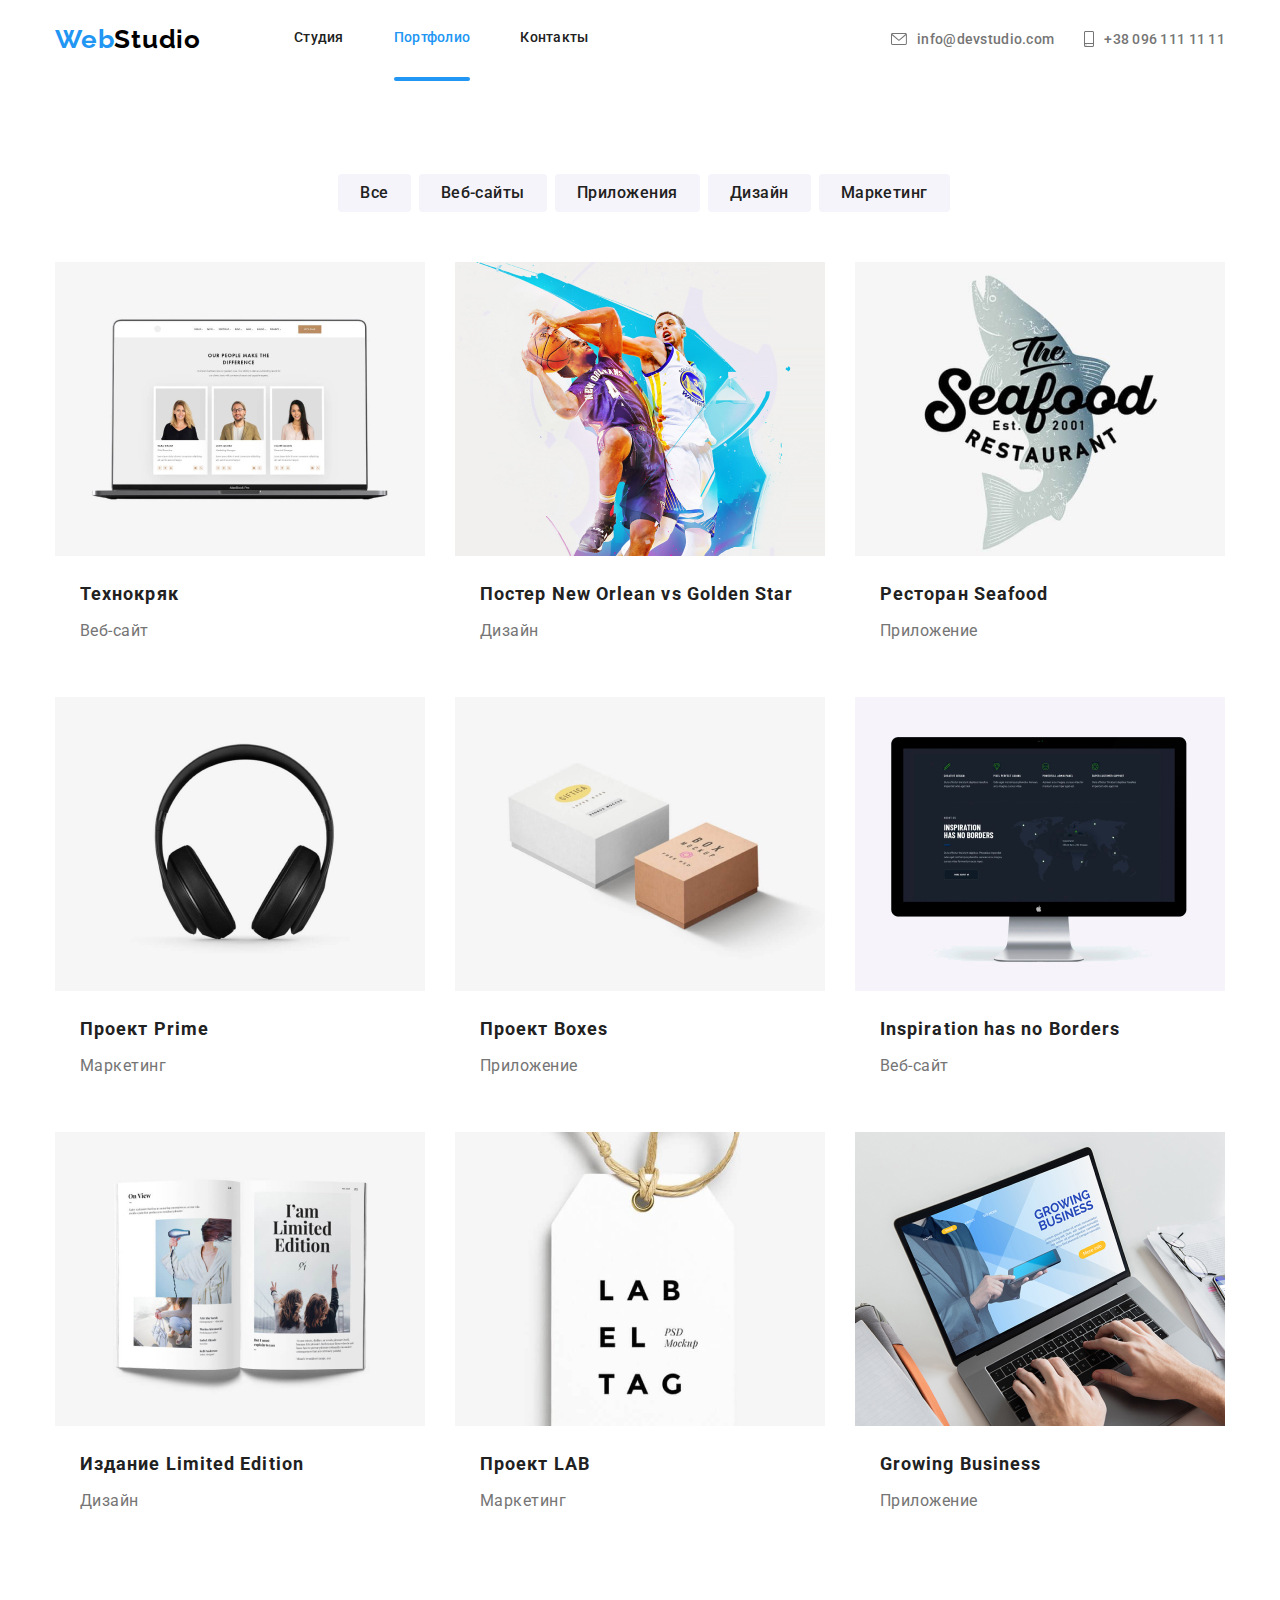
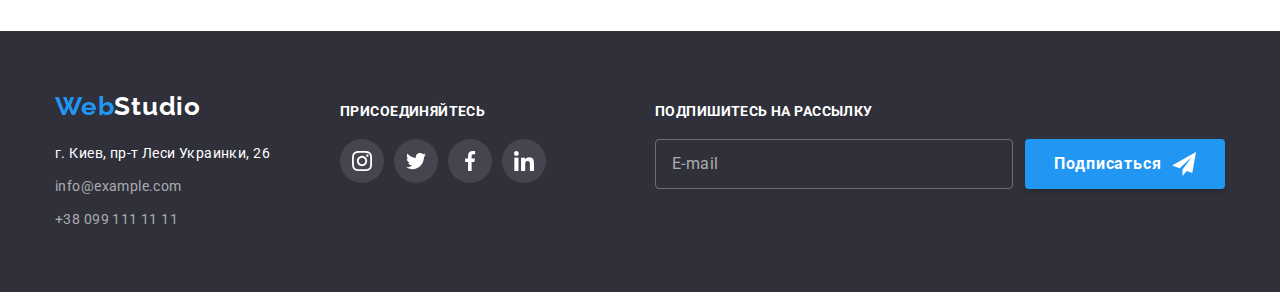
==== portfolio.html @ e344c3fd "Переносить файли попереднього проекту-завдання" ====
<!DOCTYPE html>
<html lang="ru">
<head>
    <meta charset="UTF-8">
    <meta name="viewport" content="width=device-width, initial-scale=1.0">
    <title>WebStudio</title>
    <link rel="preconnect" href="https://fonts.gstatic.com">
    <link href="https://fonts.googleapis.com/css2?family=Raleway:wght@700&family=Roboto:wght@400;500;700;900&display=swap" rel="stylesheet">
    <link rel="stylesheet" href="https://cdnjs.cloudflare.com/ajax/libs/modern-normalize/1.0.0/modern-normalize.min.css" />
    <link rel="stylesheet" href="./css/portfolio.min.css">
</head>
    <body>
        <header class="header">
            <div class="container">
                <nav class="site-nav">
                    <a class="logo link" href="./" aria-label="Логотип сайта Веб Студио"><span class="logo-first">Web</span><span class="logo-second">Studio</span></a>
                    <ul class="navigation-list list">
                        <li class="navigation-list-item"><a class="navigation-list-link link" href="./index.html">Студия</a></li>
                        <li class="navigation-list-item"><a class="navigation-list-link active link" href="./portfolio.html">Портфолио</a></li>
                        <li class="navigation-list-item"><a class="navigation-list-link link" href="#">Контакты</a></li>
                    </ul>
                </nav>
                <address class="address">
                    <ul  class="address-list-header list">
                        <li class="address-list-item">
                            <a class="address-list-link link" href="mailto:info@devstudio.com">
                                <svg class="address-list-icon mail-icon">
                                    <use href="./images/sprite.svg#icon-email" width="16" height="12"></use>
                                </svg>
                                <p class="address-list-text">info@devstudio.com </p> 
                            </a>
                        </li>
                        <li class="address-list-item">
                            <a class="address-list-link link" href="tel:+380961111111">
                                <svg class="address-list-icon phone-icon">
                                    <use href="./images/sprite.svg#icon-smartphone" width="10" height="16"></use>
                                </svg>
                                <p class="address-list-text"> +38 096 111 11 11</p>
                            </a>
                        </li>
                    </ul>  
                </address>
            </div>
        </header>
        <main>
            <section class="portfolio-section">
                <div class="container">
                    <h1 class="visually-hidden">Наши работы</h1>
                    <div class="portfolio-nav">
                        <button class="portfolio-button" type="button">Все</button>
                        <button class="portfolio-button" type="button">Веб-сайты</button>
                        <button class="portfolio-button" type="button">Приложения</button>
                        <button class="portfolio-button" type="button">Дизайн</button>
                        <button class="portfolio-button" type="button">Маркетинг</button>               
                    </div>
                    <ul class="portfolio-list list">
                        <li class="portfolio-list-item">
                            <a class="portfolio-list-link link" href="#">
                                <div class="portfolio-animation-thumb">
                                    <img class="portfolio-img" src="./images/portfolio/001_tehnokryak.jpg" alt="Сайт Технокряк" width="370">
                                    <div class="portfolio-overlay">
                                        <p class="portfolio-description">Технокряк это современная площадка распространения коронавируса.
                                            Компании используют эту платформу для цифрового шпионажа и
                                            атак на защищённые сервера конкурентов.
                                        </p>
                                    </div>
                                </div>
                                <div class="portfolio-card-content">
                                    <h2 class="portfolio-title">Технокряк</h2>
                                    <p class="portfolio-type">Веб-сайт</p>
                                </div>
                            </a>
                        </li>
                        <li class="portfolio-list-item">
                            <a class="portfolio-list-link link" href="#">
                                <div class="portfolio-animation-thumb">
                                    <img class="portfolio-img" src="./images/portfolio/002_new_orlean_vs_golden_star.jpg" alt="Постер" width="370">
                                    <div class="portfolio-overlay">
                                        <p class="portfolio-description">
                                            Lorem ipsum, dolor sit amet consectetur adipisicing elit. Dolor, similique earum harum consequuntur veritatis voluptates quo, nihil ipsam iusto repellat doloribus, distinctio quia mollitia. Incidunt officiis doloremque sit expedita. Quia?
                                        </p>
                                    </div>
                                </div>
                                <div class="portfolio-card-content">
                                    <h2 class="portfolio-title">Постер New Orlean vs Golden Star</h2>
                                    <p class="portfolio-type">Дизайн</p>
                                </div>
                            </a>
                        </li>
                        <li class="portfolio-list-item">
                            <a class="portfolio-list-link link" href="#">
                                <div class="portfolio-animation-thumb">
                                    <img class="portfolio-img" src="./images/portfolio/003_seafood.jpg" alt="Ресторан Seafood" width="370">
                                    <div class="portfolio-overlay">
                                        <p class="portfolio-description">
                                            Lorem ipsum, dolor sit amet consectetur adipisicing elit. Dolor, similique earum harum consequuntur veritatis voluptates quo, nihil ipsam iusto repellat doloribus, distinctio quia mollitia. Incidunt officiis doloremque sit expedita. Quia?
                                        </p>
                                    </div>
                                </div>
                                <div class="portfolio-card-content">
                                    <h2 class="portfolio-title">Ресторан Seafood</h2>
                                    <p class="portfolio-type">Приложение</p>
                                </div>
                            </a>
                        </li>
                        <li class="portfolio-list-item">
                            <a class="portfolio-list-link link" href="#">
                                <div class="portfolio-animation-thumb">
                                    <img class="portfolio-img" src="./images/portfolio/004_prime.jpg" alt="Наушники" width="370">
                                    <div class="portfolio-overlay">
                                        <p class="portfolio-description">
                                            Lorem ipsum, dolor sit amet consectetur adipisicing elit. Dolor, similique earum harum consequuntur veritatis voluptates quo, nihil ipsam iusto repellat doloribus, distinctio quia mollitia. Incidunt officiis doloremque sit expedita. Quia?
                                        </p>
                                    </div>
                                </div>
                                <div class="portfolio-card-content">
                                    <h2 class="portfolio-title">Проект Prime</h2>
                                    <p class="portfolio-type">Маркетинг</p>
                                </div>
                            </a>
                        </li>
                        <li class="portfolio-list-item">
                            <a class="portfolio-list-link link" href="#">
                                <div class="portfolio-animation-thumb">
                                    <img class="portfolio-img" src="./images/portfolio/005_boxes.jpg" alt="Боксы" width="370">
                                    <div class="portfolio-overlay">
                                        <p class="portfolio-description">
                                            Lorem ipsum, dolor sit amet consectetur adipisicing elit. Dolor, similique earum harum consequuntur veritatis voluptates quo, nihil ipsam iusto repellat doloribus, distinctio quia mollitia. Incidunt officiis doloremque sit expedita. Quia?
                                        </p>
                                    </div>
                                </div>
                                <div class="portfolio-card-content">
                                    <h2 class="portfolio-title">Проект Boxes</h2>
                                    <p class="portfolio-type">Приложение</p>
                                </div>
                            </a>
                        </li>
                        <li class="portfolio-list-item">
                            <a class="portfolio-list-link link" href="">
                                <div class="portfolio-animation-thumb">
                                    <img class="portfolio-img" src="./images/portfolio/006_Inspiration_has_no_borders.jpg" alt="Сайт Inspiration has no Borders" width="370">
                                    <div class="portfolio-overlay">
                                        <p class="portfolio-description">
                                            Lorem ipsum, dolor sit amet consectetur adipisicing elit. Dolor, similique earum harum consequuntur veritatis voluptates quo, nihil ipsam iusto repellat doloribus, distinctio quia mollitia. Incidunt officiis doloremque sit expedita. Quia?
                                        </p>
                                    </div>
                                </div>
                                <div class="portfolio-card-content">
                                    <h2 class="portfolio-title">Inspiration has no Borders</h2>
                                    <p class="portfolio-type">Веб-сайт</p>
                                </div>
                            </a>
                        </li>
                        <li class="portfolio-list-item">
                            <a class="portfolio-list-link link" href="">
                                <div class="portfolio-animation-thumb">
                                    <img class="portfolio-img" src="./images/portfolio/007_limited_edition.jpg" alt="Издание Limited Edition" width="370">
                                    <div class="portfolio-overlay">
                                        <p class="portfolio-description">
                                            Lorem ipsum, dolor sit amet consectetur adipisicing elit. Dolor, similique earum harum consequuntur veritatis voluptates quo, nihil ipsam iusto repellat doloribus, distinctio quia mollitia. Incidunt officiis doloremque sit expedita. Quia?
                                        </p>
                                    </div>
                                </div>
                                <div class="portfolio-card-content">
                                    <h2 class="portfolio-title">Издание Limited Edition</h2>
                                    <p class="portfolio-type">Дизайн</p>
                                </div>
                            </a>
                        </li>
                        <li class="portfolio-list-item">
                            <a class="portfolio-list-link link" href="#">
                                <div class="portfolio-animation-thumb">
                                    <img class="portfolio-img" src="./images/portfolio/008_lab.jpg" alt="Проект LAB" width="370">
                                    <div class="portfolio-overlay">
                                        <p class="portfolio-description">
                                            Lorem ipsum, dolor sit amet consectetur adipisicing elit. Dolor, similique earum harum consequuntur veritatis voluptates quo, nihil ipsam iusto repellat doloribus, distinctio quia mollitia. Incidunt officiis doloremque sit expedita. Quia?
                                        </p>
                                    </div>
                                </div>
                                <div class="portfolio-card-content">
                                    <h2 class="portfolio-title">Проект LAB</h2>
                                    <p class="portfolio-type">Маркетинг</p>
                                </div>
                            </a>
                        </li>
                        <li class="portfolio-list-item">
                            <a class="portfolio-list-link link" href="#">
                                <div class="portfolio-animation-thumb">
                                    <img class="portfolio-img" src="./images/portfolio/009_growing_business.jpg" alt="Приложение Growing Business" width="370">
                                    <div class="portfolio-overlay">
                                        <p class="portfolio-description">
                                            Lorem ipsum, dolor sit amet consectetur adipisicing elit. Dolor, similique earum harum consequuntur veritatis voluptates quo, nihil ipsam iusto repellat doloribus, distinctio quia mollitia. Incidunt officiis doloremque sit expedita. Quia?
                                        </p>
                                    </div>
                                </div>
                                <div class="portfolio-card-content">
                                    <h2 class="portfolio-title">Growing Business</h2>
                                    <p class="portfolio-type">Приложение</p>
                                </div>
                            </a>
                        </li>
                    </ul>
                </div>
            </section>
        </main>
                    <!--Футер-->
        <footer class="footer">
            <div class="container">
                <div class="footer-info">
                    <a  class="logo link" href="./" aria-label="Логотип сайта Веб Студио"><span class="logo-first">Web</span><span class="logo-second dark">Studio</span></a>
                    <address  class="address">
                        <ul class="addres-list-footer list">
                            <li class="addres-list-item"><a class="address-footer-link location link" href="https://goo.gl/maps/J2ixgFmDZ8d1wvZj8">г. Киев, пр-т Леси Украинки, 26</a></li>
                            <li class="addres-list-item"><a class="address-footer-link link" href="mailto:info@example.com">info@example.com</a></li>
                            <li class="addres-list-item"><a class="address-footer-link link" href="tel:+380991111111">+38 099 111 11 11</a></li>
                        </ul>
                    </address>
                </div>
                <div class="social-list-our-projekt">
                    <h2 class="visually-hidden">Наши социальные сети</h2>
                    <h3 class="social-list-invitation">Присоединяйтесь</h3>
                    <ul class="social-list list">
                        <li class="social-list-item">
                            <a href="#" class="social-list-link dark-social">
                                <svg class="social-list-icon">
                                    <use href="./images/sprite.svg#icon-instagram"></use>
                                </svg>
                            </a>
                        </li>
                        <li class="social-list-item">
                            <a href="#" class="social-list-link dark-social">
                                <svg class="social-list-icon">
                                    <use href="./images/sprite.svg#icon-twitter"></use>
                                </svg>
                            </a>
                        </li>
                        <li class="social-list-item">
                            <a href="#" class="social-list-link dark-social">
                                <svg class="social-list-icon">
                                    <use href="./images/sprite.svg#icon-facebook"></use>
                                </svg>
                            </a>
                        </li>
                        <li class="social-list-item">
                            <a href="#" class="social-list-link dark-social">
                                <svg class="social-list-icon">
                                    <use href="./images/sprite.svg#icon-linkedin"></use>
                                </svg>
                            </a>
                        </li>
                    </ul>
                </div>
                <form action="#" class="subscription-form">
                    <p class="subscription-form-title">Подпишитесь на рассылку</p>
                    <label class="subscription-form-field">
                        <input type="email" name="client-mail" class="subscription-form-input" placeholder="E-mail">
                    </label>
                    <button type="submit" class="subscription-form-button button">
                        Подписаться
                        <svg class="subscription-form-icon icon">
                            <use href="./images/sprite.svg#icon-form-send"></use>
                        </svg>
                    </button>
                </form>
            </div>
        </footer>
        <!--Підключення скріпта-->
        <script src="./js/modal.js"></script>
    </body>
</html>
---- css/portfolio.min.css ----
.visually-hidden{position:absolute;width:1px;height:1px;margin:-1px;border:0;padding:0;white-space:nowrap;clip-path:inset(100%);clip:rect(0 0 0 0);overflow:hidden}:root{--accent-color: #2196F3;--logo-color: #000000;--heading-color: #212121;--main-color: #757575;--main-color-dark-backgr: #ffffff;--backgr-color-first: #2F303A;--backgr-color-second: #F5F4FA;--addres-second-color: rgba(255, 255, 255, 0.6);--hero-gradient-color: rgba(47, 48, 58, 0.4);--social-link-background-dark: rgba(255, 255, 255, 0.1);--social-link-color: #afb1b8;--main-font: 'Roboto', Roboto, sans-serif;--secondary-font: 'Raleway', Raleway, sans-serif;--card-set-specialization: 30px;--card-set-our-command: 30px;--card-set-portfolio: 30px}body{color:var(--main-color);font-family:var(--main-font)}.list{list-style:none;margin:0;padding:0}.link{text-decoration:none;color:var(--main-color)}h1,h2,h3,h4,h5,h6{margin:0}ul,ol{margin:0;padding:0}p{margin:0}img{display:block;max-width:100%;height:auto}.address{font-style:normal}.container{width:1200px;margin:0 auto;padding:0 15px;display:flex;align-items:center;background:transparent}.button{display:inline-flex;align-items:center;justify-content:center;border:none;width:200px;min-height:50px;background:var(--accent-color);box-shadow:0px 4px 4px rgba(0,0,0,0.15);border:none;border-radius:4px;margin-left:auto;margin-right:auto;cursor:pointer;font-family:var(--main-font);font-weight:700;font-size:16px;line-height:1.875;letter-spacing:.06em;color:var(--main-color-dark-backgr)}.button .icon{width:24px;height:24px;fill:var(--main-color-dark-backgr);margin-left:10px}.logo{color:var(--logo-color);font-family:var(--secondary-font);font-weight:700;font-size:26px;line-height:1.192;letter-spacing:.03em}.logo-first{color:var(--accent-color)}.logo-second.dark{color:var(--main-color-dark-backgr)}.social-list{display:flex;justify-content:center}.social-list-item:not(:last-child){margin-right:10px}.social-list-link{display:block;width:44px;height:44px;border-radius:50%;display:flex;justify-content:center;align-items:center;transition-property:background;transition-duration:250ms;transition-timing-function:cubic-bezier(0.4, 0, 0.2, 1)}.social-list-link:hover,.social-list-link:focus{background:var(--accent-color)}.social-list-icon{width:20px;height:20px;fill:var(--social-link-color);transition-property:fill;transition-duration:250ms;transition-timing-function:cubic-bezier(0.4, 0, 0.2, 1)}.social-list-link:hover .social-list-icon,.social-list-link:focus .social-list-icon{fill:var(--main-color-dark-backgr)}.header>.container{display:flex;padding-top:24px;padding-bottom:25px}.header .logo{margin-right:93px}.header .address-list-link{display:flex;align-items:center;transition-property:color;transition-duration:250ms;transition-timing-function:cubic-bezier(0.4, 0, 0.2, 1)}.site-nav{display:flex;align-items:center}.navigation-list{display:flex}.address-list-header{display:flex;align-items:center;justify-content:center}.address-list-icon{display:block;fill:var(--main-color);transition-property:fill;transition-duration:250ms;transition-timing-function:cubic-bezier(0.4, 0, 0.2, 1)}.header .address-list-link:hover .address-list-icon,.header .address-list-link:focus .address-list-icon{fill:var(--accent-color)}.mail-icon{width:16px;height:12px}.phone-icon{width:10px;height:16px}.address-list-text{display:block;padding-left:10px}.navigation-list-item:not(:last-child){margin-right:50px}.header .address-list-item:not(:last-child){margin-right:30px}.header .address{margin-left:auto}.navigation-list-link,.address-list-link{font-weight:500;font-size:14px;line-height:1.143;letter-spacing:.02em}.navigation-list-link:hover,.navigation-list-link:focus,.address-list-link:hover,.address-list-link:focus{color:var(--accent-color)}.navigation-list-link{color:var(--heading-color);transition-property:color;transition-duration:250ms;transition-timing-function:cubic-bezier(0.4, 0, 0.2, 1)}.navigation-list-link.active{color:var(--accent-color)}.navigation-list-link.active::after{content:"";width:auto;height:4px;display:block;background:var(--accent-color);border-radius:2px;position:relative;top:30px}.portfolio-section .container{padding-top:94px;padding-bottom:94px;flex-direction:column;align-items:center}.portfolio-nav{margin-left:8px;margin-bottom:50px;display:flex}.portfolio-button{display:inline-flex;align-items:center;justify-content:center;border:none;border-radius:4px;color:var(--heading-color);background-color:var(--backgr-color-second);padding:6px 22px;font-weight:500;font-size:16px;line-height:1.625;letter-spacing:.03em;transition-property:color, background-color, box-shadow;transition-duration:250ms;transition-timing-function:cubic-bezier(0.4, 0, 0.2, 1)}.portfolio-button:not(:last-child){margin-right:8px}.portfolio-button:hover,.portfolio-button:focus{background-color:var(--accent-color);color:var(--main-color-dark-backgr);box-shadow:0px 3px 1px rgba(0,0,0,0.1),0px 1px 2px rgba(0,0,0,0.08),0px 2px 2px rgba(0,0,0,0.12)}.portfolio-list{display:flex;justify-content:center;flex-wrap:wrap;margin-left:calc(-1*var(--card-set-portfolio));margin-top:calc(-1*var(--card-set-portfolio))}.portfolio-list-item{flex-basis:calc(100%/3 - var(--card-set-portfolio));margin-left:var(--card-set-portfolio);margin-top:var(--card-set-portfolio)}.portfolio-animation-thumb{width:auto;height:294px;position:relative;overflow:hidden}.portfolio-overlay{font-weight:400;font-size:18px;line-height:1.556;letter-spacing:.03em;color:var(--main-color-dark-backgr);background:rgba(33,150,243,0.9);position:absolute;top:0;left:0;width:100%;height:100%;padding:53px 24px;transform:translateY(100%);transition-property:transform;transition-duration:250ms;transition-timing-function:cubic-bezier(0.4, 0, 0.2, 1)}.portfolio-list-link:hover .portfolio-overlay,.portfolio-list-link:focus .portfolio-overlay{transform:translateY(0)}.portfolio-card-content{padding:20px 24px;border:1px solid var(--main-color-dark-backgr);border-top-width:0;box-sizing:border-box}.portfolio-title{margin-bottom:4px;font-weight:700;font-size:18px;line-height:2;letter-spacing:.06em;color:var(--heading-color)}.portfolio-type{font-weight:400;font-size:16px;line-height:1.875;letter-spacing:.03em}.portfolio-list-link{display:block;transition-property:box-shadow;transition-duration:250ms;transition-timing-function:cubic-bezier(0.4, 0, 0.2, 1)}.portfolio-list-link:hover,.portfolio-list-link:focus{box-shadow:0px 1px 1px rgba(0,0,0,0.12),0px 4px 4px rgba(0,0,0,0.06),1px 4px 6px rgba(0,0,0,0.16)}.footer{background-color:var(--backgr-color-first)}.footer>.container{align-items:flex-start;padding-top:60px;padding-bottom:60px}.footer .logo{display:block;margin-bottom:20px}.footer .addres-list-item:not(:last-child){margin-bottom:9px}.address-footer-link{font-weight:400;font-size:14px;line-height:1.714;letter-spacing:.03em;color:var(--addres-second-color)}.location{color:var(--main-color-dark-backgr)}.social-list-our-projekt{margin-top:12px;margin-left:70px}.social-list-invitation{font-weight:700;font-size:14px;line-height:1.142;letter-spacing:.03em;text-transform:uppercase;color:var(--main-color-dark-backgr);margin-bottom:20px}.dark-social{background:var(--social-link-background-dark)}.dark-social .social-list-icon{fill:var(--main-color-dark-backgr)}.subscription-form{width:570px;margin-top:12px;margin-left:auto;display:flex;flex-wrap:wrap}.subscription-form-title{width:100%;font-weight:700;font-size:14px;line-height:1.143;letter-spacing:.03em;text-transform:uppercase;color:var(--main-color-dark-backgr);margin-bottom:20px}.subscription-form-input{width:358px;height:50px;border:1px solid rgba(255,255,255,0.3);border-radius:4px;background:transparent;padding-left:16px}.subscription-form-input::placeholder{font-weight:400;font-size:16px;line-height:1.25;letter-spacing:.03em;color:rgba(255,255,255,0.6)}.subscription-form-button{margin-left:12px}
/*# sourceMappingURL=portfolio.min.css.map */
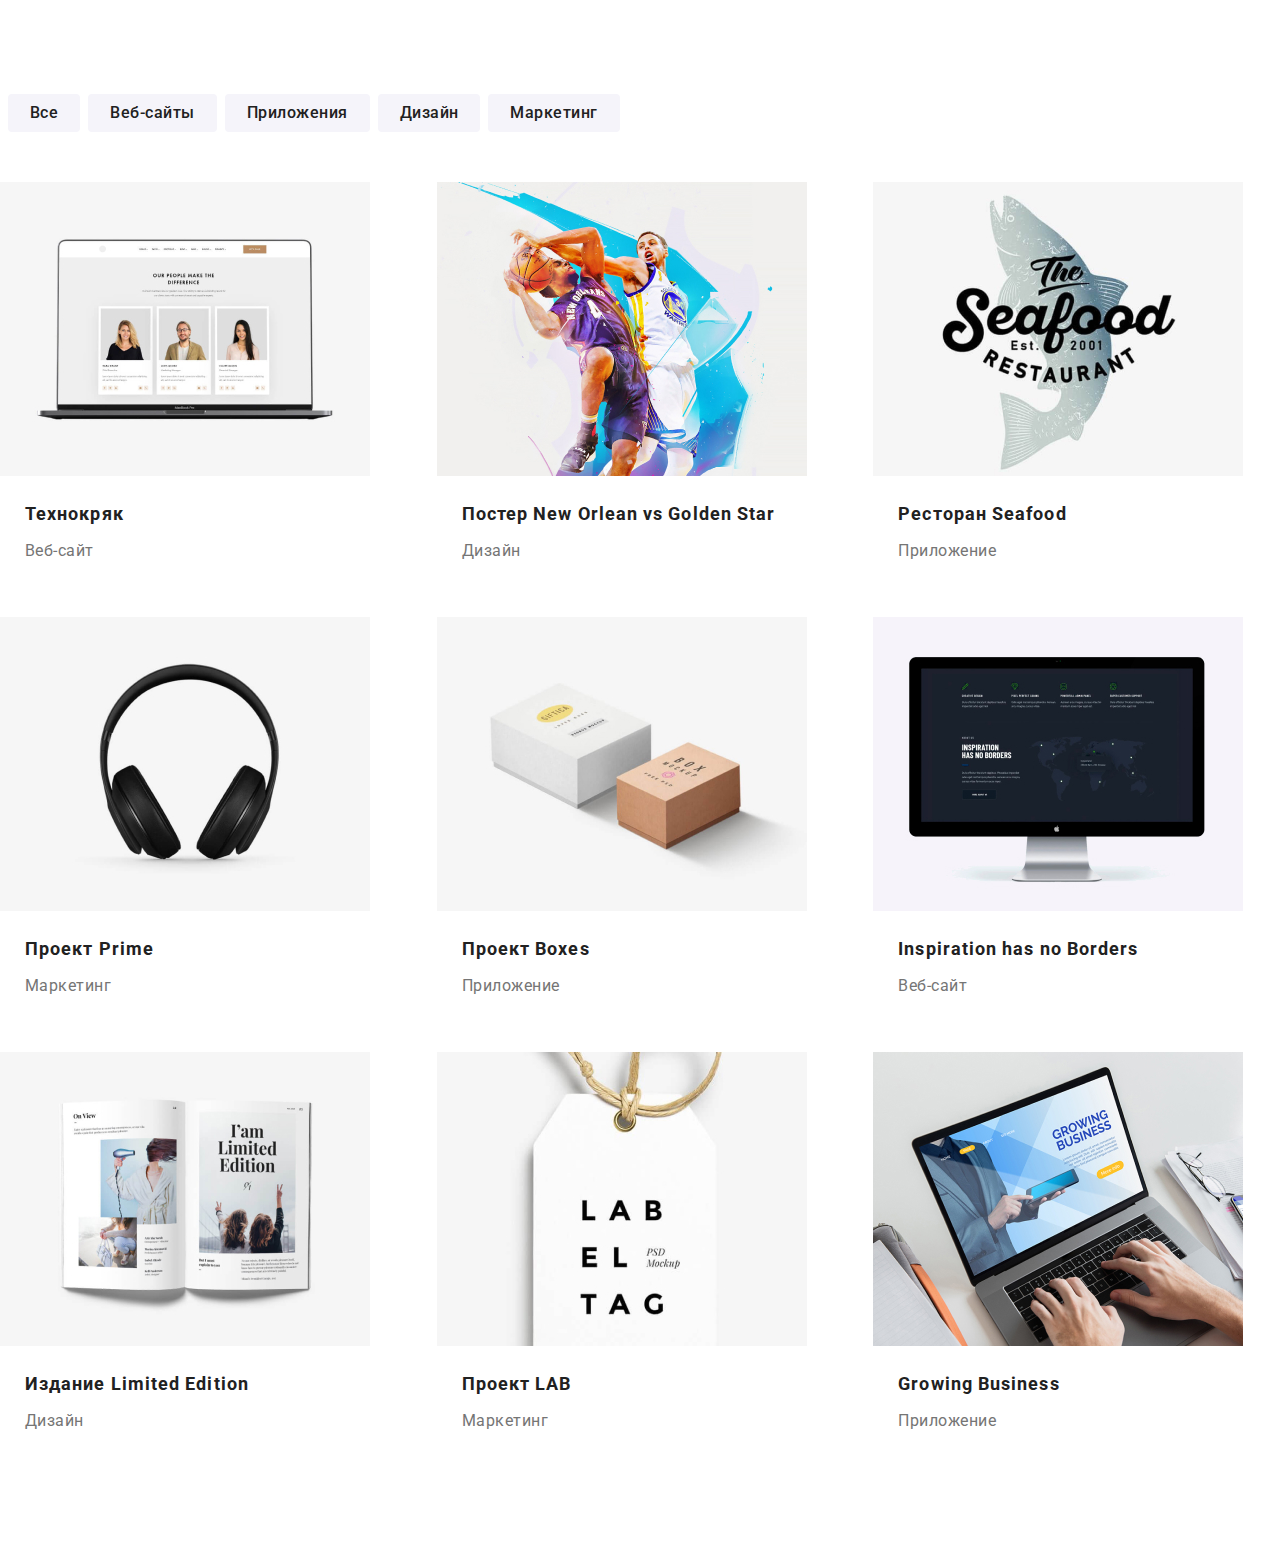
==== commit c6a465e7: "Робить коментування секцій в html, з якими не працюємо в даний момент та коментування стилей тої сек" ====
--- a/portfolio.html
+++ b/portfolio.html
@@ -10,7 +10,7 @@
     <link rel="stylesheet" href="./css/portfolio.min.css">
 </head>
     <body>
-        <header class="header">
+        <!-- <header class="header">
             <div class="container">
                 <nav class="site-nav">
                     <a class="logo link" href="./" aria-label="Логотип сайта Веб Студио"><span class="logo-first">Web</span><span class="logo-second">Studio</span></a>
@@ -41,7 +41,7 @@
                     </ul>  
                 </address>
             </div>
-        </header>
+        </header> -->
         <main>
             <section class="portfolio-section">
                 <div class="container">
@@ -204,7 +204,7 @@
             </section>
         </main>
                     <!--Футер-->
-        <footer class="footer">
+        <!-- <footer class="footer">
             <div class="container">
                 <div class="footer-info">
                     <a  class="logo link" href="./" aria-label="Логотип сайта Веб Студио"><span class="logo-first">Web</span><span class="logo-second dark">Studio</span></a>
@@ -263,7 +263,7 @@
                     </button>
                 </form>
             </div>
-        </footer>
+        </footer> -->
         <!--Підключення скріпта-->
         <script src="./js/modal.js"></script>
     </body>
--- a/css/portfolio.min.css
+++ b/css/portfolio.min.css
@@ -1,2 +1,2 @@
-.visually-hidden{position:absolute;width:1px;height:1px;margin:-1px;border:0;padding:0;white-space:nowrap;clip-path:inset(100%);clip:rect(0 0 0 0);overflow:hidden}:root{--accent-color: #2196F3;--logo-color: #000000;--heading-color: #212121;--main-color: #757575;--main-color-dark-backgr: #ffffff;--backgr-color-first: #2F303A;--backgr-color-second: #F5F4FA;--addres-second-color: rgba(255, 255, 255, 0.6);--hero-gradient-color: rgba(47, 48, 58, 0.4);--social-link-background-dark: rgba(255, 255, 255, 0.1);--social-link-color: #afb1b8;--main-font: 'Roboto', Roboto, sans-serif;--secondary-font: 'Raleway', Raleway, sans-serif;--card-set-specialization: 30px;--card-set-our-command: 30px;--card-set-portfolio: 30px}body{color:var(--main-color);font-family:var(--main-font)}.list{list-style:none;margin:0;padding:0}.link{text-decoration:none;color:var(--main-color)}h1,h2,h3,h4,h5,h6{margin:0}ul,ol{margin:0;padding:0}p{margin:0}img{display:block;max-width:100%;height:auto}.address{font-style:normal}.container{width:1200px;margin:0 auto;padding:0 15px;display:flex;align-items:center;background:transparent}.button{display:inline-flex;align-items:center;justify-content:center;border:none;width:200px;min-height:50px;background:var(--accent-color);box-shadow:0px 4px 4px rgba(0,0,0,0.15);border:none;border-radius:4px;margin-left:auto;margin-right:auto;cursor:pointer;font-family:var(--main-font);font-weight:700;font-size:16px;line-height:1.875;letter-spacing:.06em;color:var(--main-color-dark-backgr)}.button .icon{width:24px;height:24px;fill:var(--main-color-dark-backgr);margin-left:10px}.logo{color:var(--logo-color);font-family:var(--secondary-font);font-weight:700;font-size:26px;line-height:1.192;letter-spacing:.03em}.logo-first{color:var(--accent-color)}.logo-second.dark{color:var(--main-color-dark-backgr)}.social-list{display:flex;justify-content:center}.social-list-item:not(:last-child){margin-right:10px}.social-list-link{display:block;width:44px;height:44px;border-radius:50%;display:flex;justify-content:center;align-items:center;transition-property:background;transition-duration:250ms;transition-timing-function:cubic-bezier(0.4, 0, 0.2, 1)}.social-list-link:hover,.social-list-link:focus{background:var(--accent-color)}.social-list-icon{width:20px;height:20px;fill:var(--social-link-color);transition-property:fill;transition-duration:250ms;transition-timing-function:cubic-bezier(0.4, 0, 0.2, 1)}.social-list-link:hover .social-list-icon,.social-list-link:focus .social-list-icon{fill:var(--main-color-dark-backgr)}.header>.container{display:flex;padding-top:24px;padding-bottom:25px}.header .logo{margin-right:93px}.header .address-list-link{display:flex;align-items:center;transition-property:color;transition-duration:250ms;transition-timing-function:cubic-bezier(0.4, 0, 0.2, 1)}.site-nav{display:flex;align-items:center}.navigation-list{display:flex}.address-list-header{display:flex;align-items:center;justify-content:center}.address-list-icon{display:block;fill:var(--main-color);transition-property:fill;transition-duration:250ms;transition-timing-function:cubic-bezier(0.4, 0, 0.2, 1)}.header .address-list-link:hover .address-list-icon,.header .address-list-link:focus .address-list-icon{fill:var(--accent-color)}.mail-icon{width:16px;height:12px}.phone-icon{width:10px;height:16px}.address-list-text{display:block;padding-left:10px}.navigation-list-item:not(:last-child){margin-right:50px}.header .address-list-item:not(:last-child){margin-right:30px}.header .address{margin-left:auto}.navigation-list-link,.address-list-link{font-weight:500;font-size:14px;line-height:1.143;letter-spacing:.02em}.navigation-list-link:hover,.navigation-list-link:focus,.address-list-link:hover,.address-list-link:focus{color:var(--accent-color)}.navigation-list-link{color:var(--heading-color);transition-property:color;transition-duration:250ms;transition-timing-function:cubic-bezier(0.4, 0, 0.2, 1)}.navigation-list-link.active{color:var(--accent-color)}.navigation-list-link.active::after{content:"";width:auto;height:4px;display:block;background:var(--accent-color);border-radius:2px;position:relative;top:30px}.portfolio-section .container{padding-top:94px;padding-bottom:94px;flex-direction:column;align-items:center}.portfolio-nav{margin-left:8px;margin-bottom:50px;display:flex}.portfolio-button{display:inline-flex;align-items:center;justify-content:center;border:none;border-radius:4px;color:var(--heading-color);background-color:var(--backgr-color-second);padding:6px 22px;font-weight:500;font-size:16px;line-height:1.625;letter-spacing:.03em;transition-property:color, background-color, box-shadow;transition-duration:250ms;transition-timing-function:cubic-bezier(0.4, 0, 0.2, 1)}.portfolio-button:not(:last-child){margin-right:8px}.portfolio-button:hover,.portfolio-button:focus{background-color:var(--accent-color);color:var(--main-color-dark-backgr);box-shadow:0px 3px 1px rgba(0,0,0,0.1),0px 1px 2px rgba(0,0,0,0.08),0px 2px 2px rgba(0,0,0,0.12)}.portfolio-list{display:flex;justify-content:center;flex-wrap:wrap;margin-left:calc(-1*var(--card-set-portfolio));margin-top:calc(-1*var(--card-set-portfolio))}.portfolio-list-item{flex-basis:calc(100%/3 - var(--card-set-portfolio));margin-left:var(--card-set-portfolio);margin-top:var(--card-set-portfolio)}.portfolio-animation-thumb{width:auto;height:294px;position:relative;overflow:hidden}.portfolio-overlay{font-weight:400;font-size:18px;line-height:1.556;letter-spacing:.03em;color:var(--main-color-dark-backgr);background:rgba(33,150,243,0.9);position:absolute;top:0;left:0;width:100%;height:100%;padding:53px 24px;transform:translateY(100%);transition-property:transform;transition-duration:250ms;transition-timing-function:cubic-bezier(0.4, 0, 0.2, 1)}.portfolio-list-link:hover .portfolio-overlay,.portfolio-list-link:focus .portfolio-overlay{transform:translateY(0)}.portfolio-card-content{padding:20px 24px;border:1px solid var(--main-color-dark-backgr);border-top-width:0;box-sizing:border-box}.portfolio-title{margin-bottom:4px;font-weight:700;font-size:18px;line-height:2;letter-spacing:.06em;color:var(--heading-color)}.portfolio-type{font-weight:400;font-size:16px;line-height:1.875;letter-spacing:.03em}.portfolio-list-link{display:block;transition-property:box-shadow;transition-duration:250ms;transition-timing-function:cubic-bezier(0.4, 0, 0.2, 1)}.portfolio-list-link:hover,.portfolio-list-link:focus{box-shadow:0px 1px 1px rgba(0,0,0,0.12),0px 4px 4px rgba(0,0,0,0.06),1px 4px 6px rgba(0,0,0,0.16)}.footer{background-color:var(--backgr-color-first)}.footer>.container{align-items:flex-start;padding-top:60px;padding-bottom:60px}.footer .logo{display:block;margin-bottom:20px}.footer .addres-list-item:not(:last-child){margin-bottom:9px}.address-footer-link{font-weight:400;font-size:14px;line-height:1.714;letter-spacing:.03em;color:var(--addres-second-color)}.location{color:var(--main-color-dark-backgr)}.social-list-our-projekt{margin-top:12px;margin-left:70px}.social-list-invitation{font-weight:700;font-size:14px;line-height:1.142;letter-spacing:.03em;text-transform:uppercase;color:var(--main-color-dark-backgr);margin-bottom:20px}.dark-social{background:var(--social-link-background-dark)}.dark-social .social-list-icon{fill:var(--main-color-dark-backgr)}.subscription-form{width:570px;margin-top:12px;margin-left:auto;display:flex;flex-wrap:wrap}.subscription-form-title{width:100%;font-weight:700;font-size:14px;line-height:1.143;letter-spacing:.03em;text-transform:uppercase;color:var(--main-color-dark-backgr);margin-bottom:20px}.subscription-form-input{width:358px;height:50px;border:1px solid rgba(255,255,255,0.3);border-radius:4px;background:transparent;padding-left:16px}.subscription-form-input::placeholder{font-weight:400;font-size:16px;line-height:1.25;letter-spacing:.03em;color:rgba(255,255,255,0.6)}.subscription-form-button{margin-left:12px}
+.visually-hidden{position:absolute;width:1px;height:1px;margin:-1px;border:0;padding:0;white-space:nowrap;clip-path:inset(100%);clip:rect(0 0 0 0);overflow:hidden}:root{--accent-color: #2196F3;--logo-color: #000000;--heading-color: #212121;--main-color: #757575;--main-color-dark-backgr: #ffffff;--backgr-color-first: #2F303A;--backgr-color-second: #F5F4FA;--addres-second-color: rgba(255, 255, 255, 0.6);--hero-gradient-color: rgba(47, 48, 58, 0.4);--social-link-background-dark: rgba(255, 255, 255, 0.1);--social-link-color: #afb1b8;--main-font: 'Roboto', Roboto, sans-serif;--secondary-font: 'Raleway', Raleway, sans-serif;--card-set-specialization: 30px;--card-set-our-command: 30px;--card-set-portfolio: 30px}body{color:var(--main-color);font-family:var(--main-font)}.list{list-style:none;margin:0;padding:0}.link{text-decoration:none;color:var(--main-color)}h1,h2,h3,h4,h5,h6{margin:0}ul,ol{margin:0;padding:0}p{margin:0}img{display:block;max-width:100%;height:auto}.address{font-style:normal}.button{display:inline-flex;align-items:center;justify-content:center;border:none;width:200px;min-height:50px;background:var(--accent-color);box-shadow:0px 4px 4px rgba(0,0,0,0.15);border:none;border-radius:4px;margin-left:auto;margin-right:auto;cursor:pointer;font-family:var(--main-font);font-weight:700;font-size:16px;line-height:1.875;letter-spacing:.06em;color:var(--main-color-dark-backgr)}.button .icon{width:24px;height:24px;fill:var(--main-color-dark-backgr);margin-left:10px}.logo{color:var(--logo-color);font-family:var(--secondary-font);font-weight:700;font-size:26px;line-height:1.192;letter-spacing:.03em}.logo-first{color:var(--accent-color)}.logo-second.dark{color:var(--main-color-dark-backgr)}.social-list{display:flex;justify-content:center}.social-list-item:not(:last-child){margin-right:10px}.social-list-link{display:block;width:44px;height:44px;border-radius:50%;display:flex;justify-content:center;align-items:center;transition-property:background;transition-duration:250ms;transition-timing-function:cubic-bezier(0.4, 0, 0.2, 1)}.social-list-link:hover,.social-list-link:focus{background:var(--accent-color)}.social-list-icon{width:20px;height:20px;fill:var(--social-link-color);transition-property:fill;transition-duration:250ms;transition-timing-function:cubic-bezier(0.4, 0, 0.2, 1)}.social-list-link:hover .social-list-icon,.social-list-link:focus .social-list-icon{fill:var(--main-color-dark-backgr)}.header>.container{display:flex;padding-top:24px;padding-bottom:25px}.header .logo{margin-right:93px}.header .address-list-link{display:flex;align-items:center;transition-property:color;transition-duration:250ms;transition-timing-function:cubic-bezier(0.4, 0, 0.2, 1)}.site-nav{display:flex;align-items:center}.navigation-list{display:flex}.address-list-header{display:flex;align-items:center;justify-content:center}.address-list-icon{display:block;fill:var(--main-color);transition-property:fill;transition-duration:250ms;transition-timing-function:cubic-bezier(0.4, 0, 0.2, 1)}.header .address-list-link:hover .address-list-icon,.header .address-list-link:focus .address-list-icon{fill:var(--accent-color)}.mail-icon{width:16px;height:12px}.phone-icon{width:10px;height:16px}.address-list-text{display:block;padding-left:10px}.navigation-list-item:not(:last-child){margin-right:50px}.header .address-list-item:not(:last-child){margin-right:30px}.header .address{margin-left:auto}.navigation-list-link,.address-list-link{font-weight:500;font-size:14px;line-height:1.143;letter-spacing:.02em}.navigation-list-link:hover,.navigation-list-link:focus,.address-list-link:hover,.address-list-link:focus{color:var(--accent-color)}.navigation-list-link{color:var(--heading-color);transition-property:color;transition-duration:250ms;transition-timing-function:cubic-bezier(0.4, 0, 0.2, 1)}.navigation-list-link.active{color:var(--accent-color)}.navigation-list-link.active::after{content:"";width:auto;height:4px;display:block;background:var(--accent-color);border-radius:2px;position:relative;top:30px}.portfolio-section .container{padding-top:94px;padding-bottom:94px;flex-direction:column;align-items:center}.portfolio-nav{margin-left:8px;margin-bottom:50px;display:flex}.portfolio-button{display:inline-flex;align-items:center;justify-content:center;border:none;border-radius:4px;color:var(--heading-color);background-color:var(--backgr-color-second);padding:6px 22px;font-weight:500;font-size:16px;line-height:1.625;letter-spacing:.03em;transition-property:color, background-color, box-shadow;transition-duration:250ms;transition-timing-function:cubic-bezier(0.4, 0, 0.2, 1)}.portfolio-button:not(:last-child){margin-right:8px}.portfolio-button:hover,.portfolio-button:focus{background-color:var(--accent-color);color:var(--main-color-dark-backgr);box-shadow:0px 3px 1px rgba(0,0,0,0.1),0px 1px 2px rgba(0,0,0,0.08),0px 2px 2px rgba(0,0,0,0.12)}.portfolio-list{display:flex;justify-content:center;flex-wrap:wrap;margin-left:calc(-1*var(--card-set-portfolio));margin-top:calc(-1*var(--card-set-portfolio))}.portfolio-list-item{flex-basis:calc(100%/3 - var(--card-set-portfolio));margin-left:var(--card-set-portfolio);margin-top:var(--card-set-portfolio)}.portfolio-animation-thumb{width:auto;height:294px;position:relative;overflow:hidden}.portfolio-overlay{font-weight:400;font-size:18px;line-height:1.556;letter-spacing:.03em;color:var(--main-color-dark-backgr);background:rgba(33,150,243,0.9);position:absolute;top:0;left:0;width:100%;height:100%;padding:53px 24px;transform:translateY(100%);transition-property:transform;transition-duration:250ms;transition-timing-function:cubic-bezier(0.4, 0, 0.2, 1)}.portfolio-list-link:hover .portfolio-overlay,.portfolio-list-link:focus .portfolio-overlay{transform:translateY(0)}.portfolio-card-content{padding:20px 24px;border:1px solid var(--main-color-dark-backgr);border-top-width:0;box-sizing:border-box}.portfolio-title{margin-bottom:4px;font-weight:700;font-size:18px;line-height:2;letter-spacing:.06em;color:var(--heading-color)}.portfolio-type{font-weight:400;font-size:16px;line-height:1.875;letter-spacing:.03em}.portfolio-list-link{display:block;transition-property:box-shadow;transition-duration:250ms;transition-timing-function:cubic-bezier(0.4, 0, 0.2, 1)}.portfolio-list-link:hover,.portfolio-list-link:focus{box-shadow:0px 1px 1px rgba(0,0,0,0.12),0px 4px 4px rgba(0,0,0,0.06),1px 4px 6px rgba(0,0,0,0.16)}.footer{background-color:var(--backgr-color-first)}.footer>.container{align-items:flex-start;padding-top:60px;padding-bottom:60px}.footer .logo{display:block;margin-bottom:20px}.footer .addres-list-item:not(:last-child){margin-bottom:9px}.address-footer-link{font-weight:400;font-size:14px;line-height:1.714;letter-spacing:.03em;color:var(--addres-second-color)}.location{color:var(--main-color-dark-backgr)}.social-list-our-projekt{margin-top:12px;margin-left:70px}.social-list-invitation{font-weight:700;font-size:14px;line-height:1.142;letter-spacing:.03em;text-transform:uppercase;color:var(--main-color-dark-backgr);margin-bottom:20px}.dark-social{background:var(--social-link-background-dark)}.dark-social .social-list-icon{fill:var(--main-color-dark-backgr)}.subscription-form{width:570px;margin-top:12px;margin-left:auto;display:flex;flex-wrap:wrap}.subscription-form-title{width:100%;font-weight:700;font-size:14px;line-height:1.143;letter-spacing:.03em;text-transform:uppercase;color:var(--main-color-dark-backgr);margin-bottom:20px}.subscription-form-input{width:358px;height:50px;border:1px solid rgba(255,255,255,0.3);border-radius:4px;background:transparent;padding-left:16px}.subscription-form-input::placeholder{font-weight:400;font-size:16px;line-height:1.25;letter-spacing:.03em;color:rgba(255,255,255,0.6)}.subscription-form-button{margin-left:12px}
 /*# sourceMappingURL=portfolio.min.css.map */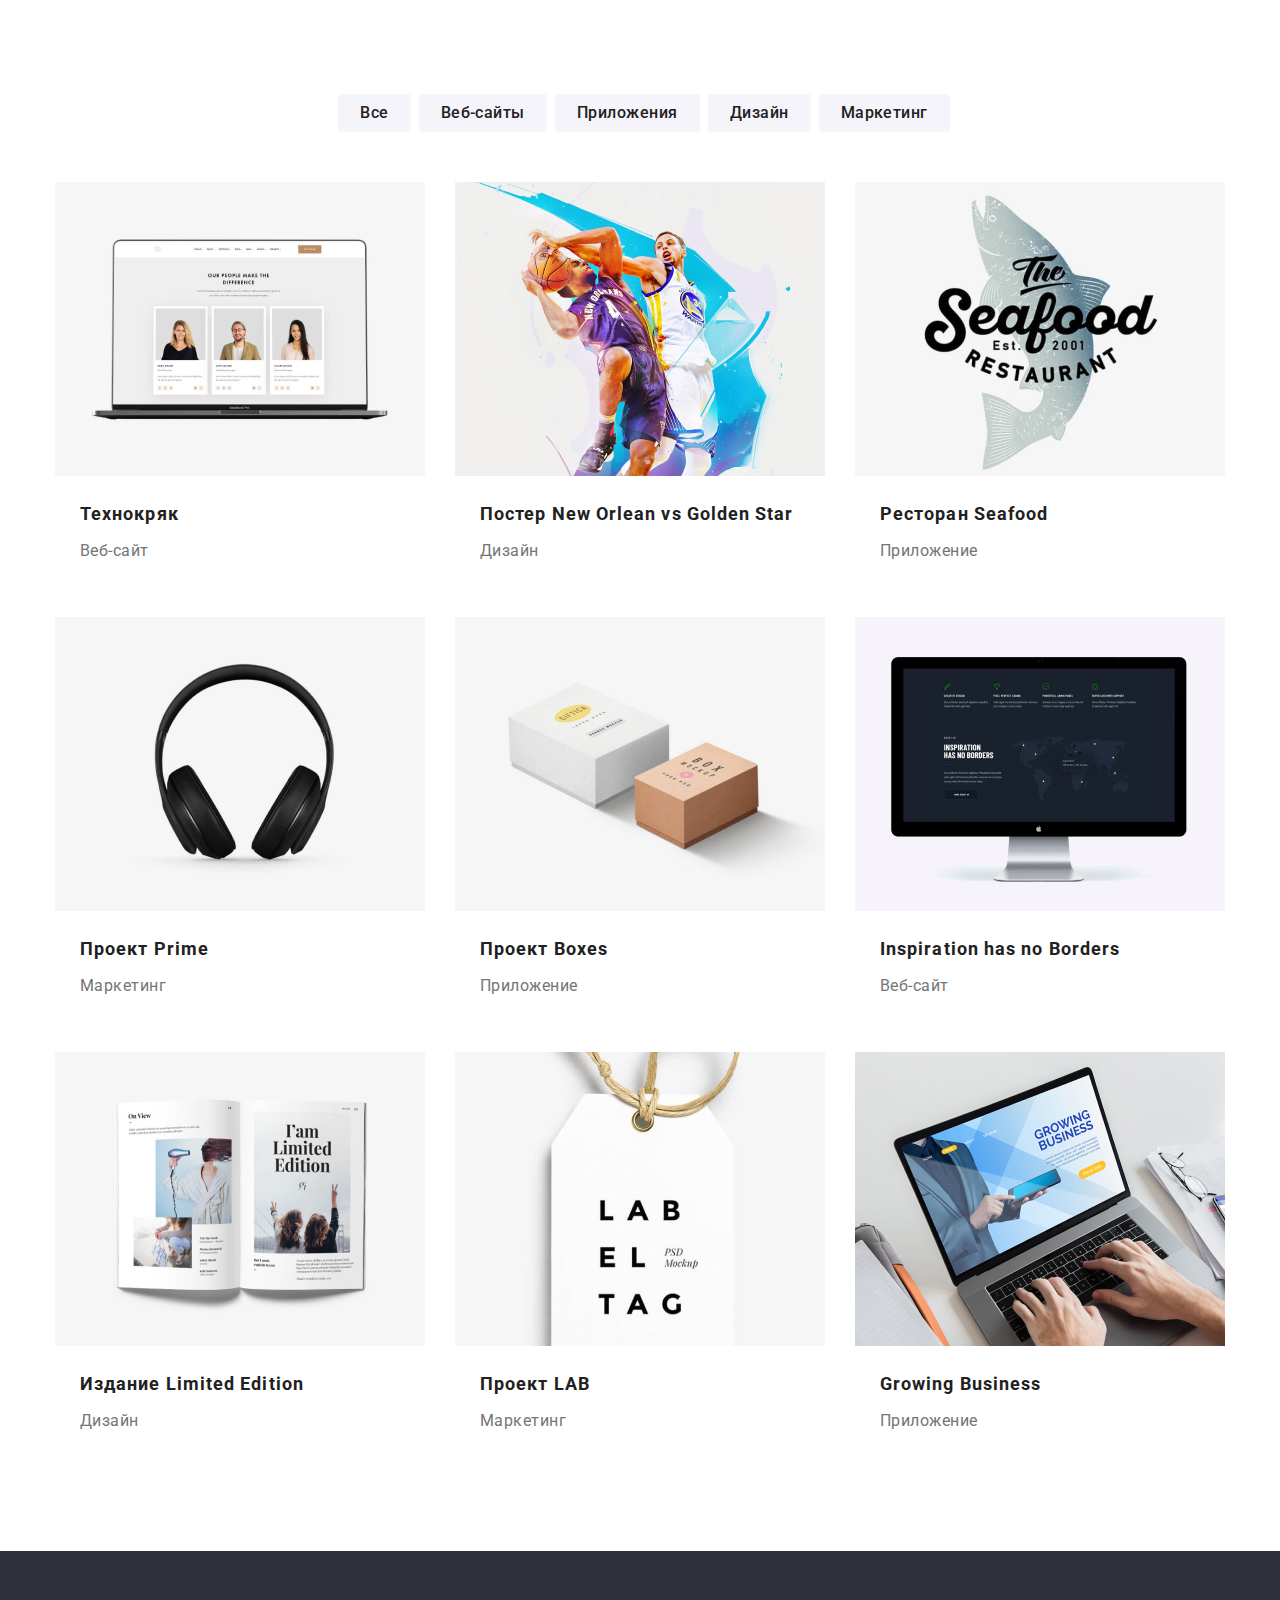
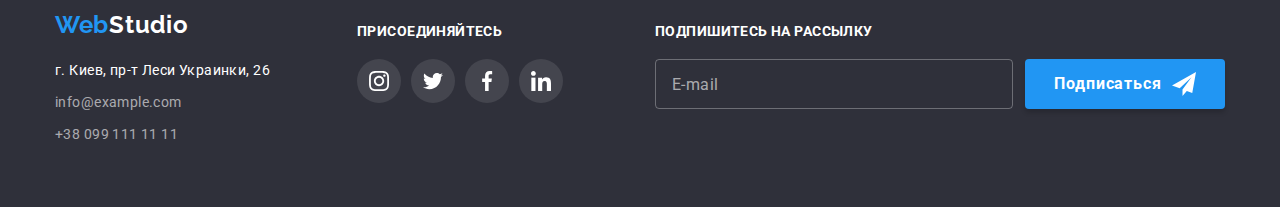
==== commit ccaf775f: "Оформлює стилі футеру для адаптивного сайту" ====
--- a/portfolio.html
+++ b/portfolio.html
@@ -204,7 +204,7 @@
             </section>
         </main>
                     <!--Футер-->
-        <!-- <footer class="footer">
+        <footer class="footer">
             <div class="container">
                 <div class="footer-info">
                     <a  class="logo link" href="./" aria-label="Логотип сайта Веб Студио"><span class="logo-first">Web</span><span class="logo-second dark">Studio</span></a>
@@ -263,7 +263,7 @@
                     </button>
                 </form>
             </div>
-        </footer> -->
+        </footer>
         <!--Підключення скріпта-->
         <script src="./js/modal.js"></script>
     </body>
--- a/css/portfolio.min.css
+++ b/css/portfolio.min.css
@@ -1,2 +1,2 @@
-.visually-hidden{position:absolute;width:1px;height:1px;margin:-1px;border:0;padding:0;white-space:nowrap;clip-path:inset(100%);clip:rect(0 0 0 0);overflow:hidden}:root{--accent-color: #2196F3;--logo-color: #000000;--heading-color: #212121;--main-color: #757575;--main-color-dark-backgr: #ffffff;--backgr-color-first: #2F303A;--backgr-color-second: #F5F4FA;--addres-second-color: rgba(255, 255, 255, 0.6);--hero-gradient-color: rgba(47, 48, 58, 0.4);--social-link-background-dark: rgba(255, 255, 255, 0.1);--social-link-color: #afb1b8;--main-font: 'Roboto', Roboto, sans-serif;--secondary-font: 'Raleway', Raleway, sans-serif;--card-set-specialization: 30px;--card-set-our-command: 30px;--card-set-portfolio: 30px}body{color:var(--main-color);font-family:var(--main-font)}.list{list-style:none;margin:0;padding:0}.link{text-decoration:none;color:var(--main-color)}h1,h2,h3,h4,h5,h6{margin:0}ul,ol{margin:0;padding:0}p{margin:0}img{display:block;max-width:100%;height:auto}.address{font-style:normal}.button{display:inline-flex;align-items:center;justify-content:center;border:none;width:200px;min-height:50px;background:var(--accent-color);box-shadow:0px 4px 4px rgba(0,0,0,0.15);border:none;border-radius:4px;margin-left:auto;margin-right:auto;cursor:pointer;font-family:var(--main-font);font-weight:700;font-size:16px;line-height:1.875;letter-spacing:.06em;color:var(--main-color-dark-backgr)}.button .icon{width:24px;height:24px;fill:var(--main-color-dark-backgr);margin-left:10px}.logo{color:var(--logo-color);font-family:var(--secondary-font);font-weight:700;font-size:26px;line-height:1.192;letter-spacing:.03em}.logo-first{color:var(--accent-color)}.logo-second.dark{color:var(--main-color-dark-backgr)}.social-list{display:flex;justify-content:center}.social-list-item:not(:last-child){margin-right:10px}.social-list-link{display:block;width:44px;height:44px;border-radius:50%;display:flex;justify-content:center;align-items:center;transition-property:background;transition-duration:250ms;transition-timing-function:cubic-bezier(0.4, 0, 0.2, 1)}.social-list-link:hover,.social-list-link:focus{background:var(--accent-color)}.social-list-icon{width:20px;height:20px;fill:var(--social-link-color);transition-property:fill;transition-duration:250ms;transition-timing-function:cubic-bezier(0.4, 0, 0.2, 1)}.social-list-link:hover .social-list-icon,.social-list-link:focus .social-list-icon{fill:var(--main-color-dark-backgr)}.header>.container{display:flex;padding-top:24px;padding-bottom:25px}.header .logo{margin-right:93px}.header .address-list-link{display:flex;align-items:center;transition-property:color;transition-duration:250ms;transition-timing-function:cubic-bezier(0.4, 0, 0.2, 1)}.site-nav{display:flex;align-items:center}.navigation-list{display:flex}.address-list-header{display:flex;align-items:center;justify-content:center}.address-list-icon{display:block;fill:var(--main-color);transition-property:fill;transition-duration:250ms;transition-timing-function:cubic-bezier(0.4, 0, 0.2, 1)}.header .address-list-link:hover .address-list-icon,.header .address-list-link:focus .address-list-icon{fill:var(--accent-color)}.mail-icon{width:16px;height:12px}.phone-icon{width:10px;height:16px}.address-list-text{display:block;padding-left:10px}.navigation-list-item:not(:last-child){margin-right:50px}.header .address-list-item:not(:last-child){margin-right:30px}.header .address{margin-left:auto}.navigation-list-link,.address-list-link{font-weight:500;font-size:14px;line-height:1.143;letter-spacing:.02em}.navigation-list-link:hover,.navigation-list-link:focus,.address-list-link:hover,.address-list-link:focus{color:var(--accent-color)}.navigation-list-link{color:var(--heading-color);transition-property:color;transition-duration:250ms;transition-timing-function:cubic-bezier(0.4, 0, 0.2, 1)}.navigation-list-link.active{color:var(--accent-color)}.navigation-list-link.active::after{content:"";width:auto;height:4px;display:block;background:var(--accent-color);border-radius:2px;position:relative;top:30px}.portfolio-section .container{padding-top:94px;padding-bottom:94px;flex-direction:column;align-items:center}.portfolio-nav{margin-left:8px;margin-bottom:50px;display:flex}.portfolio-button{display:inline-flex;align-items:center;justify-content:center;border:none;border-radius:4px;color:var(--heading-color);background-color:var(--backgr-color-second);padding:6px 22px;font-weight:500;font-size:16px;line-height:1.625;letter-spacing:.03em;transition-property:color, background-color, box-shadow;transition-duration:250ms;transition-timing-function:cubic-bezier(0.4, 0, 0.2, 1)}.portfolio-button:not(:last-child){margin-right:8px}.portfolio-button:hover,.portfolio-button:focus{background-color:var(--accent-color);color:var(--main-color-dark-backgr);box-shadow:0px 3px 1px rgba(0,0,0,0.1),0px 1px 2px rgba(0,0,0,0.08),0px 2px 2px rgba(0,0,0,0.12)}.portfolio-list{display:flex;justify-content:center;flex-wrap:wrap;margin-left:calc(-1*var(--card-set-portfolio));margin-top:calc(-1*var(--card-set-portfolio))}.portfolio-list-item{flex-basis:calc(100%/3 - var(--card-set-portfolio));margin-left:var(--card-set-portfolio);margin-top:var(--card-set-portfolio)}.portfolio-animation-thumb{width:auto;height:294px;position:relative;overflow:hidden}.portfolio-overlay{font-weight:400;font-size:18px;line-height:1.556;letter-spacing:.03em;color:var(--main-color-dark-backgr);background:rgba(33,150,243,0.9);position:absolute;top:0;left:0;width:100%;height:100%;padding:53px 24px;transform:translateY(100%);transition-property:transform;transition-duration:250ms;transition-timing-function:cubic-bezier(0.4, 0, 0.2, 1)}.portfolio-list-link:hover .portfolio-overlay,.portfolio-list-link:focus .portfolio-overlay{transform:translateY(0)}.portfolio-card-content{padding:20px 24px;border:1px solid var(--main-color-dark-backgr);border-top-width:0;box-sizing:border-box}.portfolio-title{margin-bottom:4px;font-weight:700;font-size:18px;line-height:2;letter-spacing:.06em;color:var(--heading-color)}.portfolio-type{font-weight:400;font-size:16px;line-height:1.875;letter-spacing:.03em}.portfolio-list-link{display:block;transition-property:box-shadow;transition-duration:250ms;transition-timing-function:cubic-bezier(0.4, 0, 0.2, 1)}.portfolio-list-link:hover,.portfolio-list-link:focus{box-shadow:0px 1px 1px rgba(0,0,0,0.12),0px 4px 4px rgba(0,0,0,0.06),1px 4px 6px rgba(0,0,0,0.16)}.footer{background-color:var(--backgr-color-first)}.footer>.container{align-items:flex-start;padding-top:60px;padding-bottom:60px}.footer .logo{display:block;margin-bottom:20px}.footer .addres-list-item:not(:last-child){margin-bottom:9px}.address-footer-link{font-weight:400;font-size:14px;line-height:1.714;letter-spacing:.03em;color:var(--addres-second-color)}.location{color:var(--main-color-dark-backgr)}.social-list-our-projekt{margin-top:12px;margin-left:70px}.social-list-invitation{font-weight:700;font-size:14px;line-height:1.142;letter-spacing:.03em;text-transform:uppercase;color:var(--main-color-dark-backgr);margin-bottom:20px}.dark-social{background:var(--social-link-background-dark)}.dark-social .social-list-icon{fill:var(--main-color-dark-backgr)}.subscription-form{width:570px;margin-top:12px;margin-left:auto;display:flex;flex-wrap:wrap}.subscription-form-title{width:100%;font-weight:700;font-size:14px;line-height:1.143;letter-spacing:.03em;text-transform:uppercase;color:var(--main-color-dark-backgr);margin-bottom:20px}.subscription-form-input{width:358px;height:50px;border:1px solid rgba(255,255,255,0.3);border-radius:4px;background:transparent;padding-left:16px}.subscription-form-input::placeholder{font-weight:400;font-size:16px;line-height:1.25;letter-spacing:.03em;color:rgba(255,255,255,0.6)}.subscription-form-button{margin-left:12px}
+.visually-hidden{position:absolute;width:1px;height:1px;margin:-1px;border:0;padding:0;white-space:nowrap;clip-path:inset(100%);clip:rect(0 0 0 0);overflow:hidden}:root{--accent-color: #2196F3;--logo-color: #000000;--heading-color: #212121;--main-color: #757575;--main-color-dark-backgr: #ffffff;--backgr-color-first: #2F303A;--backgr-color-second: #F5F4FA;--addres-second-color: rgba(255, 255, 255, 0.6);--hero-gradient-color: rgba(47, 48, 58, 0.4);--social-link-background-dark: rgba(255, 255, 255, 0.1);--social-link-color: #afb1b8;--main-font: 'Roboto', Roboto, sans-serif;--secondary-font: 'Raleway', Raleway, sans-serif;--card-set-specialization: 30px;--card-set-advantages: 30px;--card-set-our-command: 30px;--card-set-portfolio: 30px;--card-set-our-clients: 30px}body{color:var(--main-color);font-family:var(--main-font)}.list{list-style:none;margin:0;padding:0}.link{text-decoration:none;color:var(--main-color)}h1,h2,h3,h4,h5,h6{margin:0}ul,ol{margin:0;padding:0}p{margin:0}img{display:block;max-width:100%;height:auto}.address{font-style:normal}.container{width:100%;padding:60px 15px;align-items:center}@media screen and (min-width: 480px){.container{max-width:480px;margin:0 auto}}@media screen and (min-width: 768px){.container{display:flex;max-width:768px}}@media screen and (min-width: 1200px){.container{max-width:1200px;margin:0 auto;padding:94 15px;background:transparent}}.button{display:inline-flex;align-items:center;justify-content:center;border:none;width:200px;height:50px;background:var(--accent-color);box-shadow:0px 4px 4px rgba(0,0,0,0.15);border:none;border-radius:4px;margin-left:auto;margin-right:auto;cursor:pointer;font-family:var(--main-font);font-weight:700;font-size:16px;line-height:1.875;letter-spacing:.06em;color:var(--main-color-dark-backgr)}.button .icon{width:24px;height:24px;fill:var(--main-color-dark-backgr);margin-left:10px}.logo{color:var(--logo-color);font-family:var(--secondary-font);font-weight:700;font-size:24px;line-height:1.167;letter-spacing:.03em}.logo-first{color:var(--accent-color)}.logo-second.dark{color:var(--main-color-dark-backgr)}@media screen and (min-width: 768px){font-weight:700;font-size:26px;line-height:1.192;letter-spacing:.03em}.social-list{display:flex;justify-content:center}.social-list-item:not(:last-child){margin-right:10px}.social-list-link{display:block;width:44px;height:44px;border-radius:50%;display:flex;justify-content:center;align-items:center;transition-property:background;transition-duration:250ms;transition-timing-function:cubic-bezier(0.4, 0, 0.2, 1)}.social-list-link:hover,.social-list-link:focus{background:var(--accent-color)}.social-list-icon{width:20px;height:20px;fill:var(--social-link-color);transition-property:fill;transition-duration:250ms;transition-timing-function:cubic-bezier(0.4, 0, 0.2, 1)}.social-list-link:hover .social-list-icon,.social-list-link:focus .social-list-icon{fill:var(--main-color-dark-backgr)}.header>.container{display:flex;padding-top:24px;padding-bottom:25px}.header .logo{margin-right:93px}.header .address-list-link{display:flex;align-items:center;transition-property:color;transition-duration:250ms;transition-timing-function:cubic-bezier(0.4, 0, 0.2, 1)}.site-nav{display:flex;align-items:center}.navigation-list{display:flex}.address-list-header{display:flex;align-items:center;justify-content:center}.address-list-icon{display:block;fill:var(--main-color);transition-property:fill;transition-duration:250ms;transition-timing-function:cubic-bezier(0.4, 0, 0.2, 1)}.header .address-list-link:hover .address-list-icon,.header .address-list-link:focus .address-list-icon{fill:var(--accent-color)}.mail-icon{width:16px;height:12px}.phone-icon{width:10px;height:16px}.address-list-text{display:block;padding-left:10px}.navigation-list-item:not(:last-child){margin-right:50px}.header .address-list-item:not(:last-child){margin-right:30px}.header .address{margin-left:auto}.navigation-list-link,.address-list-link{font-weight:500;font-size:14px;line-height:1.143;letter-spacing:.02em}.navigation-list-link:hover,.navigation-list-link:focus,.address-list-link:hover,.address-list-link:focus{color:var(--accent-color)}.navigation-list-link{color:var(--heading-color);transition-property:color;transition-duration:250ms;transition-timing-function:cubic-bezier(0.4, 0, 0.2, 1)}.navigation-list-link.active{color:var(--accent-color)}.navigation-list-link.active::after{content:"";width:auto;height:4px;display:block;background:var(--accent-color);border-radius:2px;position:relative;top:30px}.portfolio-section .container{padding-top:94px;padding-bottom:94px;flex-direction:column;align-items:center}.portfolio-nav{margin-left:8px;margin-bottom:50px;display:flex}.portfolio-button{display:inline-flex;align-items:center;justify-content:center;border:none;border-radius:4px;color:var(--heading-color);background-color:var(--backgr-color-second);padding:6px 22px;font-weight:500;font-size:16px;line-height:1.625;letter-spacing:.03em;transition-property:color, background-color, box-shadow;transition-duration:250ms;transition-timing-function:cubic-bezier(0.4, 0, 0.2, 1)}.portfolio-button:not(:last-child){margin-right:8px}.portfolio-button:hover,.portfolio-button:focus{background-color:var(--accent-color);color:var(--main-color-dark-backgr);box-shadow:0px 3px 1px rgba(0,0,0,0.1),0px 1px 2px rgba(0,0,0,0.08),0px 2px 2px rgba(0,0,0,0.12)}.portfolio-list{display:flex;justify-content:center;flex-wrap:wrap;margin-left:calc(-1*var(--card-set-portfolio));margin-top:calc(-1*var(--card-set-portfolio))}.portfolio-list-item{flex-basis:calc(100%/3 - var(--card-set-portfolio));margin-left:var(--card-set-portfolio);margin-top:var(--card-set-portfolio)}.portfolio-animation-thumb{width:auto;height:294px;position:relative;overflow:hidden}.portfolio-overlay{font-weight:400;font-size:18px;line-height:1.556;letter-spacing:.03em;color:var(--main-color-dark-backgr);background:rgba(33,150,243,0.9);position:absolute;top:0;left:0;width:100%;height:100%;padding:53px 24px;transform:translateY(100%);transition-property:transform;transition-duration:250ms;transition-timing-function:cubic-bezier(0.4, 0, 0.2, 1)}.portfolio-list-link:hover .portfolio-overlay,.portfolio-list-link:focus .portfolio-overlay{transform:translateY(0)}.portfolio-card-content{padding:20px 24px;border:1px solid var(--main-color-dark-backgr);border-top-width:0;box-sizing:border-box}.portfolio-title{margin-bottom:4px;font-weight:700;font-size:18px;line-height:2;letter-spacing:.06em;color:var(--heading-color)}.portfolio-type{font-weight:400;font-size:16px;line-height:1.875;letter-spacing:.03em}.portfolio-list-link{display:block;transition-property:box-shadow;transition-duration:250ms;transition-timing-function:cubic-bezier(0.4, 0, 0.2, 1)}.portfolio-list-link:hover,.portfolio-list-link:focus{box-shadow:0px 1px 1px rgba(0,0,0,0.12),0px 4px 4px rgba(0,0,0,0.06),1px 4px 6px rgba(0,0,0,0.16)}.footer{background-color:var(--backgr-color-first)}.footer .logo{display:block;margin-bottom:20px}.footer .addres-list-item:not(:last-child){margin-bottom:8px}.footer-info{text-align:center;margin-bottom:60px}.address-footer-link{font-weight:400;font-size:14px;line-height:1.714;letter-spacing:.03em;color:var(--addres-second-color)}.location{color:var(--main-color-dark-backgr)}.social-list-our-projekt{margin-bottom:60px;margin-top:12px}.social-list-invitation{font-weight:700;font-size:14px;line-height:1.142;letter-spacing:.03em;text-transform:uppercase;text-align:center;color:var(--main-color-dark-backgr);margin-bottom:20px}.dark-social{background:var(--social-link-background-dark)}.dark-social .social-list-icon{fill:var(--main-color-dark-backgr)}.subscription-form{margin:0 auto;display:flex;flex-wrap:wrap}.subscription-form-title{width:100%;font-weight:700;font-size:14px;line-height:1.143;letter-spacing:.03em;text-transform:uppercase;text-align:center;color:var(--main-color-dark-backgr);margin-bottom:20px}.subscription-form-field{width:100%;margin-bottom:20px}.subscription-form-input{width:100%;height:50px;border:1px solid rgba(255,255,255,0.3);border-radius:4px;background:transparent;padding-left:16px}.subscription-form-input::placeholder{font-weight:400;font-size:16px;line-height:1.25;letter-spacing:.03em;color:rgba(255,255,255,0.6)}.subscription-form-button{margin:0 auto}@media screen and (min-width: 768px){.footer .container{align-items:center;flex-wrap:wrap}.footer-info{width:232px;margin-left:76px;margin-right:165px}.subscription-form{width:450px;margin:0 auto}}@media screen and (min-width: 1200px){.footer .container{align-items:flex-start;flex-wrap:nowrap}.footer-info{margin-left:0;margin-bottom:0;margin-right:70px;text-align:justify}.social-list-our-projekt{margin-bottom:0;margin-top:12px}.social-list-invitation{text-align:justify}.subscription-form{margin-top:12px;width:570px;margin-right:0;margin-left:auto;display:flex;flex-wrap:wrap}.subscription-form-title{text-align:justify}.subscription-form-field{width:auto;margin-right:12px}.subscription-form-input{width:358px}.subscription-form-button{margin:0}}
 /*# sourceMappingURL=portfolio.min.css.map */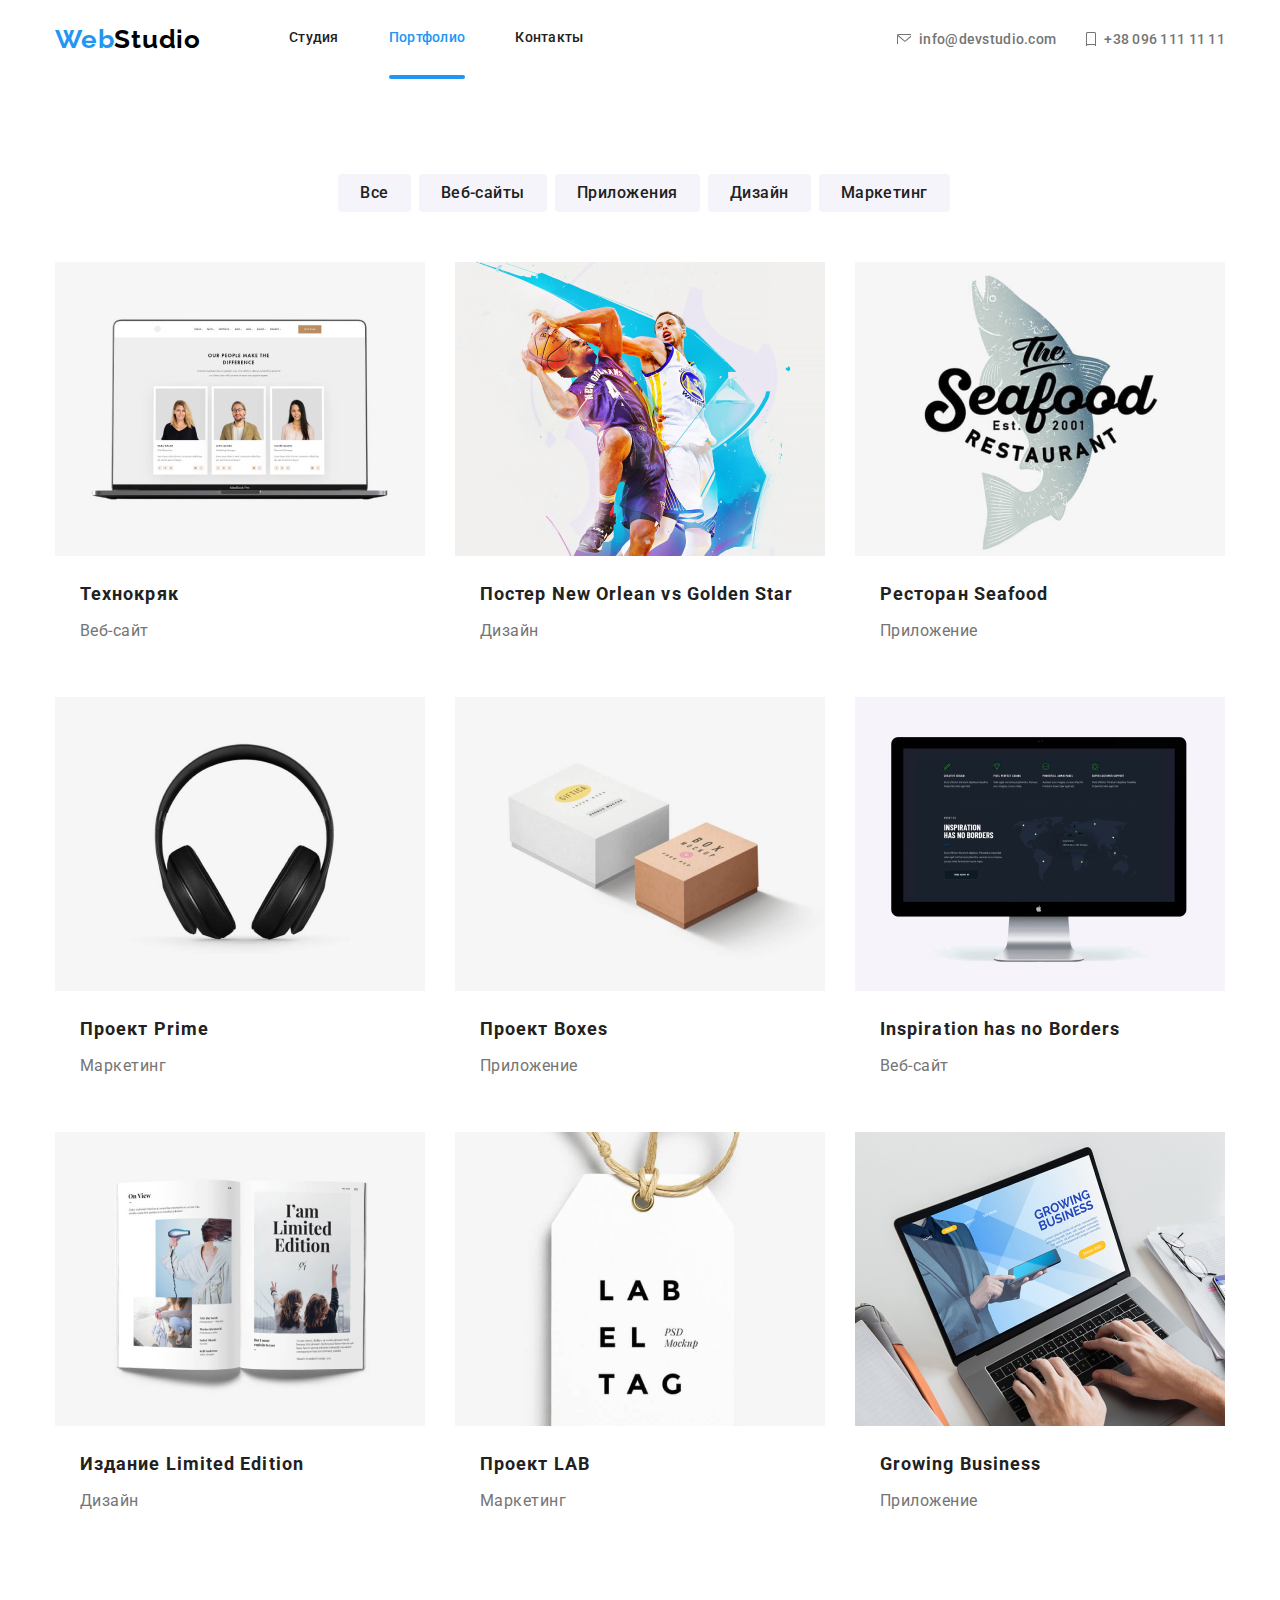
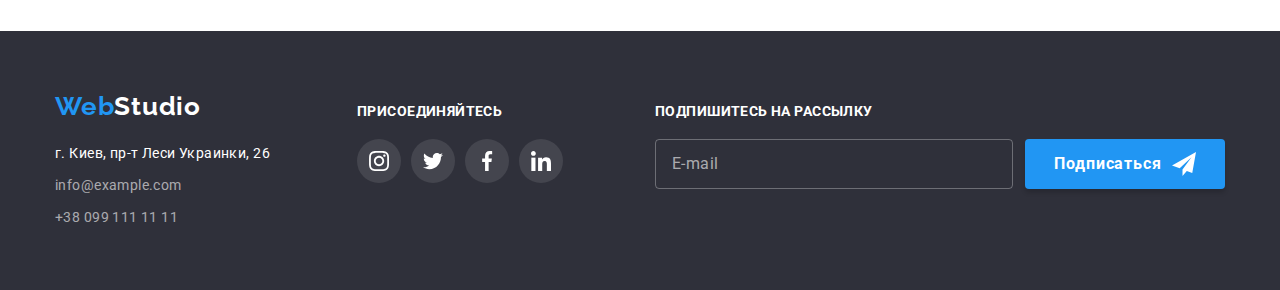
==== commit c068867a: "Оформлює стилі хедеру для адаптивного сайту" ====
--- a/portfolio.html
+++ b/portfolio.html
@@ -10,38 +10,51 @@
     <link rel="stylesheet" href="./css/portfolio.min.css">
 </head>
     <body>
-        <!-- <header class="header">
+        <header class="header">
             <div class="container">
-                <nav class="site-nav">
-                    <a class="logo link" href="./" aria-label="Логотип сайта Веб Студио"><span class="logo-first">Web</span><span class="logo-second">Studio</span></a>
-                    <ul class="navigation-list list">
-                        <li class="navigation-list-item"><a class="navigation-list-link link" href="./index.html">Студия</a></li>
-                        <li class="navigation-list-item"><a class="navigation-list-link active link" href="./portfolio.html">Портфолио</a></li>
-                        <li class="navigation-list-item"><a class="navigation-list-link link" href="#">Контакты</a></li>
-                    </ul>
-                </nav>
-                <address class="address">
-                    <ul  class="address-list-header list">
-                        <li class="address-list-item">
-                            <a class="address-list-link link" href="mailto:info@devstudio.com">
-                                <svg class="address-list-icon mail-icon">
-                                    <use href="./images/sprite.svg#icon-email" width="16" height="12"></use>
-                                </svg>
-                                <p class="address-list-text">info@devstudio.com </p> 
-                            </a>
-                        </li>
-                        <li class="address-list-item">
-                            <a class="address-list-link link" href="tel:+380961111111">
-                                <svg class="address-list-icon phone-icon">
-                                    <use href="./images/sprite.svg#icon-smartphone" width="10" height="16"></use>
-                                </svg>
-                                <p class="address-list-text"> +38 096 111 11 11</p>
-                            </a>
-                        </li>
-                    </ul>  
-                </address>
+                <a class="logo link" href="./" aria-label="Логотип сайта Веб Студио"><span class="logo-first">Web</span><span class="logo-second">Studio</span></a>
+                <button type="buton"
+                class="menu-button" 
+                aria-expanded="false" 
+                aria-controls="menu-container"
+                data-menu-button
+                >               
+                    <svg width="40px" height="40px" aria-label="Переключатель мобильного меню">
+                       <use class="icon-menu" href="./images/sprite.svg#icon-menu" ></use>
+                       <use class="icon-close-menu" href="./images/sprite.svg#icon-close-menu" ></use>
+                   </svg>           
+                </button>
+                <div class="menu-container" id="menu-container" data-menu>
+                    <nav class="site-nav">
+                        <ul class="navigation-list list">
+                            <li class="navigation-list-item"><a class="navigation-list-link link" href="./index.html">Студия</a></li>
+                            <li class="navigation-list-item"><a class="navigation-list-link active link" href="./portfolio.html">Портфолио</a></li>
+                            <li class="navigation-list-item"><a class="navigation-list-link link" href="#">Контакты</a></li>
+                        </ul>
+                    </nav>
+                    <address class="address">
+                        <ul  class="address-list-header list">
+                            <li class="address-list-item">
+                                <a class="address-list-link link" href="mailto:info@devstudio.com">
+                                    <svg class="address-list-icon mail-icon">
+                                        <use href="./images/sprite.svg#icon-email" width="16" height="12"></use>
+                                    </svg>
+                                    <p class="address-list-text">info@devstudio.com </p> 
+                                </a>
+                            </li>
+                            <li class="address-list-item">
+                                <a class="address-list-link link" href="tel:+380961111111">
+                                    <svg class="address-list-icon phone-icon">
+                                        <use href="./images/sprite.svg#icon-smartphone" width="10" height="16"></use>
+                                    </svg>
+                                    <p class="address-list-text"> +38 096 111 11 11</p>
+                                </a>
+                            </li>
+                        </ul>  
+                    </address>
+                </div>
             </div>
-        </header> -->
+        </header>
         <main>
             <section class="portfolio-section">
                 <div class="container">
@@ -266,6 +279,7 @@
         </footer>
         <!--Підключення скріпта-->
         <script src="./js/modal.js"></script>
+        <script src="./js/menu.js"></script>
     </body>
 </html>
 
--- a/css/portfolio.min.css
+++ b/css/portfolio.min.css
@@ -1,2 +1,2 @@
-.visually-hidden{position:absolute;width:1px;height:1px;margin:-1px;border:0;padding:0;white-space:nowrap;clip-path:inset(100%);clip:rect(0 0 0 0);overflow:hidden}:root{--accent-color: #2196F3;--logo-color: #000000;--heading-color: #212121;--main-color: #757575;--main-color-dark-backgr: #ffffff;--backgr-color-first: #2F303A;--backgr-color-second: #F5F4FA;--addres-second-color: rgba(255, 255, 255, 0.6);--hero-gradient-color: rgba(47, 48, 58, 0.4);--social-link-background-dark: rgba(255, 255, 255, 0.1);--social-link-color: #afb1b8;--main-font: 'Roboto', Roboto, sans-serif;--secondary-font: 'Raleway', Raleway, sans-serif;--card-set-specialization: 30px;--card-set-advantages: 30px;--card-set-our-command: 30px;--card-set-portfolio: 30px;--card-set-our-clients: 30px}body{color:var(--main-color);font-family:var(--main-font)}.list{list-style:none;margin:0;padding:0}.link{text-decoration:none;color:var(--main-color)}h1,h2,h3,h4,h5,h6{margin:0}ul,ol{margin:0;padding:0}p{margin:0}img{display:block;max-width:100%;height:auto}.address{font-style:normal}.container{width:100%;padding:60px 15px;align-items:center}@media screen and (min-width: 480px){.container{max-width:480px;margin:0 auto}}@media screen and (min-width: 768px){.container{display:flex;max-width:768px}}@media screen and (min-width: 1200px){.container{max-width:1200px;margin:0 auto;padding:94 15px;background:transparent}}.button{display:inline-flex;align-items:center;justify-content:center;border:none;width:200px;height:50px;background:var(--accent-color);box-shadow:0px 4px 4px rgba(0,0,0,0.15);border:none;border-radius:4px;margin-left:auto;margin-right:auto;cursor:pointer;font-family:var(--main-font);font-weight:700;font-size:16px;line-height:1.875;letter-spacing:.06em;color:var(--main-color-dark-backgr)}.button .icon{width:24px;height:24px;fill:var(--main-color-dark-backgr);margin-left:10px}.logo{color:var(--logo-color);font-family:var(--secondary-font);font-weight:700;font-size:24px;line-height:1.167;letter-spacing:.03em}.logo-first{color:var(--accent-color)}.logo-second.dark{color:var(--main-color-dark-backgr)}@media screen and (min-width: 768px){font-weight:700;font-size:26px;line-height:1.192;letter-spacing:.03em}.social-list{display:flex;justify-content:center}.social-list-item:not(:last-child){margin-right:10px}.social-list-link{display:block;width:44px;height:44px;border-radius:50%;display:flex;justify-content:center;align-items:center;transition-property:background;transition-duration:250ms;transition-timing-function:cubic-bezier(0.4, 0, 0.2, 1)}.social-list-link:hover,.social-list-link:focus{background:var(--accent-color)}.social-list-icon{width:20px;height:20px;fill:var(--social-link-color);transition-property:fill;transition-duration:250ms;transition-timing-function:cubic-bezier(0.4, 0, 0.2, 1)}.social-list-link:hover .social-list-icon,.social-list-link:focus .social-list-icon{fill:var(--main-color-dark-backgr)}.header>.container{display:flex;padding-top:24px;padding-bottom:25px}.header .logo{margin-right:93px}.header .address-list-link{display:flex;align-items:center;transition-property:color;transition-duration:250ms;transition-timing-function:cubic-bezier(0.4, 0, 0.2, 1)}.site-nav{display:flex;align-items:center}.navigation-list{display:flex}.address-list-header{display:flex;align-items:center;justify-content:center}.address-list-icon{display:block;fill:var(--main-color);transition-property:fill;transition-duration:250ms;transition-timing-function:cubic-bezier(0.4, 0, 0.2, 1)}.header .address-list-link:hover .address-list-icon,.header .address-list-link:focus .address-list-icon{fill:var(--accent-color)}.mail-icon{width:16px;height:12px}.phone-icon{width:10px;height:16px}.address-list-text{display:block;padding-left:10px}.navigation-list-item:not(:last-child){margin-right:50px}.header .address-list-item:not(:last-child){margin-right:30px}.header .address{margin-left:auto}.navigation-list-link,.address-list-link{font-weight:500;font-size:14px;line-height:1.143;letter-spacing:.02em}.navigation-list-link:hover,.navigation-list-link:focus,.address-list-link:hover,.address-list-link:focus{color:var(--accent-color)}.navigation-list-link{color:var(--heading-color);transition-property:color;transition-duration:250ms;transition-timing-function:cubic-bezier(0.4, 0, 0.2, 1)}.navigation-list-link.active{color:var(--accent-color)}.navigation-list-link.active::after{content:"";width:auto;height:4px;display:block;background:var(--accent-color);border-radius:2px;position:relative;top:30px}.portfolio-section .container{padding-top:94px;padding-bottom:94px;flex-direction:column;align-items:center}.portfolio-nav{margin-left:8px;margin-bottom:50px;display:flex}.portfolio-button{display:inline-flex;align-items:center;justify-content:center;border:none;border-radius:4px;color:var(--heading-color);background-color:var(--backgr-color-second);padding:6px 22px;font-weight:500;font-size:16px;line-height:1.625;letter-spacing:.03em;transition-property:color, background-color, box-shadow;transition-duration:250ms;transition-timing-function:cubic-bezier(0.4, 0, 0.2, 1)}.portfolio-button:not(:last-child){margin-right:8px}.portfolio-button:hover,.portfolio-button:focus{background-color:var(--accent-color);color:var(--main-color-dark-backgr);box-shadow:0px 3px 1px rgba(0,0,0,0.1),0px 1px 2px rgba(0,0,0,0.08),0px 2px 2px rgba(0,0,0,0.12)}.portfolio-list{display:flex;justify-content:center;flex-wrap:wrap;margin-left:calc(-1*var(--card-set-portfolio));margin-top:calc(-1*var(--card-set-portfolio))}.portfolio-list-item{flex-basis:calc(100%/3 - var(--card-set-portfolio));margin-left:var(--card-set-portfolio);margin-top:var(--card-set-portfolio)}.portfolio-animation-thumb{width:auto;height:294px;position:relative;overflow:hidden}.portfolio-overlay{font-weight:400;font-size:18px;line-height:1.556;letter-spacing:.03em;color:var(--main-color-dark-backgr);background:rgba(33,150,243,0.9);position:absolute;top:0;left:0;width:100%;height:100%;padding:53px 24px;transform:translateY(100%);transition-property:transform;transition-duration:250ms;transition-timing-function:cubic-bezier(0.4, 0, 0.2, 1)}.portfolio-list-link:hover .portfolio-overlay,.portfolio-list-link:focus .portfolio-overlay{transform:translateY(0)}.portfolio-card-content{padding:20px 24px;border:1px solid var(--main-color-dark-backgr);border-top-width:0;box-sizing:border-box}.portfolio-title{margin-bottom:4px;font-weight:700;font-size:18px;line-height:2;letter-spacing:.06em;color:var(--heading-color)}.portfolio-type{font-weight:400;font-size:16px;line-height:1.875;letter-spacing:.03em}.portfolio-list-link{display:block;transition-property:box-shadow;transition-duration:250ms;transition-timing-function:cubic-bezier(0.4, 0, 0.2, 1)}.portfolio-list-link:hover,.portfolio-list-link:focus{box-shadow:0px 1px 1px rgba(0,0,0,0.12),0px 4px 4px rgba(0,0,0,0.06),1px 4px 6px rgba(0,0,0,0.16)}.footer{background-color:var(--backgr-color-first)}.footer .logo{display:block;margin-bottom:20px}.footer .addres-list-item:not(:last-child){margin-bottom:8px}.footer-info{text-align:center;margin-bottom:60px}.address-footer-link{font-weight:400;font-size:14px;line-height:1.714;letter-spacing:.03em;color:var(--addres-second-color)}.location{color:var(--main-color-dark-backgr)}.social-list-our-projekt{margin-bottom:60px;margin-top:12px}.social-list-invitation{font-weight:700;font-size:14px;line-height:1.142;letter-spacing:.03em;text-transform:uppercase;text-align:center;color:var(--main-color-dark-backgr);margin-bottom:20px}.dark-social{background:var(--social-link-background-dark)}.dark-social .social-list-icon{fill:var(--main-color-dark-backgr)}.subscription-form{margin:0 auto;display:flex;flex-wrap:wrap}.subscription-form-title{width:100%;font-weight:700;font-size:14px;line-height:1.143;letter-spacing:.03em;text-transform:uppercase;text-align:center;color:var(--main-color-dark-backgr);margin-bottom:20px}.subscription-form-field{width:100%;margin-bottom:20px}.subscription-form-input{width:100%;height:50px;border:1px solid rgba(255,255,255,0.3);border-radius:4px;background:transparent;padding-left:16px}.subscription-form-input::placeholder{font-weight:400;font-size:16px;line-height:1.25;letter-spacing:.03em;color:rgba(255,255,255,0.6)}.subscription-form-button{margin:0 auto}@media screen and (min-width: 768px){.footer .container{align-items:center;flex-wrap:wrap}.footer-info{width:232px;margin-left:76px;margin-right:165px}.subscription-form{width:450px;margin:0 auto}}@media screen and (min-width: 1200px){.footer .container{align-items:flex-start;flex-wrap:nowrap}.footer-info{margin-left:0;margin-bottom:0;margin-right:70px;text-align:justify}.social-list-our-projekt{margin-bottom:0;margin-top:12px}.social-list-invitation{text-align:justify}.subscription-form{margin-top:12px;width:570px;margin-right:0;margin-left:auto;display:flex;flex-wrap:wrap}.subscription-form-title{text-align:justify}.subscription-form-field{width:auto;margin-right:12px}.subscription-form-input{width:358px}.subscription-form-button{margin:0}}
+.visually-hidden{position:absolute;width:1px;height:1px;margin:-1px;border:0;padding:0;white-space:nowrap;clip-path:inset(100%);clip:rect(0 0 0 0);overflow:hidden}:root{--accent-color: #2196F3;--logo-color: #000000;--heading-color: #212121;--main-color: #757575;--main-color-dark-backgr: #ffffff;--backgr-color-first: #2F303A;--backgr-color-second: #F5F4FA;--addres-second-color: rgba(255, 255, 255, 0.6);--hero-gradient-color: rgba(47, 48, 58, 0.4);--social-link-background-dark: rgba(255, 255, 255, 0.1);--social-link-color: #afb1b8;--main-font: 'Roboto', Roboto, sans-serif;--secondary-font: 'Raleway', Raleway, sans-serif;--card-set-specialization: 30px;--card-set-advantages: 30px;--card-set-our-command: 30px;--card-set-portfolio: 30px;--card-set-our-clients: 30px}body{color:var(--main-color);font-family:var(--main-font)}.list{list-style:none;margin:0;padding:0}.link{text-decoration:none;color:var(--main-color)}h1,h2,h3,h4,h5,h6{margin:0}ul,ol{margin:0;padding:0}p{margin:0}img{display:block;max-width:100%;height:auto}.address{font-style:normal}.container{width:100%;padding:60px 15px;align-items:center}@media screen and (min-width: 480px){.container{max-width:480px;margin:0 auto}}@media screen and (min-width: 768px){.container{display:flex;max-width:768px}}@media screen and (min-width: 1200px){.container{max-width:1200px;margin:0 auto;padding:94 15px;background:transparent}}.button{display:inline-flex;align-items:center;justify-content:center;border:none;width:200px;height:50px;background:var(--accent-color);box-shadow:0px 4px 4px rgba(0,0,0,0.15);border:none;border-radius:4px;margin-left:auto;margin-right:auto;cursor:pointer;font-family:var(--main-font);font-weight:700;font-size:16px;line-height:1.875;letter-spacing:.06em;color:var(--main-color-dark-backgr)}.button .icon{width:24px;height:24px;fill:var(--main-color-dark-backgr);margin-left:10px}.logo{color:var(--logo-color);font-family:var(--secondary-font);font-weight:700;font-size:24px;line-height:1.167;letter-spacing:.03em}.logo-first{color:var(--accent-color)}.logo-second.dark{color:var(--main-color-dark-backgr)}@media screen and (min-width: 1199px){.logo{font-weight:700;font-size:26px;line-height:1.192;letter-spacing:.03em}}.social-list{display:flex;justify-content:center}.social-list-item:not(:last-child){margin-right:10px}.social-list-link{display:block;width:44px;height:44px;border-radius:50%;display:flex;justify-content:center;align-items:center;transition-property:background;transition-duration:250ms;transition-timing-function:cubic-bezier(0.4, 0, 0.2, 1)}.social-list-link:hover,.social-list-link:focus{background:var(--accent-color)}.social-list-icon{width:20px;height:20px;fill:var(--social-link-color);transition-property:fill;transition-duration:250ms;transition-timing-function:cubic-bezier(0.4, 0, 0.2, 1)}.social-list-link:hover .social-list-icon,.social-list-link:focus .social-list-icon{fill:var(--main-color-dark-backgr)}.header>.container{display:flex;padding:10px 15px}.menu-button{display:inline-flex;margin-left:auto;padding:0;border:none;background-color:transparent}@media screen and (min-width: 768px){.menu-button{display:none}}.menu-button .icon-close-menu{display:none}.menu-button.is-open .icon-close-menu{display:block}.menu-button.is-open .icon-menu{display:none}.header{position:relative}.page-header .nav{display:flex;align-items:center;justify-content:space-between}.address-list-text{margin-left:10px}.header .address-list-link{display:flex;align-items:center}@media screen and (max-width: 767px){.site-nav{margin-bottom:60px}.navigation-list-item{display:flex;justify-content:center;align-items:center}.navigation-list-item:not(:last-child){margin-bottom:40px}.header .address-list-link{margin:0 auto}.header .address-list-item:not(:last-child){margin-bottom:16px}.menu-container{background:#ffffff;display:none;position:absolute;top:100%;left:0;width:100%;padding:60px 0}.menu-container.is-open{display:block}}.navigation-list-link,.address-list-link{font-weight:500;font-size:14px;line-height:1.143;letter-spacing:.02em}.navigation-list-link:hover,.navigation-list-link:focus,.address-list-link:hover,.address-list-link:focus{color:var(--accent-color)}.navigation-list-link{color:var(--heading-color)}.navigation-list-link.active{color:var(--accent-color)}.navigation-list-link.active::after{content:"";width:auto;height:4px;display:block;background:var(--accent-color);border-radius:2px;position:relative;top:8px}.address-list-icon{display:block;fill:var(--main-color)}.header .address-list-link:hover .address-list-icon,.header .address-list-link:focus .address-list-icon{fill:var(--accent-color)}.header .address{margin-left:auto}.header .address-list-item{display:flex;width:100%;align-items:center}.mail-icon{width:16px;height:12px}.phone-icon{width:10px;height:16px}@media screen and (min-width: 768px){.header>.container{display:flex;padding:21px 15px}.header .address-list-link{transition-property:color;transition-duration:250ms;transition-timing-function:cubic-bezier(0.4, 0, 0.2, 1)}.header .logo{margin-right:88px}.menu-container{width:100%;justify-content:space-between;align-items:center;display:flex}.navigation-list{display:flex}.navigation-list-item:not(:last-child){margin-right:50px}.navigation-list-link{transition-property:color;transition-duration:2500ms;transition-timing-function:cubic-bezier(0.4, 0, 0.2, 1)}.navigation-list-link.active::after{top:31px}.address-list-icon{transition-property:fill;transition-duration:250ms;transition-timing-function:cubic-bezier(0.4, 0, 0.2, 1)}}@media screen and (min-width: 768px) and (max-width: 1199px){.header .address-list-item:not(:last-child){margin-bottom:10px}}@media screen and (min-width: 1199px){.header>.container{padding-top:24px;padding-bottom:25px}.navigation-list-link.active::after{top:28px}.address-list-item:not(:last-child){margin-right:30px}.mail-icon{width:14px;height:10px}.phone-icon{width:10px;height:14px}.address-list-text{margin-left:8px}.address-list-header{display:flex;align-items:center;justify-content:center}}.portfolio-section .container{padding-top:94px;padding-bottom:94px;flex-direction:column;align-items:center}.portfolio-nav{margin-left:8px;margin-bottom:50px;display:flex}.portfolio-button{display:inline-flex;align-items:center;justify-content:center;border:none;border-radius:4px;color:var(--heading-color);background-color:var(--backgr-color-second);padding:6px 22px;font-weight:500;font-size:16px;line-height:1.625;letter-spacing:.03em;transition-property:color, background-color, box-shadow;transition-duration:250ms;transition-timing-function:cubic-bezier(0.4, 0, 0.2, 1)}.portfolio-button:not(:last-child){margin-right:8px}.portfolio-button:hover,.portfolio-button:focus{background-color:var(--accent-color);color:var(--main-color-dark-backgr);box-shadow:0px 3px 1px rgba(0,0,0,0.1),0px 1px 2px rgba(0,0,0,0.08),0px 2px 2px rgba(0,0,0,0.12)}.portfolio-list{display:flex;justify-content:center;flex-wrap:wrap;margin-left:calc(-1*var(--card-set-portfolio));margin-top:calc(-1*var(--card-set-portfolio))}.portfolio-list-item{flex-basis:calc(100%/3 - var(--card-set-portfolio));margin-left:var(--card-set-portfolio);margin-top:var(--card-set-portfolio)}.portfolio-animation-thumb{width:auto;height:294px;position:relative;overflow:hidden}.portfolio-overlay{font-weight:400;font-size:18px;line-height:1.556;letter-spacing:.03em;color:var(--main-color-dark-backgr);background:rgba(33,150,243,0.9);position:absolute;top:0;left:0;width:100%;height:100%;padding:53px 24px;transform:translateY(100%);transition-property:transform;transition-duration:250ms;transition-timing-function:cubic-bezier(0.4, 0, 0.2, 1)}.portfolio-list-link:hover .portfolio-overlay,.portfolio-list-link:focus .portfolio-overlay{transform:translateY(0)}.portfolio-card-content{padding:20px 24px;border:1px solid var(--main-color-dark-backgr);border-top-width:0;box-sizing:border-box}.portfolio-title{margin-bottom:4px;font-weight:700;font-size:18px;line-height:2;letter-spacing:.06em;color:var(--heading-color)}.portfolio-type{font-weight:400;font-size:16px;line-height:1.875;letter-spacing:.03em}.portfolio-list-link{display:block;transition-property:box-shadow;transition-duration:250ms;transition-timing-function:cubic-bezier(0.4, 0, 0.2, 1)}.portfolio-list-link:hover,.portfolio-list-link:focus{box-shadow:0px 1px 1px rgba(0,0,0,0.12),0px 4px 4px rgba(0,0,0,0.06),1px 4px 6px rgba(0,0,0,0.16)}.footer{background-color:var(--backgr-color-first)}.footer .logo{display:block;margin-bottom:20px}.footer .addres-list-item:not(:last-child){margin-bottom:8px}.footer-info{text-align:center;margin-bottom:60px}.address-footer-link{font-weight:400;font-size:14px;line-height:1.714;letter-spacing:.03em;color:var(--addres-second-color)}.location{color:var(--main-color-dark-backgr)}.social-list-our-projekt{margin-bottom:60px;margin-top:12px}.social-list-invitation{font-weight:700;font-size:14px;line-height:1.142;letter-spacing:.03em;text-transform:uppercase;text-align:center;color:var(--main-color-dark-backgr);margin-bottom:20px}.dark-social{background:var(--social-link-background-dark)}.dark-social .social-list-icon{fill:var(--main-color-dark-backgr)}.subscription-form{margin:0 auto;display:flex;flex-wrap:wrap}.subscription-form-title{width:100%;font-weight:700;font-size:14px;line-height:1.143;letter-spacing:.03em;text-transform:uppercase;text-align:center;color:var(--main-color-dark-backgr);margin-bottom:20px}.subscription-form-field{width:100%;margin-bottom:20px}.subscription-form-input{width:100%;height:50px;border:1px solid rgba(255,255,255,0.3);border-radius:4px;background:transparent;padding-left:16px}.subscription-form-input::placeholder{font-weight:400;font-size:16px;line-height:1.25;letter-spacing:.03em;color:rgba(255,255,255,0.6)}.subscription-form-button{margin:0 auto}@media screen and (min-width: 768px){.footer .container{align-items:center;flex-wrap:wrap}.footer-info{width:232px;margin-left:76px;margin-right:165px}.subscription-form{width:450px;margin:0 auto}}@media screen and (min-width: 1200px){.footer .container{align-items:flex-start;flex-wrap:nowrap}.footer-info{margin-left:0;margin-bottom:0;margin-right:70px;text-align:justify}.social-list-our-projekt{margin-bottom:0;margin-top:12px}.social-list-invitation{text-align:justify}.subscription-form{margin-top:12px;width:570px;margin-right:0;margin-left:auto;display:flex;flex-wrap:wrap}.subscription-form-title{text-align:justify}.subscription-form-field{width:auto;margin-right:12px}.subscription-form-input{width:358px}.subscription-form-button{margin:0}}
 /*# sourceMappingURL=portfolio.min.css.map */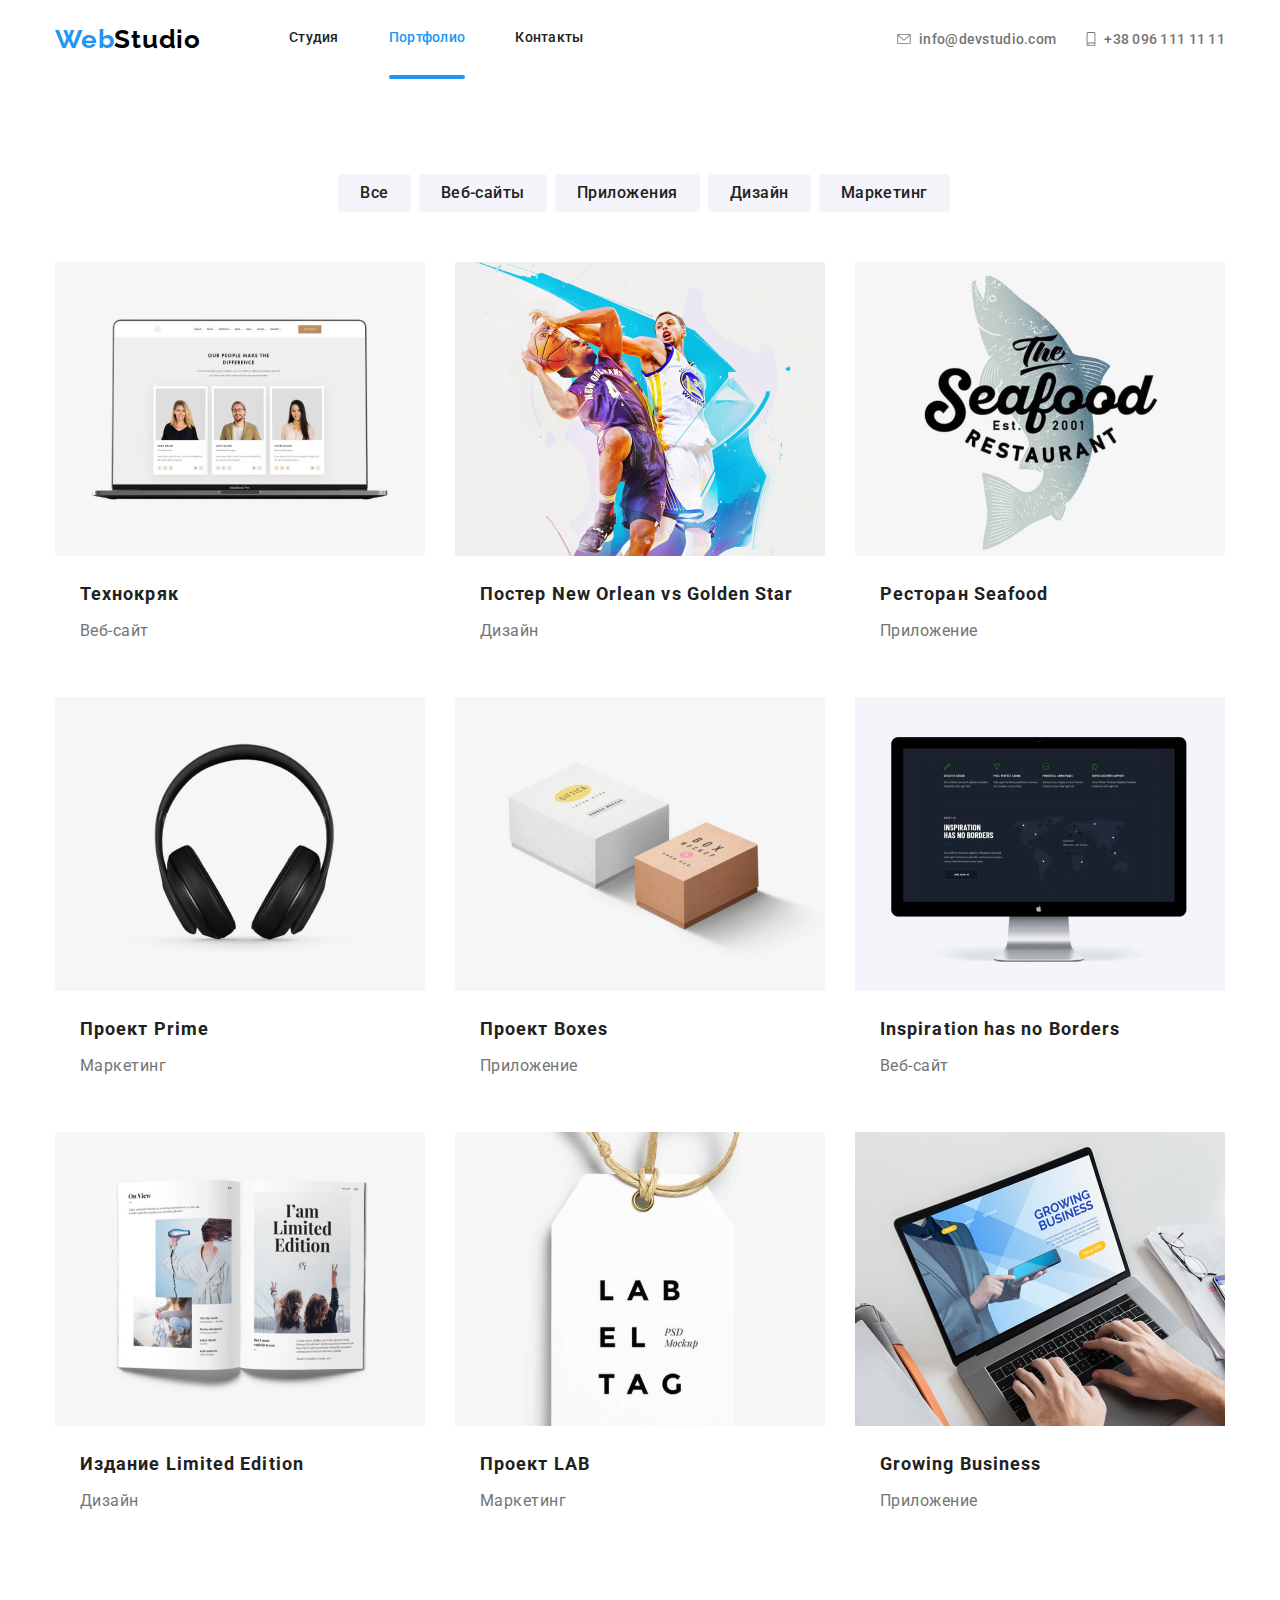
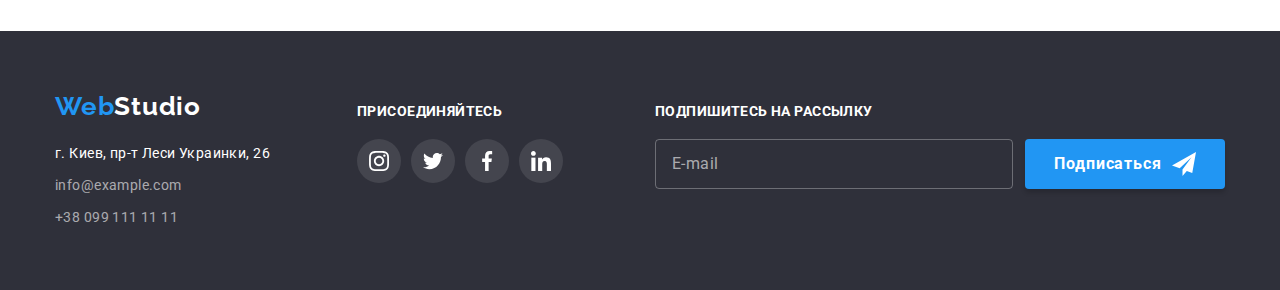
==== commit 85562a38: "Оформлює стилі бекдропу для адаптивного сайту" ====
--- a/portfolio.html
+++ b/portfolio.html
@@ -37,7 +37,7 @@
                             <li class="address-list-item">
                                 <a class="address-list-link link" href="mailto:info@devstudio.com">
                                     <svg class="address-list-icon mail-icon">
-                                        <use href="./images/sprite.svg#icon-email" width="16" height="12"></use>
+                                        <use href="./images/sprite.svg#icon-email"></use>
                                     </svg>
                                     <p class="address-list-text">info@devstudio.com </p> 
                                 </a>
@@ -45,7 +45,7 @@
                             <li class="address-list-item">
                                 <a class="address-list-link link" href="tel:+380961111111">
                                     <svg class="address-list-icon phone-icon">
-                                        <use href="./images/sprite.svg#icon-smartphone" width="10" height="16"></use>
+                                        <use href="./images/sprite.svg#icon-smartphone"></use>
                                     </svg>
                                     <p class="address-list-text"> +38 096 111 11 11</p>
                                 </a>
--- a/css/portfolio.min.css
+++ b/css/portfolio.min.css
@@ -1,2 +1,2 @@
-.visually-hidden{position:absolute;width:1px;height:1px;margin:-1px;border:0;padding:0;white-space:nowrap;clip-path:inset(100%);clip:rect(0 0 0 0);overflow:hidden}:root{--accent-color: #2196F3;--logo-color: #000000;--heading-color: #212121;--main-color: #757575;--main-color-dark-backgr: #ffffff;--backgr-color-first: #2F303A;--backgr-color-second: #F5F4FA;--addres-second-color: rgba(255, 255, 255, 0.6);--hero-gradient-color: rgba(47, 48, 58, 0.4);--social-link-background-dark: rgba(255, 255, 255, 0.1);--social-link-color: #afb1b8;--main-font: 'Roboto', Roboto, sans-serif;--secondary-font: 'Raleway', Raleway, sans-serif;--card-set-specialization: 30px;--card-set-advantages: 30px;--card-set-our-command: 30px;--card-set-portfolio: 30px;--card-set-our-clients: 30px}body{color:var(--main-color);font-family:var(--main-font)}.list{list-style:none;margin:0;padding:0}.link{text-decoration:none;color:var(--main-color)}h1,h2,h3,h4,h5,h6{margin:0}ul,ol{margin:0;padding:0}p{margin:0}img{display:block;max-width:100%;height:auto}.address{font-style:normal}.container{width:100%;padding:60px 15px;align-items:center}@media screen and (min-width: 480px){.container{max-width:480px;margin:0 auto}}@media screen and (min-width: 768px){.container{display:flex;max-width:768px}}@media screen and (min-width: 1200px){.container{max-width:1200px;margin:0 auto;padding:94 15px;background:transparent}}.button{display:inline-flex;align-items:center;justify-content:center;border:none;width:200px;height:50px;background:var(--accent-color);box-shadow:0px 4px 4px rgba(0,0,0,0.15);border:none;border-radius:4px;margin-left:auto;margin-right:auto;cursor:pointer;font-family:var(--main-font);font-weight:700;font-size:16px;line-height:1.875;letter-spacing:.06em;color:var(--main-color-dark-backgr)}.button .icon{width:24px;height:24px;fill:var(--main-color-dark-backgr);margin-left:10px}.logo{color:var(--logo-color);font-family:var(--secondary-font);font-weight:700;font-size:24px;line-height:1.167;letter-spacing:.03em}.logo-first{color:var(--accent-color)}.logo-second.dark{color:var(--main-color-dark-backgr)}@media screen and (min-width: 1199px){.logo{font-weight:700;font-size:26px;line-height:1.192;letter-spacing:.03em}}.social-list{display:flex;justify-content:center}.social-list-item:not(:last-child){margin-right:10px}.social-list-link{display:block;width:44px;height:44px;border-radius:50%;display:flex;justify-content:center;align-items:center;transition-property:background;transition-duration:250ms;transition-timing-function:cubic-bezier(0.4, 0, 0.2, 1)}.social-list-link:hover,.social-list-link:focus{background:var(--accent-color)}.social-list-icon{width:20px;height:20px;fill:var(--social-link-color);transition-property:fill;transition-duration:250ms;transition-timing-function:cubic-bezier(0.4, 0, 0.2, 1)}.social-list-link:hover .social-list-icon,.social-list-link:focus .social-list-icon{fill:var(--main-color-dark-backgr)}.header>.container{display:flex;padding:10px 15px}.menu-button{display:inline-flex;margin-left:auto;padding:0;border:none;background-color:transparent}@media screen and (min-width: 768px){.menu-button{display:none}}.menu-button .icon-close-menu{display:none}.menu-button.is-open .icon-close-menu{display:block}.menu-button.is-open .icon-menu{display:none}.header{position:relative}.page-header .nav{display:flex;align-items:center;justify-content:space-between}.address-list-text{margin-left:10px}.header .address-list-link{display:flex;align-items:center}@media screen and (max-width: 767px){.site-nav{margin-bottom:60px}.navigation-list-item{display:flex;justify-content:center;align-items:center}.navigation-list-item:not(:last-child){margin-bottom:40px}.header .address-list-link{margin:0 auto}.header .address-list-item:not(:last-child){margin-bottom:16px}.menu-container{background:#ffffff;display:none;position:absolute;top:100%;left:0;width:100%;padding:60px 0}.menu-container.is-open{display:block}}.navigation-list-link,.address-list-link{font-weight:500;font-size:14px;line-height:1.143;letter-spacing:.02em}.navigation-list-link:hover,.navigation-list-link:focus,.address-list-link:hover,.address-list-link:focus{color:var(--accent-color)}.navigation-list-link{color:var(--heading-color)}.navigation-list-link.active{color:var(--accent-color)}.navigation-list-link.active::after{content:"";width:auto;height:4px;display:block;background:var(--accent-color);border-radius:2px;position:relative;top:8px}.address-list-icon{display:block;fill:var(--main-color)}.header .address-list-link:hover .address-list-icon,.header .address-list-link:focus .address-list-icon{fill:var(--accent-color)}.header .address{margin-left:auto}.header .address-list-item{display:flex;width:100%;align-items:center}.mail-icon{width:16px;height:12px}.phone-icon{width:10px;height:16px}@media screen and (min-width: 768px){.header>.container{display:flex;padding:21px 15px}.header .address-list-link{transition-property:color;transition-duration:250ms;transition-timing-function:cubic-bezier(0.4, 0, 0.2, 1)}.header .logo{margin-right:88px}.menu-container{width:100%;justify-content:space-between;align-items:center;display:flex}.navigation-list{display:flex}.navigation-list-item:not(:last-child){margin-right:50px}.navigation-list-link{transition-property:color;transition-duration:2500ms;transition-timing-function:cubic-bezier(0.4, 0, 0.2, 1)}.navigation-list-link.active::after{top:31px}.address-list-icon{transition-property:fill;transition-duration:250ms;transition-timing-function:cubic-bezier(0.4, 0, 0.2, 1)}}@media screen and (min-width: 768px) and (max-width: 1199px){.header .address-list-item:not(:last-child){margin-bottom:10px}}@media screen and (min-width: 1199px){.header>.container{padding-top:24px;padding-bottom:25px}.navigation-list-link.active::after{top:28px}.address-list-item:not(:last-child){margin-right:30px}.mail-icon{width:14px;height:10px}.phone-icon{width:10px;height:14px}.address-list-text{margin-left:8px}.address-list-header{display:flex;align-items:center;justify-content:center}}.portfolio-section .container{padding-top:94px;padding-bottom:94px;flex-direction:column;align-items:center}.portfolio-nav{margin-left:8px;margin-bottom:50px;display:flex}.portfolio-button{display:inline-flex;align-items:center;justify-content:center;border:none;border-radius:4px;color:var(--heading-color);background-color:var(--backgr-color-second);padding:6px 22px;font-weight:500;font-size:16px;line-height:1.625;letter-spacing:.03em;transition-property:color, background-color, box-shadow;transition-duration:250ms;transition-timing-function:cubic-bezier(0.4, 0, 0.2, 1)}.portfolio-button:not(:last-child){margin-right:8px}.portfolio-button:hover,.portfolio-button:focus{background-color:var(--accent-color);color:var(--main-color-dark-backgr);box-shadow:0px 3px 1px rgba(0,0,0,0.1),0px 1px 2px rgba(0,0,0,0.08),0px 2px 2px rgba(0,0,0,0.12)}.portfolio-list{display:flex;justify-content:center;flex-wrap:wrap;margin-left:calc(-1*var(--card-set-portfolio));margin-top:calc(-1*var(--card-set-portfolio))}.portfolio-list-item{flex-basis:calc(100%/3 - var(--card-set-portfolio));margin-left:var(--card-set-portfolio);margin-top:var(--card-set-portfolio)}.portfolio-animation-thumb{width:auto;height:294px;position:relative;overflow:hidden}.portfolio-overlay{font-weight:400;font-size:18px;line-height:1.556;letter-spacing:.03em;color:var(--main-color-dark-backgr);background:rgba(33,150,243,0.9);position:absolute;top:0;left:0;width:100%;height:100%;padding:53px 24px;transform:translateY(100%);transition-property:transform;transition-duration:250ms;transition-timing-function:cubic-bezier(0.4, 0, 0.2, 1)}.portfolio-list-link:hover .portfolio-overlay,.portfolio-list-link:focus .portfolio-overlay{transform:translateY(0)}.portfolio-card-content{padding:20px 24px;border:1px solid var(--main-color-dark-backgr);border-top-width:0;box-sizing:border-box}.portfolio-title{margin-bottom:4px;font-weight:700;font-size:18px;line-height:2;letter-spacing:.06em;color:var(--heading-color)}.portfolio-type{font-weight:400;font-size:16px;line-height:1.875;letter-spacing:.03em}.portfolio-list-link{display:block;transition-property:box-shadow;transition-duration:250ms;transition-timing-function:cubic-bezier(0.4, 0, 0.2, 1)}.portfolio-list-link:hover,.portfolio-list-link:focus{box-shadow:0px 1px 1px rgba(0,0,0,0.12),0px 4px 4px rgba(0,0,0,0.06),1px 4px 6px rgba(0,0,0,0.16)}.footer{background-color:var(--backgr-color-first)}.footer .logo{display:block;margin-bottom:20px}.footer .addres-list-item:not(:last-child){margin-bottom:8px}.footer-info{text-align:center;margin-bottom:60px}.address-footer-link{font-weight:400;font-size:14px;line-height:1.714;letter-spacing:.03em;color:var(--addres-second-color)}.location{color:var(--main-color-dark-backgr)}.social-list-our-projekt{margin-bottom:60px;margin-top:12px}.social-list-invitation{font-weight:700;font-size:14px;line-height:1.142;letter-spacing:.03em;text-transform:uppercase;text-align:center;color:var(--main-color-dark-backgr);margin-bottom:20px}.dark-social{background:var(--social-link-background-dark)}.dark-social .social-list-icon{fill:var(--main-color-dark-backgr)}.subscription-form{margin:0 auto;display:flex;flex-wrap:wrap}.subscription-form-title{width:100%;font-weight:700;font-size:14px;line-height:1.143;letter-spacing:.03em;text-transform:uppercase;text-align:center;color:var(--main-color-dark-backgr);margin-bottom:20px}.subscription-form-field{width:100%;margin-bottom:20px}.subscription-form-input{width:100%;height:50px;border:1px solid rgba(255,255,255,0.3);border-radius:4px;background:transparent;padding-left:16px}.subscription-form-input::placeholder{font-weight:400;font-size:16px;line-height:1.25;letter-spacing:.03em;color:rgba(255,255,255,0.6)}.subscription-form-button{margin:0 auto}@media screen and (min-width: 768px){.footer .container{align-items:center;flex-wrap:wrap}.footer-info{width:232px;margin-left:76px;margin-right:165px}.subscription-form{width:450px;margin:0 auto}}@media screen and (min-width: 1200px){.footer .container{align-items:flex-start;flex-wrap:nowrap}.footer-info{margin-left:0;margin-bottom:0;margin-right:70px;text-align:justify}.social-list-our-projekt{margin-bottom:0;margin-top:12px}.social-list-invitation{text-align:justify}.subscription-form{margin-top:12px;width:570px;margin-right:0;margin-left:auto;display:flex;flex-wrap:wrap}.subscription-form-title{text-align:justify}.subscription-form-field{width:auto;margin-right:12px}.subscription-form-input{width:358px}.subscription-form-button{margin:0}}
+.visually-hidden{position:absolute;width:1px;height:1px;margin:-1px;border:0;padding:0;white-space:nowrap;clip-path:inset(100%);clip:rect(0 0 0 0);overflow:hidden}:root{--accent-color: #2196F3;--logo-color: #000000;--heading-color: #212121;--main-color: #757575;--main-color-dark-backgr: #ffffff;--backgr-color-first: #2F303A;--backgr-color-second: #F5F4FA;--addres-second-color: rgba(255, 255, 255, 0.6);--hero-gradient-color: rgba(47, 48, 58, 0.4);--social-link-background-dark: rgba(255, 255, 255, 0.1);--social-link-color: #afb1b8;--main-font: 'Roboto', Roboto, sans-serif;--secondary-font: 'Raleway', Raleway, sans-serif;--card-set-specialization: 30px;--card-set-advantages: 30px;--card-set-our-command: 30px;--card-set-portfolio: 30px;--card-set-our-clients: 30px}body{color:var(--main-color);font-family:var(--main-font)}body.modal-open{overflow:hidden}.list{list-style:none;margin:0;padding:0}.link{text-decoration:none;color:var(--main-color)}h1,h2,h3,h4,h5,h6{margin:0}ul,ol{margin:0;padding:0}p{margin:0}img{display:block;max-width:100%;height:auto}.address{font-style:normal}.container{width:100%;padding:60px 15px;align-items:center}@media screen and (min-width: 480px){.container{max-width:480px;margin:0 auto}}@media screen and (min-width: 768px){.container{display:flex;max-width:768px}}@media screen and (min-width: 1200px){.container{max-width:1200px;margin:0 auto;padding:94 15px;background:transparent}}.button{display:inline-flex;align-items:center;justify-content:center;border:none;width:200px;height:50px;background:var(--accent-color);box-shadow:0px 4px 4px rgba(0,0,0,0.15);border:none;border-radius:4px;margin-left:auto;margin-right:auto;cursor:pointer;font-family:var(--main-font);font-weight:700;font-size:16px;line-height:1.875;letter-spacing:.06em;color:var(--main-color-dark-backgr)}.button .icon{width:24px;height:24px;fill:var(--main-color-dark-backgr);margin-left:10px}.logo{color:var(--logo-color);font-family:var(--secondary-font);font-weight:700;font-size:24px;line-height:1.167;letter-spacing:.03em}.logo-first{color:var(--accent-color)}.logo-second.dark{color:var(--main-color-dark-backgr)}@media screen and (min-width: 1199px){.logo{font-weight:700;font-size:26px;line-height:1.192;letter-spacing:.03em}}.social-list{display:flex;justify-content:center}.social-list-item:not(:last-child){margin-right:10px}.social-list-link{display:block;width:44px;height:44px;border-radius:50%;display:flex;justify-content:center;align-items:center;transition-property:background;transition-duration:250ms;transition-timing-function:cubic-bezier(0.4, 0, 0.2, 1)}.social-list-link:hover,.social-list-link:focus{background:var(--accent-color)}.social-list-icon{width:20px;height:20px;fill:var(--social-link-color);transition-property:fill;transition-duration:250ms;transition-timing-function:cubic-bezier(0.4, 0, 0.2, 1)}.social-list-link:hover .social-list-icon,.social-list-link:focus .social-list-icon{fill:var(--main-color-dark-backgr)}.header>.container{display:flex;padding:10px 15px}.menu-button{display:inline-flex;margin-left:auto;padding:0;border:none;background-color:transparent}@media screen and (min-width: 768px){.menu-button{display:none}}.menu-button .icon-close-menu{display:none}.menu-button.is-open .icon-close-menu{display:block}.menu-button.is-open .icon-menu{display:none}.header{position:relative}.page-header .nav{display:flex;align-items:center;justify-content:space-between}.address-list-text{margin-left:10px}.header .address-list-link{display:flex;align-items:center}@media screen and (max-width: 767px){.site-nav{margin-bottom:60px}.navigation-list-item{display:flex;justify-content:center;align-items:center}.navigation-list-item:not(:last-child){margin-bottom:40px}.header .address-list-link{margin:0 auto}.header .address-list-item:not(:last-child){margin-bottom:16px}.menu-container{background:#ffffff;display:none;position:absolute;top:100%;left:0;width:100%;padding:60px 0}.menu-container.is-open{display:block}}.navigation-list-link,.address-list-link{font-weight:500;font-size:14px;line-height:1.143;letter-spacing:.02em}.navigation-list-link:hover,.navigation-list-link:focus,.address-list-link:hover,.address-list-link:focus{color:var(--accent-color)}.navigation-list-link{color:var(--heading-color)}.navigation-list-link.active{color:var(--accent-color)}.navigation-list-link.active::after{content:"";width:auto;height:4px;display:block;background:var(--accent-color);border-radius:2px;position:relative;top:8px}.address-list-icon{display:block;fill:var(--main-color)}.header .address-list-link:hover .address-list-icon,.header .address-list-link:focus .address-list-icon{fill:var(--accent-color)}.header .address{margin-left:auto}.header .address-list-item{display:flex;width:100%;align-items:center}.mail-icon{width:16px;height:12px}.phone-icon{width:10px;height:16px}@media screen and (min-width: 768px){.header>.container{display:flex;padding:21px 15px}.header .address-list-link{transition-property:color;transition-duration:250ms;transition-timing-function:cubic-bezier(0.4, 0, 0.2, 1)}.header .logo{margin-right:88px}.menu-container{width:100%;justify-content:space-between;align-items:center;display:flex}.navigation-list{display:flex}.navigation-list-item:not(:last-child){margin-right:50px}.navigation-list-link{transition-property:color;transition-duration:250ms;transition-timing-function:cubic-bezier(0.4, 0, 0.2, 1)}.navigation-list-link.active::after{top:31px}.address-list-icon{transition-property:fill;transition-duration:250ms;transition-timing-function:cubic-bezier(0.4, 0, 0.2, 1)}}@media screen and (min-width: 768px) and (max-width: 1199px){.header .address-list-item:not(:last-child){margin-bottom:10px}}@media screen and (min-width: 1199px){.header>.container{padding-top:24px;padding-bottom:25px}.navigation-list-link.active::after{top:28px}.address-list-item:not(:last-child){margin-right:30px}.mail-icon{width:14px;height:10px}.phone-icon{width:10px;height:14px}.address-list-text{margin-left:8px}.address-list-header{display:flex;align-items:center;justify-content:center}}.portfolio-section .container{padding-top:94px;padding-bottom:94px;flex-direction:column;align-items:center}.portfolio-nav{margin-left:8px;margin-bottom:50px;display:flex}.portfolio-button{display:inline-flex;align-items:center;justify-content:center;border:none;border-radius:4px;color:var(--heading-color);background-color:var(--backgr-color-second);padding:6px 22px;font-weight:500;font-size:16px;line-height:1.625;letter-spacing:.03em;transition-property:color, background-color, box-shadow;transition-duration:250ms;transition-timing-function:cubic-bezier(0.4, 0, 0.2, 1)}.portfolio-button:not(:last-child){margin-right:8px}.portfolio-button:hover,.portfolio-button:focus{background-color:var(--accent-color);color:var(--main-color-dark-backgr);box-shadow:0px 3px 1px rgba(0,0,0,0.1),0px 1px 2px rgba(0,0,0,0.08),0px 2px 2px rgba(0,0,0,0.12)}.portfolio-list{display:flex;justify-content:center;flex-wrap:wrap;margin-left:calc(-1*var(--card-set-portfolio));margin-top:calc(-1*var(--card-set-portfolio))}.portfolio-list-item{flex-basis:calc(100%/3 - var(--card-set-portfolio));margin-left:var(--card-set-portfolio);margin-top:var(--card-set-portfolio)}.portfolio-animation-thumb{width:auto;height:294px;position:relative;overflow:hidden}.portfolio-overlay{font-weight:400;font-size:18px;line-height:1.556;letter-spacing:.03em;color:var(--main-color-dark-backgr);background:rgba(33,150,243,0.9);position:absolute;top:0;left:0;width:100%;height:100%;padding:53px 24px;transform:translateY(100%);transition-property:transform;transition-duration:250ms;transition-timing-function:cubic-bezier(0.4, 0, 0.2, 1)}.portfolio-list-link:hover .portfolio-overlay,.portfolio-list-link:focus .portfolio-overlay{transform:translateY(0)}.portfolio-card-content{padding:20px 24px;border:1px solid var(--main-color-dark-backgr);border-top-width:0;box-sizing:border-box}.portfolio-title{margin-bottom:4px;font-weight:700;font-size:18px;line-height:2;letter-spacing:.06em;color:var(--heading-color)}.portfolio-type{font-weight:400;font-size:16px;line-height:1.875;letter-spacing:.03em}.portfolio-list-link{display:block;transition-property:box-shadow;transition-duration:250ms;transition-timing-function:cubic-bezier(0.4, 0, 0.2, 1)}.portfolio-list-link:hover,.portfolio-list-link:focus{box-shadow:0px 1px 1px rgba(0,0,0,0.12),0px 4px 4px rgba(0,0,0,0.06),1px 4px 6px rgba(0,0,0,0.16)}.footer{background-color:var(--backgr-color-first)}.footer .logo{display:block;margin-bottom:20px}.footer .addres-list-item:not(:last-child){margin-bottom:8px}.footer-info{text-align:center;margin-bottom:60px}.address-footer-link{font-weight:400;font-size:14px;line-height:1.714;letter-spacing:.03em;color:var(--addres-second-color)}.location{color:var(--main-color-dark-backgr)}.social-list-our-projekt{margin-bottom:60px;margin-top:12px}.social-list-invitation{font-weight:700;font-size:14px;line-height:1.142;letter-spacing:.03em;text-transform:uppercase;text-align:center;color:var(--main-color-dark-backgr);margin-bottom:20px}.dark-social{background:var(--social-link-background-dark)}.dark-social .social-list-icon{fill:var(--main-color-dark-backgr)}.subscription-form{margin:0 auto;display:flex;flex-wrap:wrap}.subscription-form-title{width:100%;font-weight:700;font-size:14px;line-height:1.143;letter-spacing:.03em;text-transform:uppercase;text-align:center;color:var(--main-color-dark-backgr);margin-bottom:20px}.subscription-form-field{width:100%;margin-bottom:20px}.subscription-form-input{width:100%;height:50px;border:1px solid rgba(255,255,255,0.3);border-radius:4px;background:transparent;padding-left:16px}.subscription-form-input::placeholder{font-weight:400;font-size:16px;line-height:1.25;letter-spacing:.03em;color:rgba(255,255,255,0.6)}.subscription-form-button{margin:0 auto}@media screen and (min-width: 768px){.footer .container{align-items:center;flex-wrap:wrap}.footer-info{width:232px;margin-left:76px;margin-right:165px}.subscription-form{width:450px;margin:0 auto}}@media screen and (min-width: 1200px){.footer .container{align-items:flex-start;flex-wrap:nowrap}.footer-info{margin-left:0;margin-bottom:0;margin-right:70px;text-align:justify}.social-list-our-projekt{margin-bottom:0;margin-top:12px}.social-list-invitation{text-align:justify}.subscription-form{margin-top:12px;width:570px;margin-right:0;margin-left:auto;display:flex;flex-wrap:wrap}.subscription-form-title{text-align:justify}.subscription-form-field{width:auto;margin-right:12px}.subscription-form-input{width:358px}.subscription-form-button{margin:0}}
 /*# sourceMappingURL=portfolio.min.css.map */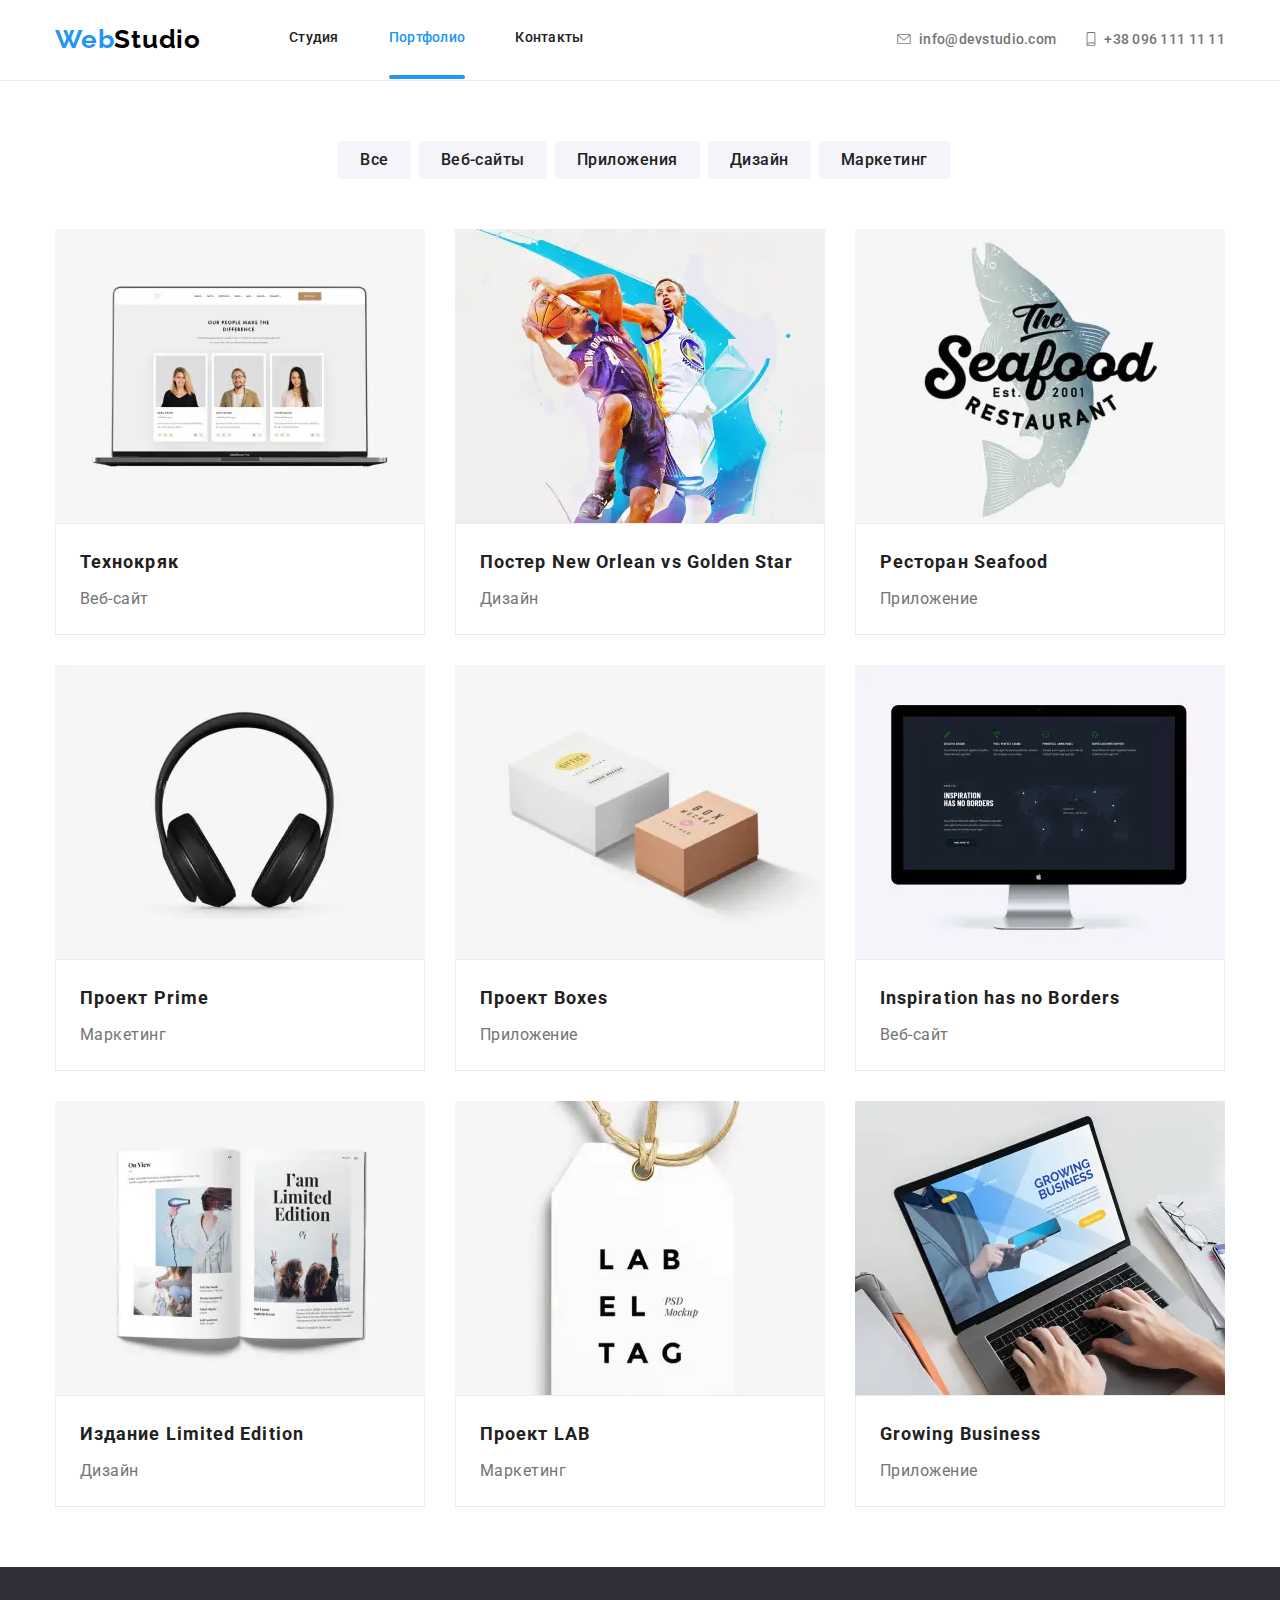
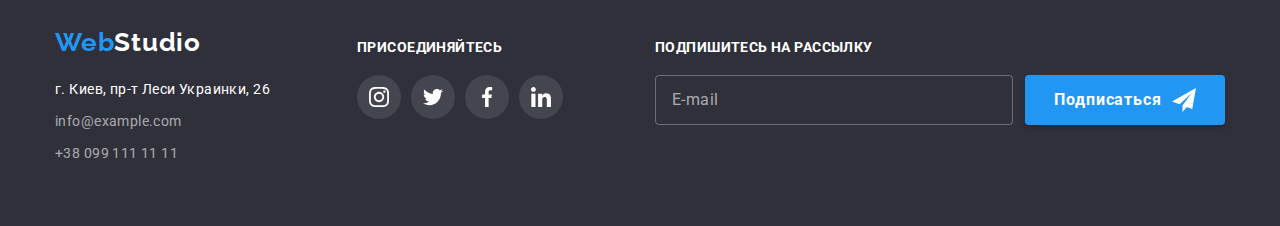
==== commit 5449b58e: "Додає зображення адаптивної графіки та змінює розмітку секції сторінки portfolio для підключення ада" ====
--- a/portfolio.html
+++ b/portfolio.html
@@ -66,11 +66,25 @@
                         <button class="portfolio-button" type="button">Дизайн</button>
                         <button class="portfolio-button" type="button">Маркетинг</button>               
                     </div>
+
                     <ul class="portfolio-list list">
                         <li class="portfolio-list-item">
                             <a class="portfolio-list-link link" href="#">
-                                <div class="portfolio-animation-thumb">
-                                    <img class="portfolio-img" src="./images/portfolio/001_tehnokryak.jpg" alt="Сайт Технокряк" width="370">
+                                <div class="portfolio-animation-thumb"> 
+                                    <picture>
+                                        <source srcset="./images/portfolio/001-tehnokryak-mob.webp 1x, ./images/portfolio/001-tehnokryak-mob-2x.webp 2x" media="(max-width: 767px)" type="image/webp">
+                                        <source srcset="./images/portfolio/001-tehnokryak-mob.jpg 1x, ./images/portfolio/001-tehnokryak-mob-2x.jpg 2x" media="(max-width: 767px)">
+                                        <source srcset="./images/portfolio/001-tehnokryak-tabl.webp 1x, ./images/portfolio/001-tehnokryak-tabl-2x.webp 2x" media="(max-width: 1199px)" type="image/webp">
+                                        <source srcset="./images/portfolio/001-tehnokryak-tabl.jpg 1x, ./images/portfolio/001-tehnokryak-tabl-2x.jpg 2x" media="(max-width: 1199px)">
+                                        <source srcset="./images/portfolio/001-tehnokryak-desk.webp 1x, ./images/portfolio/001-tehnokryak-desk-2x.webp 2x" media="(min-width: 1200px)" type="image/webp">
+                                        <source srcset="./images/portfolio/001-tehnokryak-desk.jpg 1x, ./images/portfolio/001-tehnokryak-desk-2x.jpg 2x" media="(min-width: 1200px)">
+                                        <img src="./images/portfolio/001-tehnokryak-mob.jpg" alt="Сайт Технокряк">
+                                    </picture>
+                                    <!-- <img 
+                                        class="portfolio-img"
+                                        srcset="./images/portfolio/001_tehnokryak.jpg"
+                                        alt="Сайт Технокряк" width="370"
+                                    > -->
                                     <div class="portfolio-overlay">
                                         <p class="portfolio-description">Технокряк это современная площадка распространения коронавируса.
                                             Компании используют эту платформу для цифрового шпионажа и
@@ -84,10 +98,20 @@
                                 </div>
                             </a>
                         </li>
-                        <li class="portfolio-list-item">
-                            <a class="portfolio-list-link link" href="#">
-                                <div class="portfolio-animation-thumb">
-                                    <img class="portfolio-img" src="./images/portfolio/002_new_orlean_vs_golden_star.jpg" alt="Постер" width="370">
+
+                        <li class="portfolio-list-item">
+                            <a class="portfolio-list-link link" href="#">
+                                <div class="portfolio-animation-thumb">
+                                    <picture>
+                                        <source srcset="./images/portfolio/002-new-orlean-vs-golden-star-mob.webp 1x, ./images/portfolio/002-new-orlean-vs-golden-star-mob-2x.webp 2x" media="(max-width: 767px)" type="image/webp">
+                                        <source srcset="./images/portfolio/002-new-orlean-vs-golden-star-mob.jpg 1x, ./images/portfolio/002-new-orlean-vs-golden-star-mob-2x.jpg 2x" media="(max-width: 767px)">
+                                        <source srcset="./images/portfolio/002-new-orlean-vs-golden-star-tabl.webp 1x, ./images/portfolio/002-new-orlean-vs-golden-star-tabl-2x.webp 2x" media="(max-width: 1199px)" type="image/webp">
+                                        <source srcset="./images/portfolio/002-new-orlean-vs-golden-star-tabl.jpg 1x, ./images/portfolio/002-new-orlean-vs-golden-star-tabl-2x.jpg 2x" media="(max-width: 1199px)">
+                                        <source srcset="./images/portfolio/002-new-orlean-vs-golden-star-desk.webp 1x, ./images/portfolio/002-new-orlean-vs-golden-star-desk-2x.webp 2x" media="(min-width: 1200px)" type="image/webp">
+                                        <source srcset="./images/portfolio/002-new-orlean-vs-golden-star-desk.jpg 1x, ./images/portfolio/002-new-orlean-vs-golden-star-desk-2x.jpg 2x" media="(min-width: 1200px)">
+                                        <img src="./images/portfolio/002-new-orlean-vs-golden-star-mob alt="Постер">
+                                    </picture>
+                                    <!-- <img class="portfolio-img" src="./images/portfolio/002_new_orlean_vs_golden_star.jpg" alt="Постер" width="370"> -->
                                     <div class="portfolio-overlay">
                                         <p class="portfolio-description">
                                             Lorem ipsum, dolor sit amet consectetur adipisicing elit. Dolor, similique earum harum consequuntur veritatis voluptates quo, nihil ipsam iusto repellat doloribus, distinctio quia mollitia. Incidunt officiis doloremque sit expedita. Quia?
@@ -100,10 +124,21 @@
                                 </div>
                             </a>
                         </li>
-                        <li class="portfolio-list-item">
-                            <a class="portfolio-list-link link" href="#">
-                                <div class="portfolio-animation-thumb">
-                                    <img class="portfolio-img" src="./images/portfolio/003_seafood.jpg" alt="Ресторан Seafood" width="370">
+
+                        <li class="portfolio-list-item">
+                            <a class="portfolio-list-link link" href="#">
+                                <div class="portfolio-animation-thumb">
+                                    <picture>
+                                        <source srcset="./images/portfolio/003-seafood-mob.webp 1x, ./images/portfolio/003-seafood-mob-2x.webp 2x" media="(max-width: 767px)" type="image/webp">
+                                        <source srcset="./images/portfolio/003-seafood-mob.jpg 1x, ./images/portfolio/003-seafood-mob-2x.jpg 2x" media="(max-width: 767px)">
+                                        <source srcset="./images/portfolio/003-seafood-tabl.webp 1x, ./images/portfolio/003-seafood-tabl-2x.webp 2x" media="(max-width: 1199px)" type="image/webp">
+                                        <source srcset="./images/portfolio/003-seafood-tabl.jpg 1x, ./images/portfolio/003-seafood-tabl-2x.jpg 2x" media="(max-width: 1199px)">
+                                        <source srcset="./images/portfolio/003-seafood-desk.webp 1x, ./images/portfolio/003-seafood-desk-2x.webp 2x" media="(min-width:1200px)" type="image/webp">
+                                        <source srcset="./images/portfolio/003-seafood-desk.jpg 1x. ./images/portfolio/003-seafood-desk-2x.jpg 2x" media="(min-width: 1200px)">
+                                        <source>
+                                        <img src="./images/portfolio/003-seafood-mob.jpg" alt="Ресторан Seafood">
+                                    </picture>
+                                    <!-- <img class="portfolio-img" src="./images/portfolio/003_seafood.jpg" alt="Ресторан Seafood" width="370"> -->
                                     <div class="portfolio-overlay">
                                         <p class="portfolio-description">
                                             Lorem ipsum, dolor sit amet consectetur adipisicing elit. Dolor, similique earum harum consequuntur veritatis voluptates quo, nihil ipsam iusto repellat doloribus, distinctio quia mollitia. Incidunt officiis doloremque sit expedita. Quia?
@@ -116,10 +151,20 @@
                                 </div>
                             </a>
                         </li>
-                        <li class="portfolio-list-item">
-                            <a class="portfolio-list-link link" href="#">
-                                <div class="portfolio-animation-thumb">
-                                    <img class="portfolio-img" src="./images/portfolio/004_prime.jpg" alt="Наушники" width="370">
+
+                        <li class="portfolio-list-item">
+                            <a class="portfolio-list-link link" href="#">
+                                <div class="portfolio-animation-thumb">
+                                    <picture>
+                                        <source srcset="./images/portfolio/004-prime-mob.webp 1x, ./images/portfolio/004-prime-mob-2x.webp 2x" media="(max-width: 767px)" type="image/webp">
+                                        <source srcset="./images/portfolio/004-prime-mob.jpg 1x, ./images/portfolio/004-prime-mob-2x.jpg 2x" media="(max-width: 767px)">
+                                        <source srcset="./images/portfolio/004-prime-tabl.webp 1x, ./images/portfolio/004-prime-tabl-2x.webp 2x" media="(max-width: 1199px)" type="image/webp">
+                                        <source srcset="./images/portfolio/004-prime-tabl.jpg 1x, ./images/portfolio/004-prime-table-2x.jpg 2x" media="(max-width: 1199px)">
+                                        <source srcset="./images/portfolio/004-prime-desk.webp 1x, ./images/portfolio/004-prime-desk-2x.webp 2x" media="(min-width: 1200px)" type="image/webp">
+                                        <source srcset="./images/portfolio/004-prime-desk.jpg 1x, ./images/portfolio/004-prime-desk-2x.jpg 2x" media="(min-width: 1200px)">
+                                        <img src="./images/portfolio/004-prime-mob.jpg" alt="Наушники">
+                                    </picture>
+                                    <!-- <img class="portfolio-img" src="./images/portfolio/004_prime.jpg" alt="Наушники" width="370"> -->
                                     <div class="portfolio-overlay">
                                         <p class="portfolio-description">
                                             Lorem ipsum, dolor sit amet consectetur adipisicing elit. Dolor, similique earum harum consequuntur veritatis voluptates quo, nihil ipsam iusto repellat doloribus, distinctio quia mollitia. Incidunt officiis doloremque sit expedita. Quia?
@@ -132,10 +177,20 @@
                                 </div>
                             </a>
                         </li>
-                        <li class="portfolio-list-item">
-                            <a class="portfolio-list-link link" href="#">
-                                <div class="portfolio-animation-thumb">
-                                    <img class="portfolio-img" src="./images/portfolio/005_boxes.jpg" alt="Боксы" width="370">
+
+                        <li class="portfolio-list-item">
+                            <a class="portfolio-list-link link" href="#">
+                                <div class="portfolio-animation-thumb">
+                                    <picture>
+                                        <source srcset="./images/portfolio/005-boxes-mob.webp 1x, ./images/portfolio/005-boxes-mob-2x.webp 2x" media="(max-width: 767px)" type="image/webp">
+                                        <source srcset="./images/portfolio/005-boxes-mob.jpg 1x, ./images/portfolio/005-boxes-mob-2x.jpg 2x" media="(max-width: 767px)">
+                                        <source srcset="./images/portfolio/005-boxes-tabl.webp 1x, ./images/portfolio/005-boxes-tabl-2x.webp 2x" media="(max-width: 1199px)" type="image/webp">
+                                        <source srcset="./images/portfolio/005-boxes-tabl.jpg 1x, ./images/portfolio/005-boxes-table-2x.jpg 2x" media="(max-width: 1199px)">
+                                        <source srcset="./images/portfolio/005-boxes-desk.webp 1x, ./images/portfolio/005-boxes-desk-2x.webp 2x" media="(min-width: 1200px)" type="image/webp">
+                                        <source srcset="./images/portfolio/005-boxes-desk.jpg 1x, ./images/portfolio/005-boxes-desk-2x.jpg 2x" media="(min-width: 1200px)">
+                                        <img src="./images/portfolio/005-boxes-mob.jpg" alt="Боксы">
+                                    </picture>
+                                    <!-- <img class="portfolio-img" src="./images/portfolio/005_boxes.jpg" alt="Боксы" width="370"> -->
                                     <div class="portfolio-overlay">
                                         <p class="portfolio-description">
                                             Lorem ipsum, dolor sit amet consectetur adipisicing elit. Dolor, similique earum harum consequuntur veritatis voluptates quo, nihil ipsam iusto repellat doloribus, distinctio quia mollitia. Incidunt officiis doloremque sit expedita. Quia?
@@ -148,10 +203,20 @@
                                 </div>
                             </a>
                         </li>
+
                         <li class="portfolio-list-item">
                             <a class="portfolio-list-link link" href="">
                                 <div class="portfolio-animation-thumb">
-                                    <img class="portfolio-img" src="./images/portfolio/006_Inspiration_has_no_borders.jpg" alt="Сайт Inspiration has no Borders" width="370">
+                                    <picture>
+                                        <source srcset="./images/portfolio/006-Inspiration-has-no-borders-mob.webp 1x, ./images/portfolio/006-Inspiration-has-no-borders-mob-2x.webp 2x" media="(max-width: 767px)" type="image/webp">
+                                        <source srcset="./images/portfolio/006-Inspiration-has-no-borders-mob.jpg 1x, ./images/portfolio/006-Inspiration-has-no-borders-mob-2x.jpg 2x" media="(max-width: 767px)">
+                                        <source srcset="./images/portfolio/006-Inspiration-has-no-borders-tabl.webp 1x, ./images/portfolio/006-Inspiration-has-no-borders-tabl-2x.webp 2x" media="(max-width: 1199px)" type="image/webp">
+                                        <source srcset="./images/portfolio/006-Inspiration-has-no-borders-tabl.jpg 1x, ./images/portfolio/006-Inspiration-has-no-borders-table-2x.jpg 2x" media="(max-width: 1199px)">
+                                        <source srcset="./images/portfolio/006-Inspiration-has-no-borders-desk.webp 1x, ./images/portfolio/006-Inspiration-has-no-borders-desk-2x.webp 2x" media="(min-width: 1200px)" type="image/webp">
+                                        <source srcset="./images/portfolio/006-Inspiration-has-no-borders-desk.jpg 1x, ./images/portfolio/006-Inspiration-has-no-borders-desk-2x.jpg 2x" media="(min-width: 1200px)">
+                                        <img src="./images/portfolio/006-Inspiration-has-no-borders-mob.jpg" alt="Сайт Inspiration has no Borders">
+                                    </picture>
+                                    <!-- <img class="portfolio-img" src="./images/portfolio/006_Inspiration_has_no_borders.jpg" alt="Сайт Inspiration has no Borders" width="370"> -->
                                     <div class="portfolio-overlay">
                                         <p class="portfolio-description">
                                             Lorem ipsum, dolor sit amet consectetur adipisicing elit. Dolor, similique earum harum consequuntur veritatis voluptates quo, nihil ipsam iusto repellat doloribus, distinctio quia mollitia. Incidunt officiis doloremque sit expedita. Quia?
@@ -164,10 +229,20 @@
                                 </div>
                             </a>
                         </li>
+
                         <li class="portfolio-list-item">
                             <a class="portfolio-list-link link" href="">
                                 <div class="portfolio-animation-thumb">
-                                    <img class="portfolio-img" src="./images/portfolio/007_limited_edition.jpg" alt="Издание Limited Edition" width="370">
+                                    <picture>
+                                        <source srcset="./images/portfolio/007-limited-edition-mob.webp 1x, ./images/portfolio/007-limited-edition-mob-2x.webp 2x" media="(max-width: 767px)" type="image/webp">
+                                        <source srcset="./images/portfolio/007-limited-edition-mob.jpg 1x, ./images/portfolio/007-limited-edition-mob-2x.jpg 2x" media="(max-width: 767px)">
+                                        <source srcset="./images/portfolio/007-limited-edition-tabl.webp 1x, ./images/portfolio/007-limited-edition-tabl-2x.webp 2x" media="(max-width: 1199px)" type="image/webp">
+                                        <source srcset="./images/portfolio/007-limited-edition-tabl.jpg 1x, ./images/portfolio/007-limited-edition-tabl-2x.jpg 2x" media="(max-width: 1199px)">
+                                        <source srcset="./images/portfolio/007-limited-edition-desk.webp 1x, ./images/portfolio/007-limited-edition-desk-2x.webp 2x" media="(min-width: 1200px)" type="image/webp">
+                                        <source srcset="./images/portfolio/007-limited-edition-desk.jpg 1x, ./images/portfolio/007-limited-edition-desk-2x.jpg 2x" media="(min-width: 1200px)">
+                                        <img src="./images/portfolio/007-limited-edition-mob.jpg" alt="Издание Limited Edition">
+                                    </picture>
+                                    <!-- <img class="portfolio-img" src="./images/portfolio/007_limited_edition.jpg" alt="Издание Limited Edition" width="370"> -->
                                     <div class="portfolio-overlay">
                                         <p class="portfolio-description">
                                             Lorem ipsum, dolor sit amet consectetur adipisicing elit. Dolor, similique earum harum consequuntur veritatis voluptates quo, nihil ipsam iusto repellat doloribus, distinctio quia mollitia. Incidunt officiis doloremque sit expedita. Quia?
@@ -180,10 +255,20 @@
                                 </div>
                             </a>
                         </li>
-                        <li class="portfolio-list-item">
-                            <a class="portfolio-list-link link" href="#">
-                                <div class="portfolio-animation-thumb">
-                                    <img class="portfolio-img" src="./images/portfolio/008_lab.jpg" alt="Проект LAB" width="370">
+
+                        <li class="portfolio-list-item">
+                            <a class="portfolio-list-link link" href="#">
+                                <div class="portfolio-animation-thumb">
+                                    <picture>
+                                        <source srcset="./images/portfolio/008-lab-mob.webp 1x, ./images/portfolio/008-lab-mob-2x.webp 2x" media="(max-width: 767px)" type="image/webp">
+                                        <source srcset="./images/portfolio/008-lab-mob.jpg 1x, ./images/portfolio/008-lab-mob-2x.jpg 2x" media="(max-width: 767px)">
+                                        <source srcset="./images/portfolio/008-lab-tabl.webp 1x, ./images/portfolio/008-lab-tabl-2x.webp 2x" media="(max-width: 1199px)" type="image/webp">
+                                        <source srcset="./images/portfolio/008-lab-tabl.jpg 1x, ./images/portfolio/008-lab-tabl-2x.jpg 2x" media="(max-width: 1199px)">
+                                        <source srcset="./images/portfolio/008-lab-desk.webp 1x, ./images/portfolio/008-lab-desk-2x.webp 2x" media="(min-width: 1200px)" type="image/webp">
+                                        <source srcset="./images/portfolio/008-lab-desk.jpg 1x, ./images/portfolio/008-lab-desk-2x.jpg 2x" media="(min-width: 1200px)">
+                                        <img src="./images/portfolio/008-lab-mob.jpg" alt="Проект LAB">
+                                    </picture>
+                                    <!-- <img class="portfolio-img" src="./images/portfolio/008_lab.jpg" alt="Проект LAB" width="370"> -->
                                     <div class="portfolio-overlay">
                                         <p class="portfolio-description">
                                             Lorem ipsum, dolor sit amet consectetur adipisicing elit. Dolor, similique earum harum consequuntur veritatis voluptates quo, nihil ipsam iusto repellat doloribus, distinctio quia mollitia. Incidunt officiis doloremque sit expedita. Quia?
@@ -196,10 +281,29 @@
                                 </div>
                             </a>
                         </li>
-                        <li class="portfolio-list-item">
-                            <a class="portfolio-list-link link" href="#">
-                                <div class="portfolio-animation-thumb">
-                                    <img class="portfolio-img" src="./images/portfolio/009_growing_business.jpg" alt="Приложение Growing Business" width="370">
+
+                        <li class="portfolio-list-item">
+                            <a class="portfolio-list-link link" href="#">
+                                <div class="portfolio-animation-thumb">
+                                    <picture>
+                                        <source srcset="./images/portfolio/009-growing-business-mob.webp 1x, ./images/portfolio/009-growing-business-mob-2x.webp 2x" media="(max-width: 767px)" type="image/webp">
+                                        <source srcset="./images/portfolio/009-growing-business-mob.jpg 1x, ./images/portfolio/009-growing-business-mob-2x.jpg 2x" media="(max-width: 767px)">
+                                        <source srcset="./images/portfolio/009-growing-business-tabl.webp 1x, ./images/portfolio/009-growing-business-tabl-2x.webp 2x" media="(max-width: 1199px)" type="image/webp">
+                                        <source srcset="./images/portfolio/009-growing-business-tabl.jpg 1x, ./images/portfolio/009-growing-business-tabl-2x.jpg 2x" media="(max-width: 1199px)">
+                                        <source srcset="./images/portfolio/009-growing-business-desk.webp 1x, ./images/portfolio/009-growing-business-desk-2x.webp 2x" media="(min-width: 1200px)" type="image/webp">
+                                        <source srcset="./images/portfolio/009-growing-business-desk.jpg 1x, ./images/portfolio/009-growing-business-desk-2x.jpg 2x" media="(min-width: 1200px)">
+                                        <img src="./images/portfolio/009-growing-business-mob.jpg" alt="Приложение Growing Business">
+                                    </picture>
+                                    <!-- <picture>
+                                        <source srcset="./images/portfolio/009-growing-business-mob.webp 1x, ./images/portfolio/009-growing-business-mob-2x.webp 2x" media="(max-width: 767px)" type="image/webp">
+                                        <source srcset="./images/portfolio/009-growing-business-mob.jpg 1x, ./images/portfolio/009-growing-business-mob-2x.jpg 2x" media="(max-width: 767px)">
+                                        <source srcset="./images/portfolio/009-growing-business-tabl.webp 1x, ./images/portfolio/009-growing-business-tabl-2x.webp 2x" media="(max-width: 1199px)" type="image/webp">
+                                        <source srcset="./images/portfolio/009-growing-business-tabl.jpg 1x, ./images/portfolio/009-growing-business-tabl-2x.jpg 2x" media="(max-width: 1199px)">
+                                        <source srcset="./images/portfolio/009-growing-business-desk.webp 1x, ./images/portfolio/009-growing-business-desk-2x.webp 2x" media="(max-width: 1200px)" type="image/webp">
+                                        <source srcset="./images/portfolio/009-growing-business-desk.jpg 1x, ./images/portfolio/009-growing-business-desk-2x.jpg 2x" media="(max-width: 1200px)">
+                                        <img src="./images/portfolio/009-growing-business-mob.jpg" alt="Приложение Growing Business">
+                                    </picture> -->
+                                    <!-- <img class="portfolio-img" src="./images/portfolio/009_growing_business.jpg" alt="Приложение Growing Business" width="370"> -->
                                     <div class="portfolio-overlay">
                                         <p class="portfolio-description">
                                             Lorem ipsum, dolor sit amet consectetur adipisicing elit. Dolor, similique earum harum consequuntur veritatis voluptates quo, nihil ipsam iusto repellat doloribus, distinctio quia mollitia. Incidunt officiis doloremque sit expedita. Quia?
--- a/css/portfolio.min.css
+++ b/css/portfolio.min.css
@@ -1,2 +1,2 @@
-.visually-hidden{position:absolute;width:1px;height:1px;margin:-1px;border:0;padding:0;white-space:nowrap;clip-path:inset(100%);clip:rect(0 0 0 0);overflow:hidden}:root{--accent-color: #2196F3;--logo-color: #000000;--heading-color: #212121;--main-color: #757575;--main-color-dark-backgr: #ffffff;--backgr-color-first: #2F303A;--backgr-color-second: #F5F4FA;--addres-second-color: rgba(255, 255, 255, 0.6);--hero-gradient-color: rgba(47, 48, 58, 0.4);--social-link-background-dark: rgba(255, 255, 255, 0.1);--social-link-color: #afb1b8;--main-font: 'Roboto', Roboto, sans-serif;--secondary-font: 'Raleway', Raleway, sans-serif;--card-set-specialization: 30px;--card-set-advantages: 30px;--card-set-our-command: 30px;--card-set-portfolio: 30px;--card-set-our-clients: 30px}body{color:var(--main-color);font-family:var(--main-font)}body.modal-open{overflow:hidden}.list{list-style:none;margin:0;padding:0}.link{text-decoration:none;color:var(--main-color)}h1,h2,h3,h4,h5,h6{margin:0}ul,ol{margin:0;padding:0}p{margin:0}img{display:block;max-width:100%;height:auto}.address{font-style:normal}.container{width:100%;padding:60px 15px;align-items:center}@media screen and (min-width: 480px){.container{max-width:480px;margin:0 auto}}@media screen and (min-width: 768px){.container{display:flex;max-width:768px}}@media screen and (min-width: 1200px){.container{max-width:1200px;margin:0 auto;padding:94 15px;background:transparent}}.button{display:inline-flex;align-items:center;justify-content:center;border:none;width:200px;height:50px;background:var(--accent-color);box-shadow:0px 4px 4px rgba(0,0,0,0.15);border:none;border-radius:4px;margin-left:auto;margin-right:auto;cursor:pointer;font-family:var(--main-font);font-weight:700;font-size:16px;line-height:1.875;letter-spacing:.06em;color:var(--main-color-dark-backgr)}.button .icon{width:24px;height:24px;fill:var(--main-color-dark-backgr);margin-left:10px}.logo{color:var(--logo-color);font-family:var(--secondary-font);font-weight:700;font-size:24px;line-height:1.167;letter-spacing:.03em}.logo-first{color:var(--accent-color)}.logo-second.dark{color:var(--main-color-dark-backgr)}@media screen and (min-width: 1199px){.logo{font-weight:700;font-size:26px;line-height:1.192;letter-spacing:.03em}}.social-list{display:flex;justify-content:center}.social-list-item:not(:last-child){margin-right:10px}.social-list-link{display:block;width:44px;height:44px;border-radius:50%;display:flex;justify-content:center;align-items:center;transition-property:background;transition-duration:250ms;transition-timing-function:cubic-bezier(0.4, 0, 0.2, 1)}.social-list-link:hover,.social-list-link:focus{background:var(--accent-color)}.social-list-icon{width:20px;height:20px;fill:var(--social-link-color);transition-property:fill;transition-duration:250ms;transition-timing-function:cubic-bezier(0.4, 0, 0.2, 1)}.social-list-link:hover .social-list-icon,.social-list-link:focus .social-list-icon{fill:var(--main-color-dark-backgr)}.header>.container{display:flex;padding:10px 15px}.menu-button{display:inline-flex;margin-left:auto;padding:0;border:none;background-color:transparent}@media screen and (min-width: 768px){.menu-button{display:none}}.menu-button .icon-close-menu{display:none}.menu-button.is-open .icon-close-menu{display:block}.menu-button.is-open .icon-menu{display:none}.header{position:relative}.page-header .nav{display:flex;align-items:center;justify-content:space-between}.address-list-text{margin-left:10px}.header .address-list-link{display:flex;align-items:center}@media screen and (max-width: 767px){.site-nav{margin-bottom:60px}.navigation-list-item{display:flex;justify-content:center;align-items:center}.navigation-list-item:not(:last-child){margin-bottom:40px}.header .address-list-link{margin:0 auto}.header .address-list-item:not(:last-child){margin-bottom:16px}.menu-container{background:#ffffff;display:none;position:absolute;top:100%;left:0;width:100%;padding:60px 0}.menu-container.is-open{display:block}}.navigation-list-link,.address-list-link{font-weight:500;font-size:14px;line-height:1.143;letter-spacing:.02em}.navigation-list-link:hover,.navigation-list-link:focus,.address-list-link:hover,.address-list-link:focus{color:var(--accent-color)}.navigation-list-link{color:var(--heading-color)}.navigation-list-link.active{color:var(--accent-color)}.navigation-list-link.active::after{content:"";width:auto;height:4px;display:block;background:var(--accent-color);border-radius:2px;position:relative;top:8px}.address-list-icon{display:block;fill:var(--main-color)}.header .address-list-link:hover .address-list-icon,.header .address-list-link:focus .address-list-icon{fill:var(--accent-color)}.header .address{margin-left:auto}.header .address-list-item{display:flex;width:100%;align-items:center}.mail-icon{width:16px;height:12px}.phone-icon{width:10px;height:16px}@media screen and (min-width: 768px){.header>.container{display:flex;padding:21px 15px}.header .address-list-link{transition-property:color;transition-duration:250ms;transition-timing-function:cubic-bezier(0.4, 0, 0.2, 1)}.header .logo{margin-right:88px}.menu-container{width:100%;justify-content:space-between;align-items:center;display:flex}.navigation-list{display:flex}.navigation-list-item:not(:last-child){margin-right:50px}.navigation-list-link{transition-property:color;transition-duration:250ms;transition-timing-function:cubic-bezier(0.4, 0, 0.2, 1)}.navigation-list-link.active::after{top:31px}.address-list-icon{transition-property:fill;transition-duration:250ms;transition-timing-function:cubic-bezier(0.4, 0, 0.2, 1)}}@media screen and (min-width: 768px) and (max-width: 1199px){.header .address-list-item:not(:last-child){margin-bottom:10px}}@media screen and (min-width: 1199px){.header>.container{padding-top:24px;padding-bottom:25px}.navigation-list-link.active::after{top:28px}.address-list-item:not(:last-child){margin-right:30px}.mail-icon{width:14px;height:10px}.phone-icon{width:10px;height:14px}.address-list-text{margin-left:8px}.address-list-header{display:flex;align-items:center;justify-content:center}}.portfolio-section .container{padding-top:94px;padding-bottom:94px;flex-direction:column;align-items:center}.portfolio-nav{margin-left:8px;margin-bottom:50px;display:flex}.portfolio-button{display:inline-flex;align-items:center;justify-content:center;border:none;border-radius:4px;color:var(--heading-color);background-color:var(--backgr-color-second);padding:6px 22px;font-weight:500;font-size:16px;line-height:1.625;letter-spacing:.03em;transition-property:color, background-color, box-shadow;transition-duration:250ms;transition-timing-function:cubic-bezier(0.4, 0, 0.2, 1)}.portfolio-button:not(:last-child){margin-right:8px}.portfolio-button:hover,.portfolio-button:focus{background-color:var(--accent-color);color:var(--main-color-dark-backgr);box-shadow:0px 3px 1px rgba(0,0,0,0.1),0px 1px 2px rgba(0,0,0,0.08),0px 2px 2px rgba(0,0,0,0.12)}.portfolio-list{display:flex;justify-content:center;flex-wrap:wrap;margin-left:calc(-1*var(--card-set-portfolio));margin-top:calc(-1*var(--card-set-portfolio))}.portfolio-list-item{flex-basis:calc(100%/3 - var(--card-set-portfolio));margin-left:var(--card-set-portfolio);margin-top:var(--card-set-portfolio)}.portfolio-animation-thumb{width:auto;height:294px;position:relative;overflow:hidden}.portfolio-overlay{font-weight:400;font-size:18px;line-height:1.556;letter-spacing:.03em;color:var(--main-color-dark-backgr);background:rgba(33,150,243,0.9);position:absolute;top:0;left:0;width:100%;height:100%;padding:53px 24px;transform:translateY(100%);transition-property:transform;transition-duration:250ms;transition-timing-function:cubic-bezier(0.4, 0, 0.2, 1)}.portfolio-list-link:hover .portfolio-overlay,.portfolio-list-link:focus .portfolio-overlay{transform:translateY(0)}.portfolio-card-content{padding:20px 24px;border:1px solid var(--main-color-dark-backgr);border-top-width:0;box-sizing:border-box}.portfolio-title{margin-bottom:4px;font-weight:700;font-size:18px;line-height:2;letter-spacing:.06em;color:var(--heading-color)}.portfolio-type{font-weight:400;font-size:16px;line-height:1.875;letter-spacing:.03em}.portfolio-list-link{display:block;transition-property:box-shadow;transition-duration:250ms;transition-timing-function:cubic-bezier(0.4, 0, 0.2, 1)}.portfolio-list-link:hover,.portfolio-list-link:focus{box-shadow:0px 1px 1px rgba(0,0,0,0.12),0px 4px 4px rgba(0,0,0,0.06),1px 4px 6px rgba(0,0,0,0.16)}.footer{background-color:var(--backgr-color-first)}.footer .logo{display:block;margin-bottom:20px}.footer .addres-list-item:not(:last-child){margin-bottom:8px}.footer-info{text-align:center;margin-bottom:60px}.address-footer-link{font-weight:400;font-size:14px;line-height:1.714;letter-spacing:.03em;color:var(--addres-second-color)}.location{color:var(--main-color-dark-backgr)}.social-list-our-projekt{margin-bottom:60px;margin-top:12px}.social-list-invitation{font-weight:700;font-size:14px;line-height:1.142;letter-spacing:.03em;text-transform:uppercase;text-align:center;color:var(--main-color-dark-backgr);margin-bottom:20px}.dark-social{background:var(--social-link-background-dark)}.dark-social .social-list-icon{fill:var(--main-color-dark-backgr)}.subscription-form{margin:0 auto;display:flex;flex-wrap:wrap}.subscription-form-title{width:100%;font-weight:700;font-size:14px;line-height:1.143;letter-spacing:.03em;text-transform:uppercase;text-align:center;color:var(--main-color-dark-backgr);margin-bottom:20px}.subscription-form-field{width:100%;margin-bottom:20px}.subscription-form-input{width:100%;height:50px;border:1px solid rgba(255,255,255,0.3);border-radius:4px;background:transparent;padding-left:16px}.subscription-form-input::placeholder{font-weight:400;font-size:16px;line-height:1.25;letter-spacing:.03em;color:rgba(255,255,255,0.6)}.subscription-form-button{margin:0 auto}@media screen and (min-width: 768px){.footer .container{align-items:center;flex-wrap:wrap}.footer-info{width:232px;margin-left:76px;margin-right:165px}.subscription-form{width:450px;margin:0 auto}}@media screen and (min-width: 1200px){.footer .container{align-items:flex-start;flex-wrap:nowrap}.footer-info{margin-left:0;margin-bottom:0;margin-right:70px;text-align:justify}.social-list-our-projekt{margin-bottom:0;margin-top:12px}.social-list-invitation{text-align:justify}.subscription-form{margin-top:12px;width:570px;margin-right:0;margin-left:auto;display:flex;flex-wrap:wrap}.subscription-form-title{text-align:justify}.subscription-form-field{width:auto;margin-right:12px}.subscription-form-input{width:358px}.subscription-form-button{margin:0}}
+.visually-hidden{position:absolute;width:1px;height:1px;margin:-1px;border:0;padding:0;white-space:nowrap;clip-path:inset(100%);clip:rect(0 0 0 0);overflow:hidden}:root{--accent-color: #2196F3;--logo-color: #000000;--heading-color: #212121;--main-color: #757575;--main-color-dark-backgr: #ffffff;--backgr-color-first: #2F303A;--backgr-color-second: #F5F4FA;--addres-second-color: rgba(255, 255, 255, 0.6);--hero-gradient-color: rgba(47, 48, 58, 0.4);--social-link-background-dark: rgba(255, 255, 255, 0.1);--social-link-color: #afb1b8;--main-font: 'Roboto', Roboto, sans-serif;--secondary-font: 'Raleway', Raleway, sans-serif;--card-set-specialization: 30px;--card-set-advantages: 30px;--card-set-our-command: 30px;--card-set-portfolio: 30px;--card-set-our-clients: 30px}body{color:var(--main-color);font-family:var(--main-font)}body.modal-open{overflow:hidden}.list{list-style:none;margin:0;padding:0}.link{text-decoration:none;color:var(--main-color)}h1,h2,h3,h4,h5,h6{margin:0}ul,ol{margin:0;padding:0}p{margin:0}img{display:block;max-width:100%;height:auto}.address{font-style:normal}.container{width:100%;padding:60px 15px;align-items:center}@media screen and (min-width: 480px){.container{max-width:480px;margin:0 auto}}@media screen and (min-width: 768px){.container{display:flex;max-width:768px}}@media screen and (min-width: 1200px){.container{max-width:1200px;margin:0 auto;padding:94 15px;background:transparent}}.button{display:inline-flex;align-items:center;justify-content:center;border:none;width:200px;height:50px;background:var(--accent-color);box-shadow:0px 4px 4px rgba(0,0,0,0.15);border:none;border-radius:4px;margin-left:auto;margin-right:auto;cursor:pointer;font-family:var(--main-font);font-weight:700;font-size:16px;line-height:1.875;letter-spacing:.06em;color:var(--main-color-dark-backgr)}.button .icon{width:24px;height:24px;fill:var(--main-color-dark-backgr);margin-left:10px}@media screen and (max-width: 225px){.button{width:auto}}.logo{color:var(--logo-color);font-family:var(--secondary-font);font-weight:700;font-size:24px;line-height:1.167;letter-spacing:.03em}.logo-first{color:var(--accent-color)}.logo-second.dark{color:var(--main-color-dark-backgr)}@media screen and (min-width: 1199px){.logo{font-weight:700;font-size:26px;line-height:1.192;letter-spacing:.03em}}.social-list{display:flex;justify-content:center}.social-list-item:not(:last-child){margin-right:10px}.social-list-link{display:block;width:44px;height:44px;border-radius:50%;display:flex;justify-content:center;align-items:center;transition-property:background;transition-duration:250ms;transition-timing-function:cubic-bezier(0.4, 0, 0.2, 1)}.social-list-link:hover,.social-list-link:focus{background:var(--accent-color)}.social-list-icon{width:20px;height:20px;fill:var(--social-link-color);transition-property:fill;transition-duration:250ms;transition-timing-function:cubic-bezier(0.4, 0, 0.2, 1)}.social-list-link:hover .social-list-icon,.social-list-link:focus .social-list-icon{fill:var(--main-color-dark-backgr)}.header>.container{display:flex;padding:10px 15px}.menu-button{display:inline-flex;margin-left:auto;padding:0;border:none;background-color:transparent}@media screen and (min-width: 768px){.menu-button{display:none}}.menu-button .icon-close-menu{display:none}.menu-button.is-open .icon-close-menu{display:block}.menu-button.is-open .icon-menu{display:none}.header{position:relative}.page-header .nav{display:flex;align-items:center;justify-content:space-between}.address-list-text{margin-left:10px}.header .address-list-link{display:flex;align-items:center}@media screen and (max-width: 767px){.site-nav{margin-bottom:60px}.navigation-list-item{display:flex;justify-content:center;align-items:center}.navigation-list-item:not(:last-child){margin-bottom:40px}.header .address-list-link{margin:0 auto}.header .address-list-item:not(:last-child){margin-bottom:16px}.menu-container{background:#ffffff;display:none;position:absolute;top:100%;left:0;width:100%;padding:60px 0}.menu-container.is-open{display:block}}.navigation-list-link,.address-list-link{font-weight:500;font-size:14px;line-height:1.143;letter-spacing:.02em}.navigation-list-link:hover,.navigation-list-link:focus,.address-list-link:hover,.address-list-link:focus{color:var(--accent-color)}.navigation-list-link{color:var(--heading-color)}.navigation-list-link.active{color:var(--accent-color)}.navigation-list-link.active::after{content:"";width:auto;height:4px;display:block;background:var(--accent-color);border-radius:2px;position:relative;top:8px}.address-list-icon{display:block;fill:var(--main-color)}.header .address-list-link:hover .address-list-icon,.header .address-list-link:focus .address-list-icon{fill:var(--accent-color)}.header{border-bottom:1px solid #ECECEC}.header .address{margin-left:auto}.header .address-list-item{display:flex;width:100%;align-items:center}.mail-icon{width:16px;height:12px}.phone-icon{width:10px;height:16px}@media screen and (min-width: 768px){.header>.container{display:flex;padding:21px 15px}.header .address-list-link{transition-property:color;transition-duration:250ms;transition-timing-function:cubic-bezier(0.4, 0, 0.2, 1)}.header .logo{margin-right:88px}.menu-container{width:100%;justify-content:space-between;align-items:center;display:flex}.navigation-list{display:flex}.navigation-list-item:not(:last-child){margin-right:50px}.navigation-list-link{transition-property:color;transition-duration:250ms;transition-timing-function:cubic-bezier(0.4, 0, 0.2, 1)}.navigation-list-link.active::after{top:31px}.address-list-icon{transition-property:fill;transition-duration:250ms;transition-timing-function:cubic-bezier(0.4, 0, 0.2, 1)}}@media screen and (min-width: 768px) and (max-width: 1199px){.header .address-list-item:not(:last-child){margin-bottom:10px}}@media screen and (min-width: 1199px){.header>.container{padding-top:24px;padding-bottom:25px}.navigation-list-link.active::after{top:28px}.address-list-item:not(:last-child){margin-right:30px}.mail-icon{width:14px;height:10px}.phone-icon{width:10px;height:14px}.address-list-text{margin-left:8px}.address-list-header{display:flex;align-items:center;justify-content:center}}.portfolio-section .container{display:flex;flex-direction:column;align-items:center}@media screen and (max-width: 767px){.portfolio-nav{display:flex;flex-wrap:wrap;margin-top:-15px;margin-bottom:40px;height:auto}.portfolio-button{margin-top:15px}.portfolio-list-item:not(:last-child){margin-bottom:30px}}.portfolio-button{border:none;border-radius:4px;color:var(--heading-color);background-color:var(--backgr-color-second);padding:6px 22px;font-weight:500;font-size:16px;line-height:1.625;letter-spacing:.03em}.portfolio-button:not(:last-child){margin-right:8px}.portfolio-button:hover,.portfolio-button:focus{background-color:var(--accent-color);color:var(--main-color-dark-backgr);box-shadow:0px 3px 1px rgba(0,0,0,0.1),0px 1px 2px rgba(0,0,0,0.08),0px 2px 2px rgba(0,0,0,0.12)}.portfolio-list-item{flex-basis:100%}.portfolio-animation-thumb{width:auto;height:294px;position:relative;overflow:hidden}.portfolio-overlay{font-weight:400;font-size:18px;line-height:1.556;letter-spacing:.03em;color:var(--main-color-dark-backgr);background:rgba(33,150,243,0.9);position:absolute;top:0;left:0;width:100%;height:100%;padding:53px 24px;transform:translateY(100%);transition-property:transform;transition-duration:250ms;transition-timing-function:cubic-bezier(0.4, 0, 0.2, 1)}.portfolio-list-link:hover .portfolio-overlay,.portfolio-list-link:focus .portfolio-overlay{transform:translateY(0)}.portfolio-list-link{display:block;transition-property:box-shadow;transition-duration:250ms;transition-timing-function:cubic-bezier(0.4, 0, 0.2, 1)}.portfolio-list-link:hover,.portfolio-list-link:focus{box-shadow:0px 1px 1px rgba(0,0,0,0.12),0px 4px 4px rgba(0,0,0,0.06),1px 4px 6px rgba(0,0,0,0.16)}.portfolio-card-content{padding:20px 24px;border:1px solid  #ECECEC;box-sizing:border-box}.portfolio-title{margin-bottom:4px;font-weight:700;font-size:18px;line-height:2;letter-spacing:.06em;color:var(--heading-color)}.portfolio-type{font-weight:400;font-size:16px;line-height:1.875;letter-spacing:.03em}@media screen and (min-width: 768px){.portfolio-button{display:inline-flex;align-items:center;justify-content:center;transition-property:color, background-color, box-shadow;transition-duration:250ms;transition-timing-function:cubic-bezier(0.4, 0, 0.2, 1)}.portfolio-nav{width:100%;margin-left:8px;margin-bottom:50px;display:flex;justify-content:center}.portfolio-list{display:flex;flex-wrap:wrap;margin-left:calc(-1*var(--card-set-portfolio));margin-top:calc(-1*var(--card-set-portfolio))}.portfolio-list-item{flex-basis:calc(100%/2 - var(--card-set-portfolio));margin-left:var(--card-set-portfolio);margin-top:var(--card-set-portfolio)}}@media screen and (min-width: 1200px){.portfolio-list-item{flex-basis:calc(100%/3 - var(--card-set-portfolio))}}.footer{background-color:var(--backgr-color-first)}.footer .logo{display:block;margin-bottom:20px}.footer .addres-list-item:not(:last-child){margin-bottom:8px}.footer-info{text-align:center;margin-bottom:60px}.address-footer-link{font-weight:400;font-size:14px;line-height:1.714;letter-spacing:.03em;color:var(--addres-second-color)}.location{color:var(--main-color-dark-backgr)}.social-list-our-projekt{margin-bottom:60px;margin-top:12px}.social-list-invitation{font-weight:700;font-size:14px;line-height:1.142;letter-spacing:.03em;text-transform:uppercase;text-align:center;color:var(--main-color-dark-backgr);margin-bottom:20px}.dark-social{background:var(--social-link-background-dark)}.dark-social .social-list-icon{fill:var(--main-color-dark-backgr)}.subscription-form{margin:0 auto;display:flex;flex-wrap:wrap}.subscription-form-title{width:100%;font-weight:700;font-size:14px;line-height:1.143;letter-spacing:.03em;text-transform:uppercase;text-align:center;color:var(--main-color-dark-backgr);margin-bottom:20px}.subscription-form-field{width:100%;margin-bottom:20px}.subscription-form-input{width:100%;height:50px;border:1px solid rgba(255,255,255,0.3);border-radius:4px;background:transparent;padding-left:16px}.subscription-form-input::placeholder{font-weight:400;font-size:16px;line-height:1.25;letter-spacing:.03em;color:rgba(255,255,255,0.6)}.subscription-form-button{margin:0 auto}@media screen and (min-width: 768px){.footer .container{align-items:flex-start;flex-wrap:wrap}.footer-info{width:232px;margin-left:76px;margin-right:165px}.subscription-form{width:450px;margin:0 auto}}@media screen and (min-width: 1200px){.footer .container{align-items:flex-start;flex-wrap:nowrap}.footer-info{margin-left:0;margin-bottom:0;margin-right:70px;text-align:justify}.social-list-our-projekt{margin-bottom:0;margin-top:12px}.social-list-invitation{text-align:justify}.subscription-form{margin-top:12px;width:570px;margin-right:0;margin-left:auto;display:flex;flex-wrap:wrap}.subscription-form-title{text-align:justify}.subscription-form-field{width:auto;margin-right:12px}.subscription-form-input{width:358px}.subscription-form-button{margin:0}}
 /*# sourceMappingURL=portfolio.min.css.map */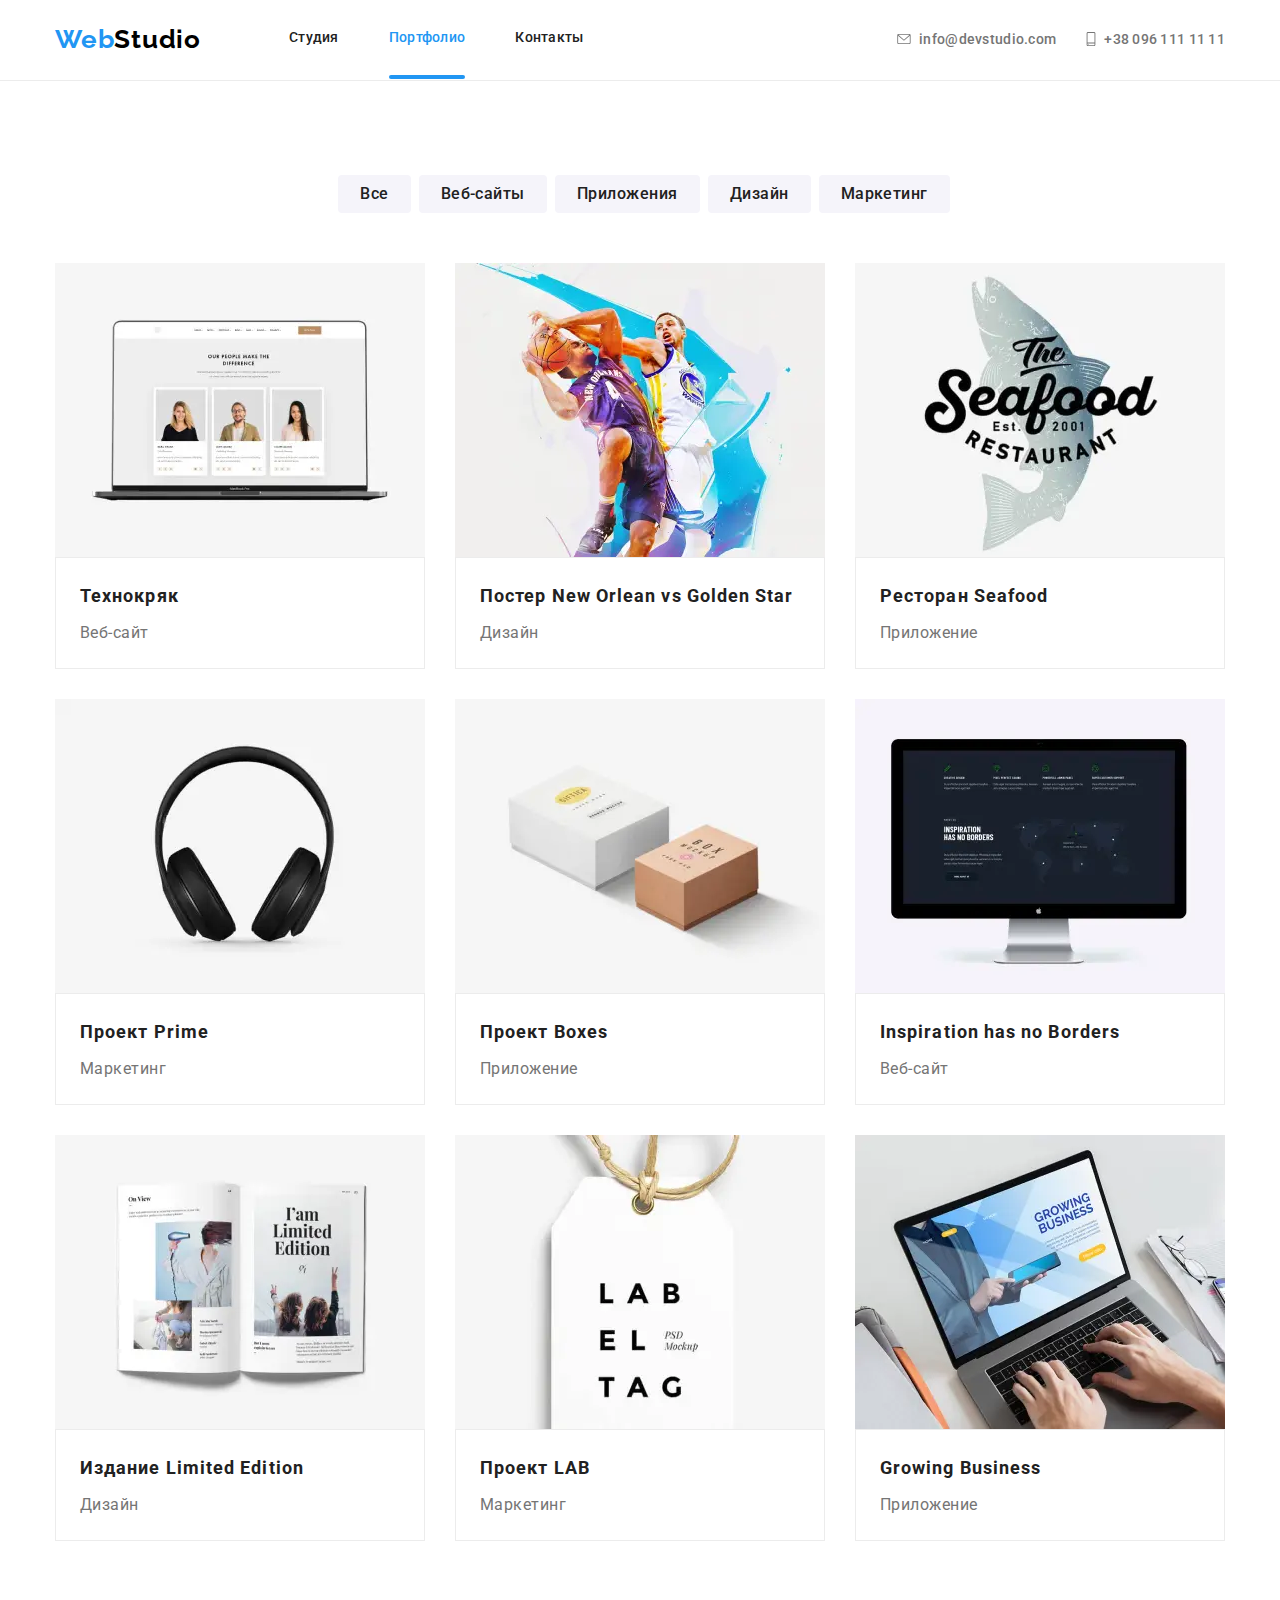
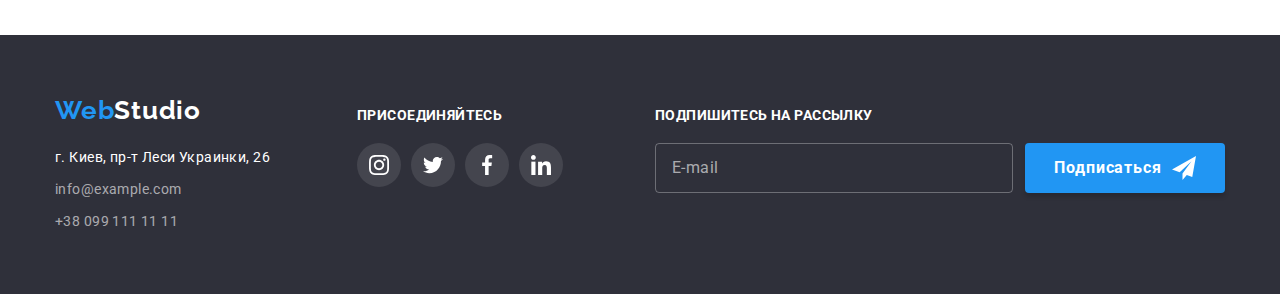
==== commit d1a780a6: "Виправлення зауважень від ментора, помилок знайдених особисто та після валідації" ====
--- a/portfolio.html
+++ b/portfolio.html
@@ -13,7 +13,7 @@
         <header class="header">
             <div class="container">
                 <a class="logo link" href="./" aria-label="Логотип сайта Веб Студио"><span class="logo-first">Web</span><span class="logo-second">Studio</span></a>
-                <button type="buton"
+                <button type="button"
                 class="menu-button" 
                 aria-expanded="false" 
                 aria-controls="menu-container"
@@ -51,12 +51,26 @@
                                 </a>
                             </li>
                         </ul>  
-                    </address>
+                    </address>                   
+                    <ul class="header-social-list list">
+                        <li class="header-social-list-item">
+                            <a href="" class="header-social-list-link link">Instagram</a>
+                        </li>
+                        <li class="header-social-list-item">
+                            <a href="" class="header-social-list-link link">Twitter</a>
+                        </li>
+                        <li class="header-social-list-item">
+                            <a href="" class="header-social-list-link link">Facebook</a>
+                        </li>
+                        <li class="header-social-list-item">
+                            <a href="" class="header-social-list-link link">LinkedIn</a>
+                        </li>
+                    </ul>
                 </div>
             </div>
         </header>
         <main>
-            <section class="portfolio-section">
+            <section class="portfolio-section section">
                 <div class="container">
                     <h1 class="visually-hidden">Наши работы</h1>
                     <div class="portfolio-nav">
@@ -109,7 +123,7 @@
                                         <source srcset="./images/portfolio/002-new-orlean-vs-golden-star-tabl.jpg 1x, ./images/portfolio/002-new-orlean-vs-golden-star-tabl-2x.jpg 2x" media="(max-width: 1199px)">
                                         <source srcset="./images/portfolio/002-new-orlean-vs-golden-star-desk.webp 1x, ./images/portfolio/002-new-orlean-vs-golden-star-desk-2x.webp 2x" media="(min-width: 1200px)" type="image/webp">
                                         <source srcset="./images/portfolio/002-new-orlean-vs-golden-star-desk.jpg 1x, ./images/portfolio/002-new-orlean-vs-golden-star-desk-2x.jpg 2x" media="(min-width: 1200px)">
-                                        <img src="./images/portfolio/002-new-orlean-vs-golden-star-mob alt="Постер">
+                                        <img src="./images/portfolio/002-new-orlean-vs-golden-star-mob.jpg" alt="Постер">
                                     </picture>
                                     <!-- <img class="portfolio-img" src="./images/portfolio/002_new_orlean_vs_golden_star.jpg" alt="Постер" width="370"> -->
                                     <div class="portfolio-overlay">
@@ -134,8 +148,7 @@
                                         <source srcset="./images/portfolio/003-seafood-tabl.webp 1x, ./images/portfolio/003-seafood-tabl-2x.webp 2x" media="(max-width: 1199px)" type="image/webp">
                                         <source srcset="./images/portfolio/003-seafood-tabl.jpg 1x, ./images/portfolio/003-seafood-tabl-2x.jpg 2x" media="(max-width: 1199px)">
                                         <source srcset="./images/portfolio/003-seafood-desk.webp 1x, ./images/portfolio/003-seafood-desk-2x.webp 2x" media="(min-width:1200px)" type="image/webp">
-                                        <source srcset="./images/portfolio/003-seafood-desk.jpg 1x. ./images/portfolio/003-seafood-desk-2x.jpg 2x" media="(min-width: 1200px)">
-                                        <source>
+                                        <source srcset="./images/portfolio/003-seafood-desk.jpg 1x, ./images/portfolio/003-seafood-desk-2x.jpg 2x" media="(min-width: 1200px)">
                                         <img src="./images/portfolio/003-seafood-mob.jpg" alt="Ресторан Seafood">
                                     </picture>
                                     <!-- <img class="portfolio-img" src="./images/portfolio/003_seafood.jpg" alt="Ресторан Seafood" width="370"> -->
--- a/css/portfolio.min.css
+++ b/css/portfolio.min.css
@@ -1,2 +1,2 @@
-.visually-hidden{position:absolute;width:1px;height:1px;margin:-1px;border:0;padding:0;white-space:nowrap;clip-path:inset(100%);clip:rect(0 0 0 0);overflow:hidden}:root{--accent-color: #2196F3;--logo-color: #000000;--heading-color: #212121;--main-color: #757575;--main-color-dark-backgr: #ffffff;--backgr-color-first: #2F303A;--backgr-color-second: #F5F4FA;--addres-second-color: rgba(255, 255, 255, 0.6);--hero-gradient-color: rgba(47, 48, 58, 0.4);--social-link-background-dark: rgba(255, 255, 255, 0.1);--social-link-color: #afb1b8;--main-font: 'Roboto', Roboto, sans-serif;--secondary-font: 'Raleway', Raleway, sans-serif;--card-set-specialization: 30px;--card-set-advantages: 30px;--card-set-our-command: 30px;--card-set-portfolio: 30px;--card-set-our-clients: 30px}body{color:var(--main-color);font-family:var(--main-font)}body.modal-open{overflow:hidden}.list{list-style:none;margin:0;padding:0}.link{text-decoration:none;color:var(--main-color)}h1,h2,h3,h4,h5,h6{margin:0}ul,ol{margin:0;padding:0}p{margin:0}img{display:block;max-width:100%;height:auto}.address{font-style:normal}.container{width:100%;padding:60px 15px;align-items:center}@media screen and (min-width: 480px){.container{max-width:480px;margin:0 auto}}@media screen and (min-width: 768px){.container{display:flex;max-width:768px}}@media screen and (min-width: 1200px){.container{max-width:1200px;margin:0 auto;padding:94 15px;background:transparent}}.button{display:inline-flex;align-items:center;justify-content:center;border:none;width:200px;height:50px;background:var(--accent-color);box-shadow:0px 4px 4px rgba(0,0,0,0.15);border:none;border-radius:4px;margin-left:auto;margin-right:auto;cursor:pointer;font-family:var(--main-font);font-weight:700;font-size:16px;line-height:1.875;letter-spacing:.06em;color:var(--main-color-dark-backgr)}.button .icon{width:24px;height:24px;fill:var(--main-color-dark-backgr);margin-left:10px}@media screen and (max-width: 225px){.button{width:auto}}.logo{color:var(--logo-color);font-family:var(--secondary-font);font-weight:700;font-size:24px;line-height:1.167;letter-spacing:.03em}.logo-first{color:var(--accent-color)}.logo-second.dark{color:var(--main-color-dark-backgr)}@media screen and (min-width: 1199px){.logo{font-weight:700;font-size:26px;line-height:1.192;letter-spacing:.03em}}.social-list{display:flex;justify-content:center}.social-list-item:not(:last-child){margin-right:10px}.social-list-link{display:block;width:44px;height:44px;border-radius:50%;display:flex;justify-content:center;align-items:center;transition-property:background;transition-duration:250ms;transition-timing-function:cubic-bezier(0.4, 0, 0.2, 1)}.social-list-link:hover,.social-list-link:focus{background:var(--accent-color)}.social-list-icon{width:20px;height:20px;fill:var(--social-link-color);transition-property:fill;transition-duration:250ms;transition-timing-function:cubic-bezier(0.4, 0, 0.2, 1)}.social-list-link:hover .social-list-icon,.social-list-link:focus .social-list-icon{fill:var(--main-color-dark-backgr)}.header>.container{display:flex;padding:10px 15px}.menu-button{display:inline-flex;margin-left:auto;padding:0;border:none;background-color:transparent}@media screen and (min-width: 768px){.menu-button{display:none}}.menu-button .icon-close-menu{display:none}.menu-button.is-open .icon-close-menu{display:block}.menu-button.is-open .icon-menu{display:none}.header{position:relative}.page-header .nav{display:flex;align-items:center;justify-content:space-between}.address-list-text{margin-left:10px}.header .address-list-link{display:flex;align-items:center}@media screen and (max-width: 767px){.site-nav{margin-bottom:60px}.navigation-list-item{display:flex;justify-content:center;align-items:center}.navigation-list-item:not(:last-child){margin-bottom:40px}.header .address-list-link{margin:0 auto}.header .address-list-item:not(:last-child){margin-bottom:16px}.menu-container{background:#ffffff;display:none;position:absolute;top:100%;left:0;width:100%;padding:60px 0}.menu-container.is-open{display:block}}.navigation-list-link,.address-list-link{font-weight:500;font-size:14px;line-height:1.143;letter-spacing:.02em}.navigation-list-link:hover,.navigation-list-link:focus,.address-list-link:hover,.address-list-link:focus{color:var(--accent-color)}.navigation-list-link{color:var(--heading-color)}.navigation-list-link.active{color:var(--accent-color)}.navigation-list-link.active::after{content:"";width:auto;height:4px;display:block;background:var(--accent-color);border-radius:2px;position:relative;top:8px}.address-list-icon{display:block;fill:var(--main-color)}.header .address-list-link:hover .address-list-icon,.header .address-list-link:focus .address-list-icon{fill:var(--accent-color)}.header{border-bottom:1px solid #ECECEC}.header .address{margin-left:auto}.header .address-list-item{display:flex;width:100%;align-items:center}.mail-icon{width:16px;height:12px}.phone-icon{width:10px;height:16px}@media screen and (min-width: 768px){.header>.container{display:flex;padding:21px 15px}.header .address-list-link{transition-property:color;transition-duration:250ms;transition-timing-function:cubic-bezier(0.4, 0, 0.2, 1)}.header .logo{margin-right:88px}.menu-container{width:100%;justify-content:space-between;align-items:center;display:flex}.navigation-list{display:flex}.navigation-list-item:not(:last-child){margin-right:50px}.navigation-list-link{transition-property:color;transition-duration:250ms;transition-timing-function:cubic-bezier(0.4, 0, 0.2, 1)}.navigation-list-link.active::after{top:31px}.address-list-icon{transition-property:fill;transition-duration:250ms;transition-timing-function:cubic-bezier(0.4, 0, 0.2, 1)}}@media screen and (min-width: 768px) and (max-width: 1199px){.header .address-list-item:not(:last-child){margin-bottom:10px}}@media screen and (min-width: 1199px){.header>.container{padding-top:24px;padding-bottom:25px}.navigation-list-link.active::after{top:28px}.address-list-item:not(:last-child){margin-right:30px}.mail-icon{width:14px;height:10px}.phone-icon{width:10px;height:14px}.address-list-text{margin-left:8px}.address-list-header{display:flex;align-items:center;justify-content:center}}.portfolio-section .container{display:flex;flex-direction:column;align-items:center}@media screen and (max-width: 767px){.portfolio-nav{display:flex;flex-wrap:wrap;margin-top:-15px;margin-bottom:40px;height:auto}.portfolio-button{margin-top:15px}.portfolio-list-item:not(:last-child){margin-bottom:30px}}.portfolio-button{border:none;border-radius:4px;color:var(--heading-color);background-color:var(--backgr-color-second);padding:6px 22px;font-weight:500;font-size:16px;line-height:1.625;letter-spacing:.03em}.portfolio-button:not(:last-child){margin-right:8px}.portfolio-button:hover,.portfolio-button:focus{background-color:var(--accent-color);color:var(--main-color-dark-backgr);box-shadow:0px 3px 1px rgba(0,0,0,0.1),0px 1px 2px rgba(0,0,0,0.08),0px 2px 2px rgba(0,0,0,0.12)}.portfolio-list-item{flex-basis:100%}.portfolio-animation-thumb{width:auto;height:294px;position:relative;overflow:hidden}.portfolio-overlay{font-weight:400;font-size:18px;line-height:1.556;letter-spacing:.03em;color:var(--main-color-dark-backgr);background:rgba(33,150,243,0.9);position:absolute;top:0;left:0;width:100%;height:100%;padding:53px 24px;transform:translateY(100%);transition-property:transform;transition-duration:250ms;transition-timing-function:cubic-bezier(0.4, 0, 0.2, 1)}.portfolio-list-link:hover .portfolio-overlay,.portfolio-list-link:focus .portfolio-overlay{transform:translateY(0)}.portfolio-list-link{display:block;transition-property:box-shadow;transition-duration:250ms;transition-timing-function:cubic-bezier(0.4, 0, 0.2, 1)}.portfolio-list-link:hover,.portfolio-list-link:focus{box-shadow:0px 1px 1px rgba(0,0,0,0.12),0px 4px 4px rgba(0,0,0,0.06),1px 4px 6px rgba(0,0,0,0.16)}.portfolio-card-content{padding:20px 24px;border:1px solid  #ECECEC;box-sizing:border-box}.portfolio-title{margin-bottom:4px;font-weight:700;font-size:18px;line-height:2;letter-spacing:.06em;color:var(--heading-color)}.portfolio-type{font-weight:400;font-size:16px;line-height:1.875;letter-spacing:.03em}@media screen and (min-width: 768px){.portfolio-button{display:inline-flex;align-items:center;justify-content:center;transition-property:color, background-color, box-shadow;transition-duration:250ms;transition-timing-function:cubic-bezier(0.4, 0, 0.2, 1)}.portfolio-nav{width:100%;margin-left:8px;margin-bottom:50px;display:flex;justify-content:center}.portfolio-list{display:flex;flex-wrap:wrap;margin-left:calc(-1*var(--card-set-portfolio));margin-top:calc(-1*var(--card-set-portfolio))}.portfolio-list-item{flex-basis:calc(100%/2 - var(--card-set-portfolio));margin-left:var(--card-set-portfolio);margin-top:var(--card-set-portfolio)}}@media screen and (min-width: 1200px){.portfolio-list-item{flex-basis:calc(100%/3 - var(--card-set-portfolio))}}.footer{background-color:var(--backgr-color-first)}.footer .logo{display:block;margin-bottom:20px}.footer .addres-list-item:not(:last-child){margin-bottom:8px}.footer-info{text-align:center;margin-bottom:60px}.address-footer-link{font-weight:400;font-size:14px;line-height:1.714;letter-spacing:.03em;color:var(--addres-second-color)}.location{color:var(--main-color-dark-backgr)}.social-list-our-projekt{margin-bottom:60px;margin-top:12px}.social-list-invitation{font-weight:700;font-size:14px;line-height:1.142;letter-spacing:.03em;text-transform:uppercase;text-align:center;color:var(--main-color-dark-backgr);margin-bottom:20px}.dark-social{background:var(--social-link-background-dark)}.dark-social .social-list-icon{fill:var(--main-color-dark-backgr)}.subscription-form{margin:0 auto;display:flex;flex-wrap:wrap}.subscription-form-title{width:100%;font-weight:700;font-size:14px;line-height:1.143;letter-spacing:.03em;text-transform:uppercase;text-align:center;color:var(--main-color-dark-backgr);margin-bottom:20px}.subscription-form-field{width:100%;margin-bottom:20px}.subscription-form-input{width:100%;height:50px;border:1px solid rgba(255,255,255,0.3);border-radius:4px;background:transparent;padding-left:16px}.subscription-form-input::placeholder{font-weight:400;font-size:16px;line-height:1.25;letter-spacing:.03em;color:rgba(255,255,255,0.6)}.subscription-form-button{margin:0 auto}@media screen and (min-width: 768px){.footer .container{align-items:flex-start;flex-wrap:wrap}.footer-info{width:232px;margin-left:76px;margin-right:165px}.subscription-form{width:450px;margin:0 auto}}@media screen and (min-width: 1200px){.footer .container{align-items:flex-start;flex-wrap:nowrap}.footer-info{margin-left:0;margin-bottom:0;margin-right:70px;text-align:justify}.social-list-our-projekt{margin-bottom:0;margin-top:12px}.social-list-invitation{text-align:justify}.subscription-form{margin-top:12px;width:570px;margin-right:0;margin-left:auto;display:flex;flex-wrap:wrap}.subscription-form-title{text-align:justify}.subscription-form-field{width:auto;margin-right:12px}.subscription-form-input{width:358px}.subscription-form-button{margin:0}}
+.visually-hidden{position:absolute;width:1px;height:1px;margin:-1px;border:0;padding:0;white-space:nowrap;clip-path:inset(100%);clip:rect(0 0 0 0);overflow:hidden}:root{--accent-color: #2196F3;--logo-color: #000000;--heading-color: #212121;--main-color: #757575;--main-color-dark-backgr: #ffffff;--backgr-color-first: #2F303A;--backgr-color-second: #F5F4FA;--addres-second-color: rgba(255, 255, 255, 0.6);--hero-gradient-color: rgba(47, 48, 58, 0.4);--social-link-background-dark: rgba(255, 255, 255, 0.1);--social-link-color: #afb1b8;--main-font: 'Roboto', Roboto, sans-serif;--secondary-font: 'Raleway', Raleway, sans-serif;--card-set-specialization: 30px;--card-set-advantages: 30px;--card-set-our-command: 30px;--card-set-portfolio: 30px;--card-set-our-clients: 30px}body{color:var(--main-color);font-family:var(--main-font)}body.modal-open{overflow:hidden}.list{list-style:none;margin:0;padding:0}.link{text-decoration:none;color:var(--main-color)}h1,h2,h3,h4,h5,h6{margin:0}ul,ol{margin:0;padding:0}p{margin:0}img{display:block;max-width:100%;height:auto}.address{font-style:normal}.container{width:100%;padding:0 15px;align-items:center}@media screen and (min-width: 480px){.container{max-width:480px;margin:0 auto}}@media screen and (min-width: 768px){.container{display:flex;max-width:768px}}@media screen and (min-width: 1200px){.container{max-width:1200px;margin:0 auto;background:transparent}}.section{padding-top:60px;padding-bottom:60px}@media screen and (min-width: 1200px){.section{padding-top:94px;padding-bottom:94px}}.button{display:inline-flex;align-items:center;justify-content:center;border:none;width:200px;height:50px;background:var(--accent-color);box-shadow:0px 4px 4px rgba(0,0,0,0.15);border:none;border-radius:4px;margin-left:auto;margin-right:auto;cursor:pointer;font-family:var(--main-font);font-weight:700;font-size:16px;line-height:1.875;letter-spacing:.06em;color:var(--main-color-dark-backgr)}.button .icon{width:24px;height:24px;fill:var(--main-color-dark-backgr);margin-left:10px}@media screen and (max-width: 225px){.button{width:auto}}.logo{color:var(--logo-color);font-family:var(--secondary-font);font-weight:700;font-size:24px;line-height:1.167;letter-spacing:.03em}.logo-first{color:var(--accent-color)}.logo-second.dark{color:var(--main-color-dark-backgr)}@media screen and (min-width: 1199px){.logo{font-weight:700;font-size:26px;line-height:1.192;letter-spacing:.03em}}.social-list{display:flex;justify-content:center}.social-list-item:not(:last-child){margin-right:10px}.social-list-link{display:block;width:44px;height:44px;border-radius:50%;display:flex;justify-content:center;align-items:center;transition-property:background;transition-duration:250ms;transition-timing-function:cubic-bezier(0.4, 0, 0.2, 1)}.social-list-link:hover,.social-list-link:focus{background:var(--accent-color)}.social-list-icon{width:20px;height:20px;fill:var(--social-link-color);transition-property:fill;transition-duration:250ms;transition-timing-function:cubic-bezier(0.4, 0, 0.2, 1)}.social-list-link:hover .social-list-icon,.social-list-link:focus .social-list-icon{fill:var(--main-color-dark-backgr)}.header{position:relative;padding:16px 0}.header>.container{display:flex}.menu-button{display:inline-flex;margin-left:auto;padding:0;border:none;background-color:transparent}@media screen and (min-width: 768px){.menu-button{display:none}}.menu-button .icon-close-menu{display:none}.menu-button.is-open .icon-close-menu{display:block}.menu-button.is-open .icon-menu{display:none}.page-header .nav{display:flex;align-items:center;justify-content:space-between}.address-list-text{margin-left:10px}.header .address-list-link{display:flex;align-items:center}.navigation-list-link,.address-list-link{font-weight:500;font-size:14px;line-height:1.143;letter-spacing:.02em}.navigation-list-link:hover,.navigation-list-link:focus,.address-list-link:hover,.address-list-link:focus{color:var(--accent-color)}.navigation-list-link{color:var(--heading-color)}.navigation-list-link.active{color:var(--accent-color)}.navigation-list-link.active::after{content:"";width:auto;height:4px;display:block;background:var(--accent-color);border-radius:2px;position:relative}.address-list-icon{display:block;fill:var(--main-color)}.header .address-list-link:hover .address-list-icon,.header .address-list-link:focus .address-list-icon{fill:var(--accent-color)}.header{border-bottom:1px solid #ECECEC}.header .address{margin-left:auto}.header .address-list-item{display:flex;width:100%;align-items:center}.mail-icon{width:16px;height:12px}.phone-icon{width:10px;height:16px}.header-social-list{display:none}@media screen and (max-width: 767px){.site-nav{margin-bottom:302px}.navigation-list-item{display:flex;justify-content:flex-start;align-items:center}.navigation-list-item:not(:last-child){margin-bottom:32px}.navigation-list-link{font-size:40px;line-height:1.175}.navigation-list-link.active::after{display:none}.address-list-header{display:flex;flex-direction:column-reverse;align-items:center;justify-content:center;margin-bottom:64px}.address-list-link{font-size:24px;line-height:1.172;margin:0 auto 0 0}.address-list-item:last-child{margin-bottom:32px}.address-list-item:last-child .address-list-link{font-size:34px;line-height:40px;color:var(--accent-color)}.address-list-icon{display:none}.address-list-text{margin-left:0}.header-social-list{display:flex}.header-social-list-item:not(:last-child){margin-right:10px}.header-social-list-item:not(:last-child) ::after{content:"";width:1px;height:22px;display:block;background:rgba(33,33,33,0.2);margin-left:10px}.header-social-list-link{display:flex}.header-social-list-link{font-weight:500;font-size:18px;line-height:1.222;letter-spacing:.02em;color:var(--accent-color)}.menu-container{background:#ffffff;box-shadow:0px 4px 8px rgba(0,0,0,0.04),0px 2px 4px rgba(0,0,0,0.08),0px 1px 3px rgba(0,0,0,0.16);display:none;position:absolute;z-index:1;top:100%;left:0;width:100%;padding:48px 40px}.menu-container.is-open{display:block}}@media screen and (min-width: 768px){.header{padding-top:21px;padding-bottom:21px}.header>.container{display:flex}.header .address-list-link{transition-property:color;transition-duration:250ms;transition-timing-function:cubic-bezier(0.4, 0, 0.2, 1)}.header .logo{margin-right:88px}.menu-container{width:100%;justify-content:space-between;align-items:center;display:flex}.navigation-list{display:flex}.navigation-list-item:not(:last-child){margin-right:50px}.navigation-list-link{transition-property:color;transition-duration:250ms;transition-timing-function:cubic-bezier(0.4, 0, 0.2, 1)}.navigation-list-link.active::after{top:31px}.address-list-icon{transition-property:fill;transition-duration:250ms;transition-timing-function:cubic-bezier(0.4, 0, 0.2, 1)}}@media screen and (min-width: 768px) and (max-width: 1199px){.header .address-list-item:not(:last-child){margin-bottom:10px}}@media screen and (min-width: 1199px){.header{padding:24px 0 25px 0}.navigation-list-link.active::after{top:28px}.address-list-item:not(:last-child){margin-right:30px}.mail-icon{width:14px;height:10px}.phone-icon{width:10px;height:14px}.address-list-text{margin-left:8px}.address-list-header{display:flex;align-items:center;justify-content:center}}.portfolio-section .container{display:flex;flex-direction:column;align-items:center}@media screen and (max-width: 767px){.portfolio-nav{display:flex;flex-wrap:wrap;margin-top:-15px;margin-bottom:40px;height:auto}.portfolio-button{margin-top:15px}.portfolio-list-item:not(:last-child){margin-bottom:30px}}.portfolio-button{border:none;border-radius:4px;color:var(--heading-color);background-color:var(--backgr-color-second);padding:6px 22px;font-weight:500;font-size:16px;line-height:1.625;letter-spacing:.03em}.portfolio-button:not(:last-child){margin-right:8px}.portfolio-button:hover,.portfolio-button:focus{background-color:var(--accent-color);color:var(--main-color-dark-backgr);box-shadow:0px 3px 1px rgba(0,0,0,0.1),0px 1px 2px rgba(0,0,0,0.08),0px 2px 2px rgba(0,0,0,0.12)}.portfolio-list-item{flex-basis:100%}.portfolio-animation-thumb{width:auto;position:relative;overflow:hidden}.portfolio-overlay{font-weight:400;font-size:18px;line-height:1.556;letter-spacing:.03em;color:var(--main-color-dark-backgr);background:rgba(33,150,243,0.9);position:absolute;top:0;left:0;width:100%;height:100%;padding:53px 24px;transform:translateY(100%);transition-property:transform;transition-duration:250ms;transition-timing-function:cubic-bezier(0.4, 0, 0.2, 1)}.portfolio-list-link:hover .portfolio-overlay,.portfolio-list-link:focus .portfolio-overlay{transform:translateY(0)}@media screen and (max-width: 479px){.portfolio-overlay{overflow:auto;padding:10px 5px}}.portfolio-list-link{display:block;transition-property:box-shadow;transition-duration:250ms;transition-timing-function:cubic-bezier(0.4, 0, 0.2, 1)}.portfolio-list-link:hover,.portfolio-list-link:focus{box-shadow:0px 1px 1px rgba(0,0,0,0.12),0px 4px 4px rgba(0,0,0,0.06),1px 4px 6px rgba(0,0,0,0.16)}.portfolio-card-content{padding:20px 24px;border:1px solid  #ECECEC;box-sizing:border-box}.portfolio-title{margin-bottom:4px;font-weight:700;font-size:18px;line-height:2;letter-spacing:.06em;color:var(--heading-color)}.portfolio-type{font-weight:400;font-size:16px;line-height:1.875;letter-spacing:.03em}@media screen and (min-width: 768px){.portfolio-button{display:inline-flex;align-items:center;justify-content:center;transition-property:color, background-color, box-shadow;transition-duration:250ms;transition-timing-function:cubic-bezier(0.4, 0, 0.2, 1)}.portfolio-nav{width:100%;margin-left:8px;margin-bottom:50px;display:flex;justify-content:center}.portfolio-list{display:flex;flex-wrap:wrap;margin-left:calc(-1*var(--card-set-portfolio));margin-top:calc(-1*var(--card-set-portfolio))}.portfolio-list-item{flex-basis:calc(100%/2 - var(--card-set-portfolio));margin-left:var(--card-set-portfolio);margin-top:var(--card-set-portfolio)}}@media screen and (min-width: 1200px){.portfolio-list-item{flex-basis:calc(100%/3 - var(--card-set-portfolio))}}.footer{padding-top:60px;padding-bottom:60px;background-color:var(--backgr-color-first)}.footer .logo{display:block;margin-bottom:20px}.footer .addres-list-item:not(:last-child){margin-bottom:8px}.footer-info{text-align:center;margin-bottom:60px}.address-footer-link{font-weight:400;font-size:14px;line-height:1.714;letter-spacing:.03em;color:var(--addres-second-color)}.location{color:var(--main-color-dark-backgr)}.social-list-our-projekt{margin-bottom:60px;margin-top:12px}.social-list-invitation{font-weight:700;font-size:14px;line-height:1.142;letter-spacing:.03em;text-transform:uppercase;text-align:center;color:var(--main-color-dark-backgr);margin-bottom:20px}.dark-social{background:var(--social-link-background-dark)}.dark-social .social-list-icon{fill:var(--main-color-dark-backgr)}.subscription-form{margin:0 auto;display:flex;flex-wrap:wrap}.subscription-form-title{width:100%;font-weight:700;font-size:14px;line-height:1.143;letter-spacing:.03em;text-transform:uppercase;text-align:center;color:var(--main-color-dark-backgr);margin-bottom:20px}.subscription-form-field{width:100%;margin-bottom:20px}.subscription-form-input{width:100%;height:50px;border:1px solid rgba(255,255,255,0.3);border-radius:4px;background:transparent;padding-left:16px}.subscription-form-input::placeholder{font-weight:400;font-size:16px;line-height:1.25;letter-spacing:.03em;color:rgba(255,255,255,0.6)}.subscription-form-button{margin:0 auto}@media screen and (min-width: 768px){.footer .container{align-items:flex-start;flex-wrap:wrap}.footer-info{width:232px;margin-left:76px;margin-right:165px}.subscription-form{width:450px;margin:0 auto}}@media screen and (min-width: 1200px){.footer .container{align-items:flex-start;flex-wrap:nowrap}.footer-info{margin-left:0;margin-bottom:0;margin-right:70px;text-align:justify}.social-list-our-projekt{margin-bottom:0;margin-top:12px}.social-list-invitation{text-align:justify}.subscription-form{margin-top:12px;width:570px;margin-right:0;margin-left:auto;display:flex;flex-wrap:wrap}.subscription-form-title{text-align:justify}.subscription-form-field{width:auto;margin-right:12px}.subscription-form-input{width:358px}.subscription-form-button{margin:0}}
 /*# sourceMappingURL=portfolio.min.css.map */